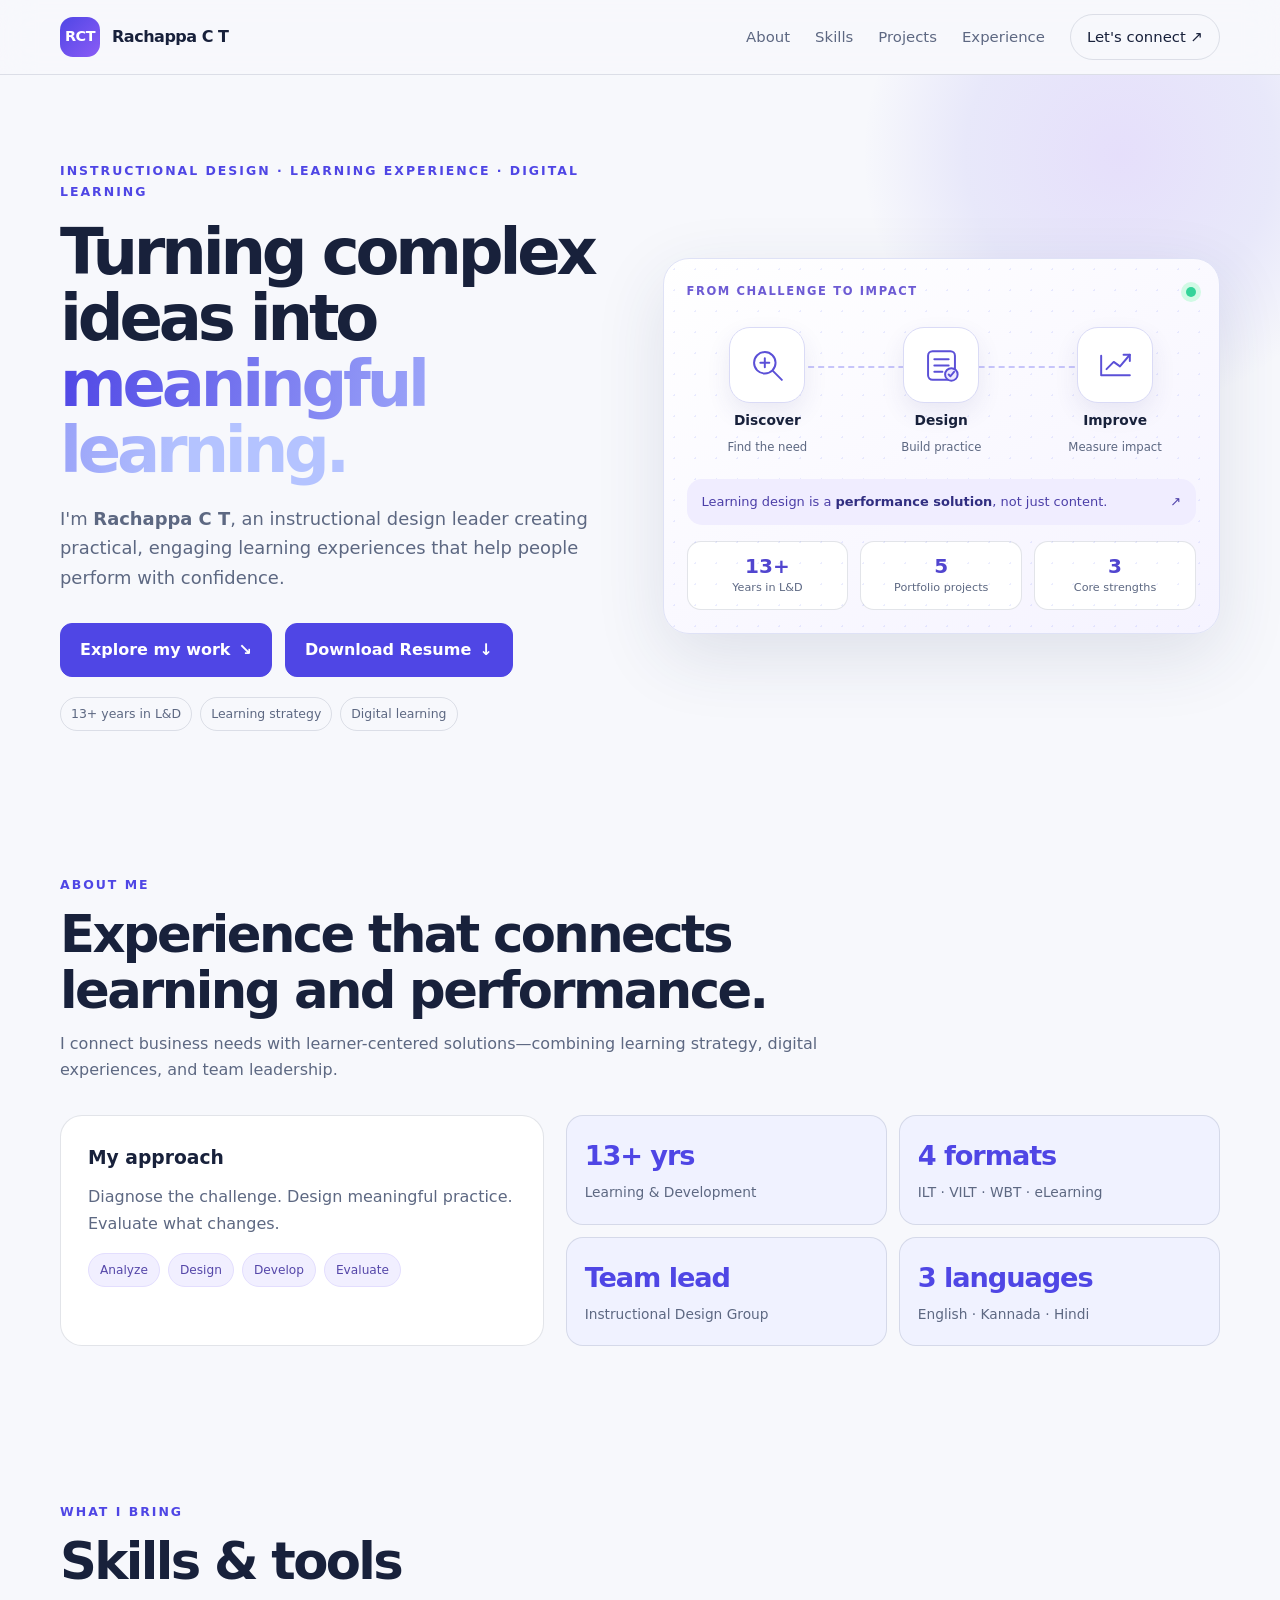
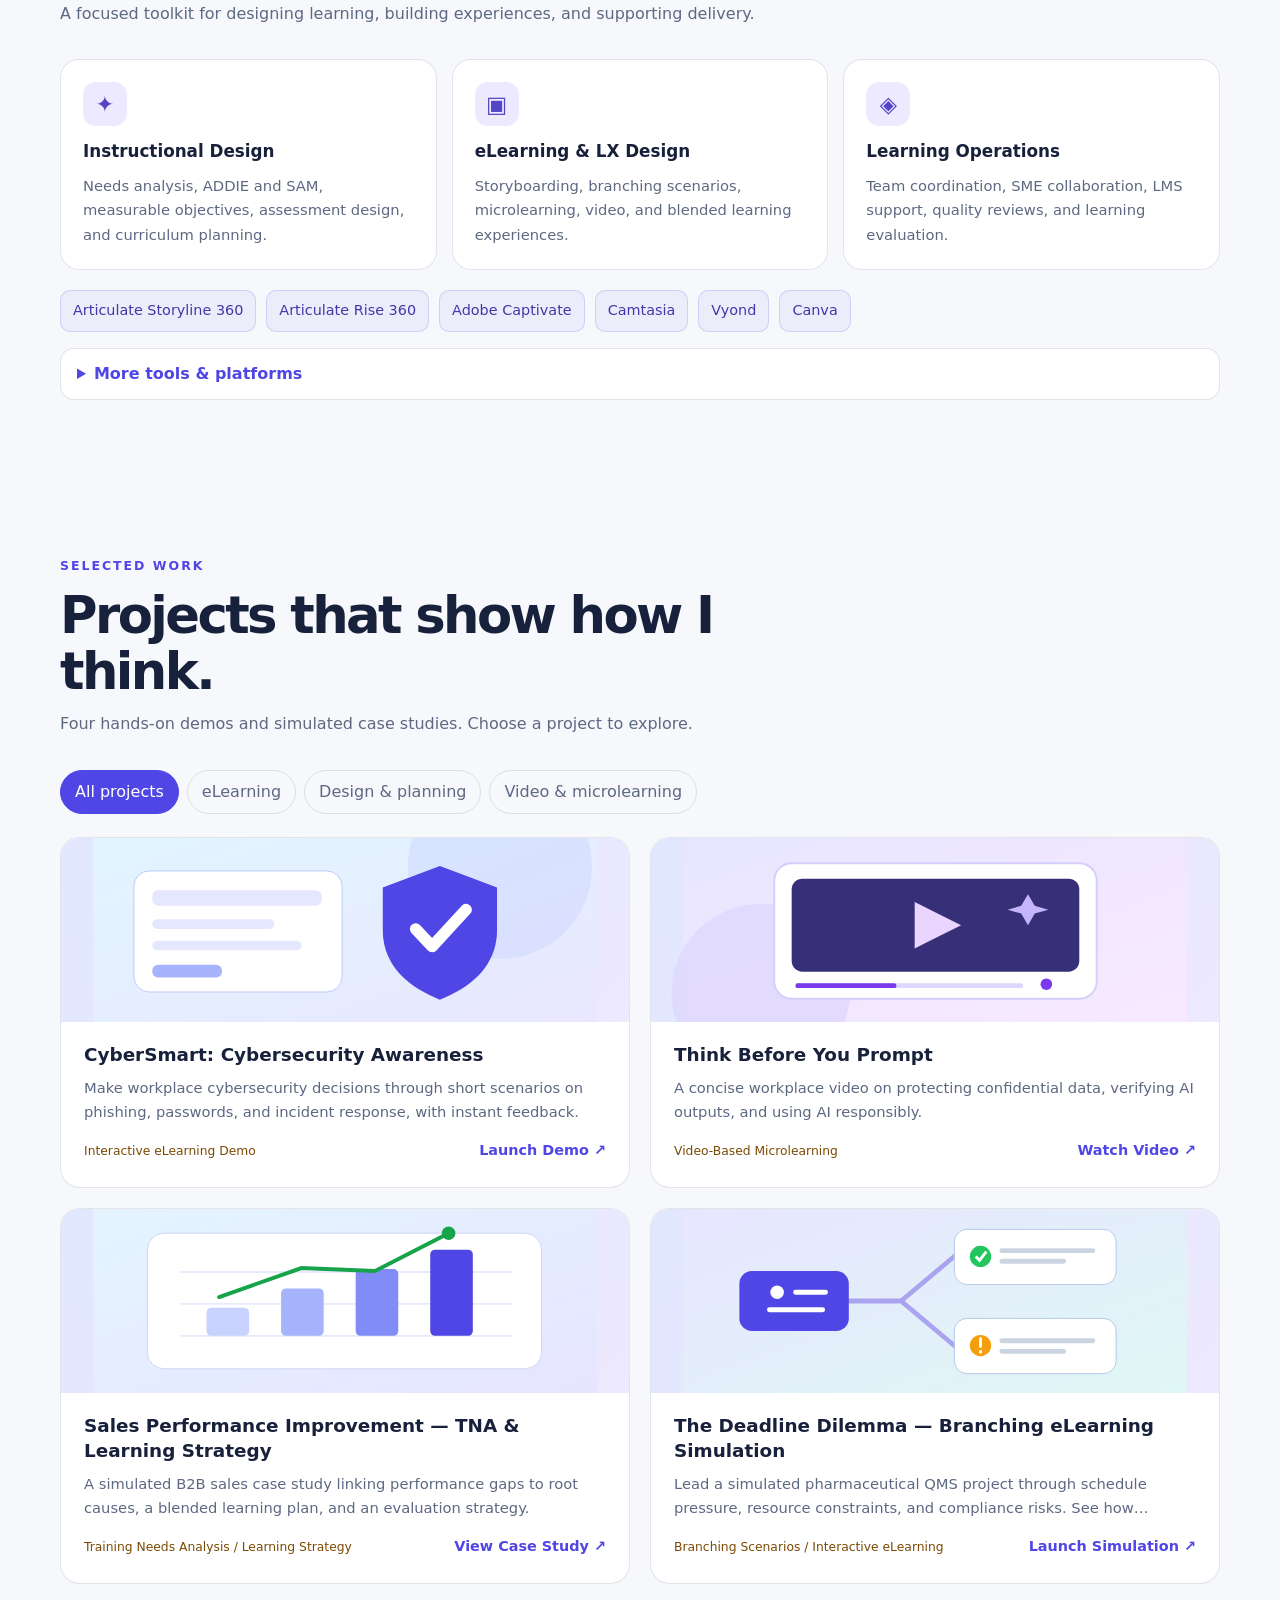
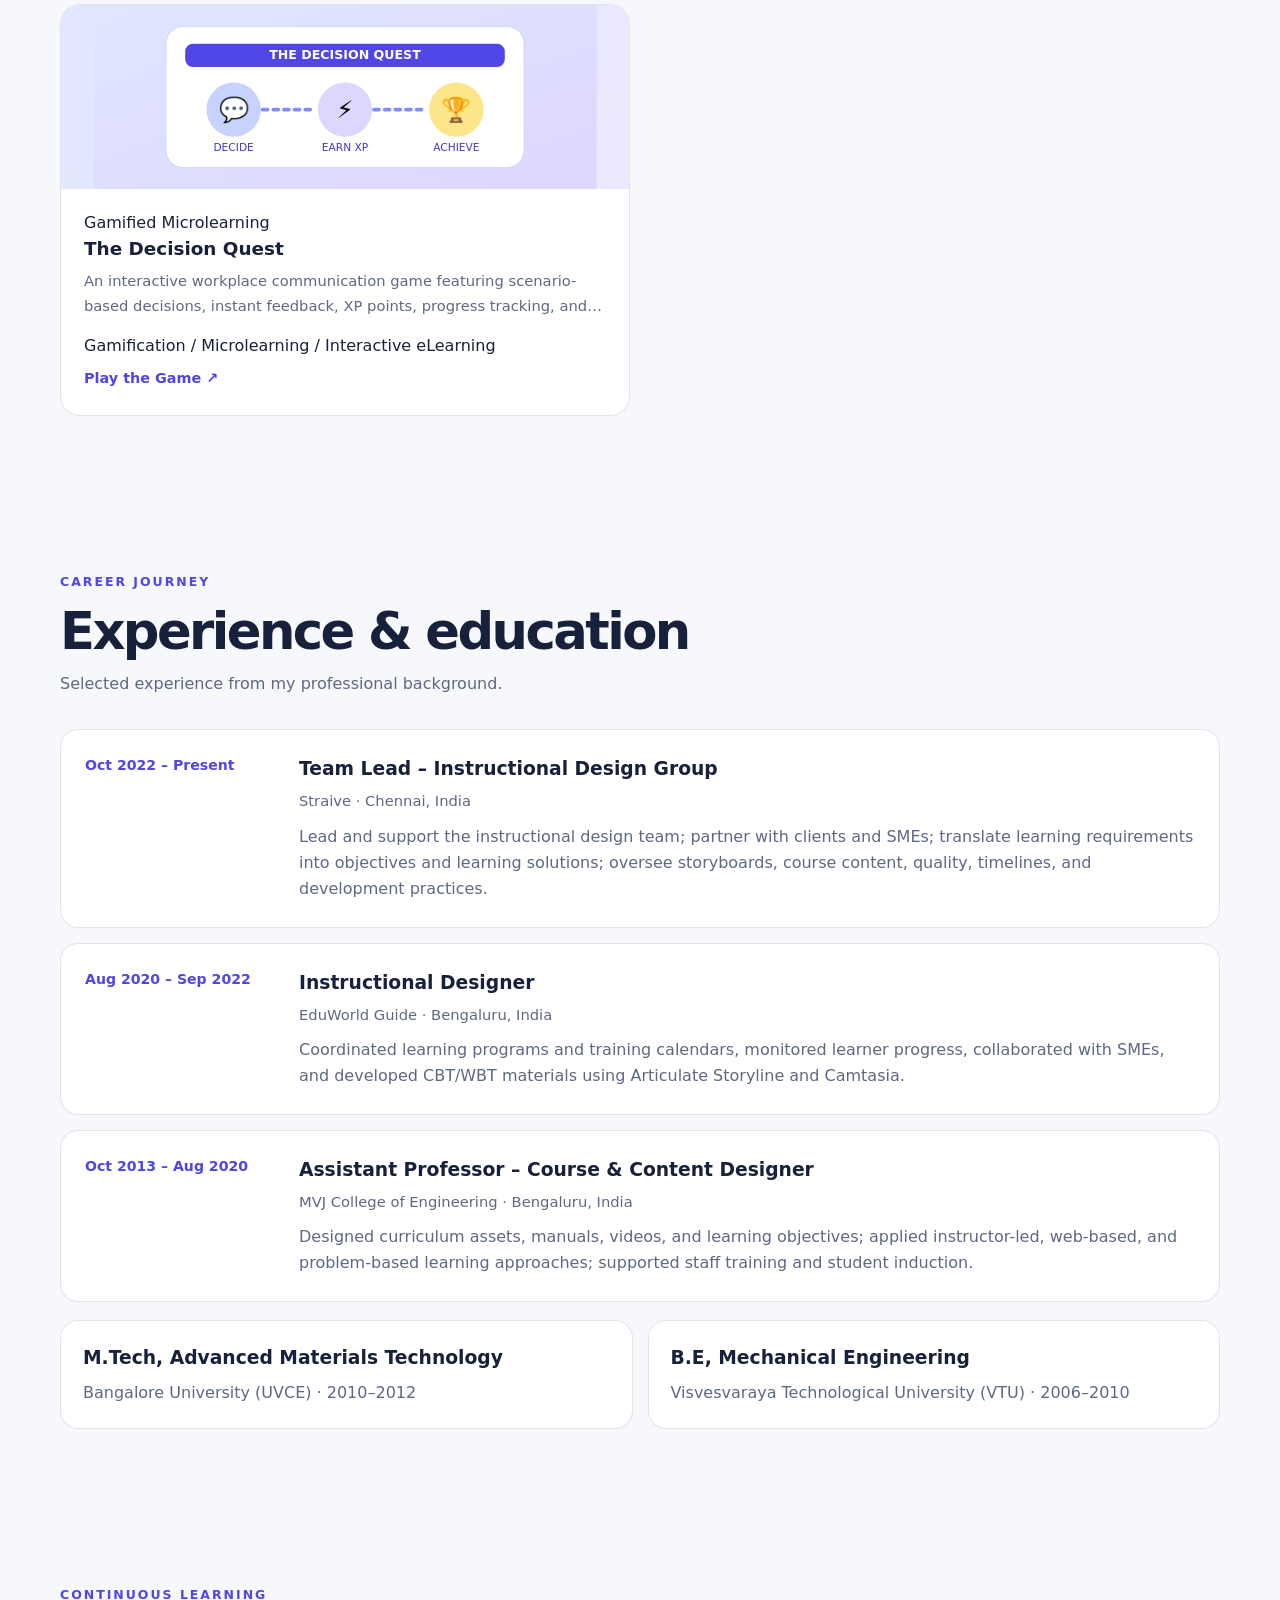
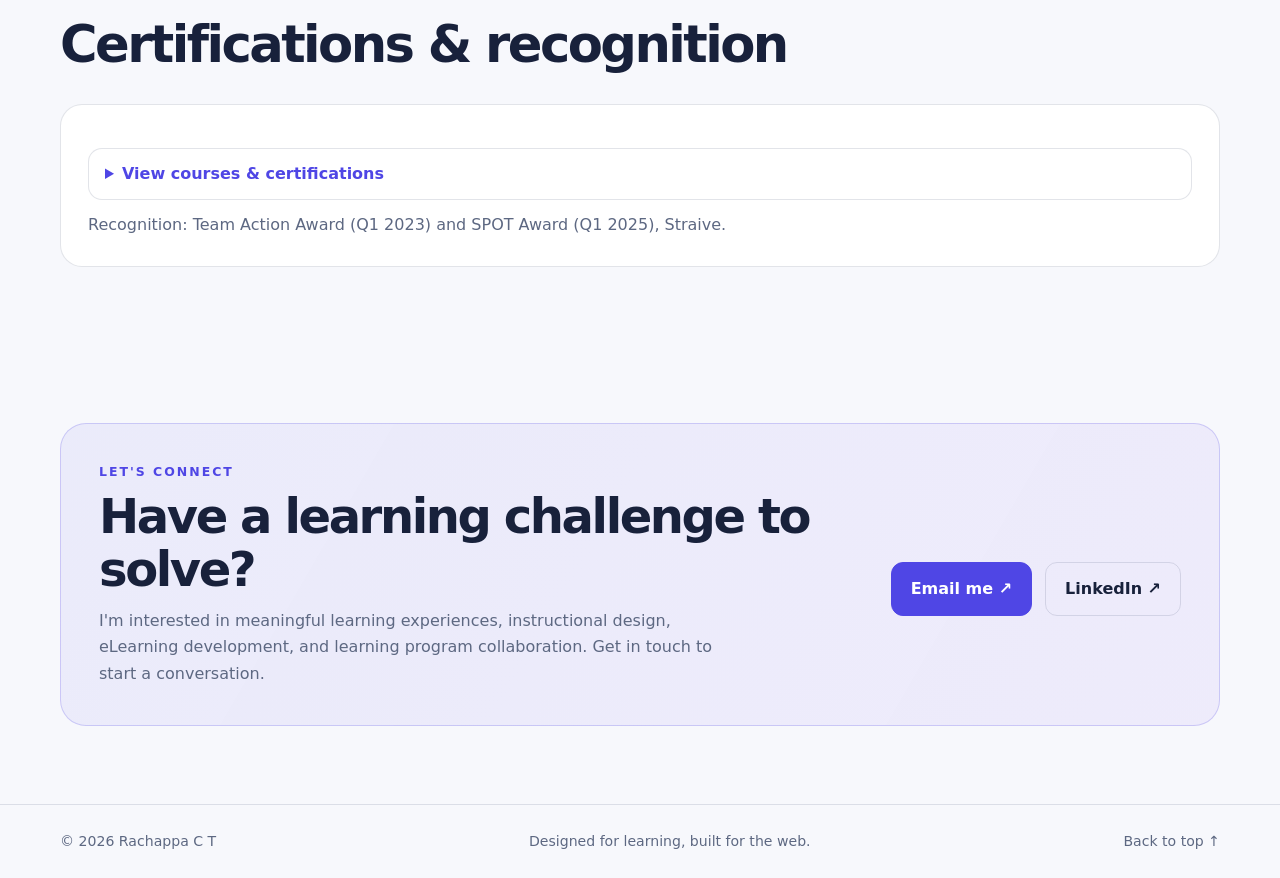
==== index.html @ dc05113c "Update index.html Fix homepage hero layout" ====
<!DOCTYPE html>
<html lang="en">
<head>
  <meta charset="UTF-8">
  <meta name="viewport" content="width=device-width, initial-scale=1.0">
  <meta name="description" content="Rachappa C T — Instructional Design, Learning Experience Design, eLearning and Learning & Development.">
  <title>Rachappa C T | Instructional Design & Digital Learning</title>
  <style>
    :root {
      --bg: #f7f8fc; --panel: #ffffff; --panel-2: #f0f2ff; --text: #18213b;
      --muted: #5d6882; --accent: #4f46e5; --accent-2: #8b5cf6; --line: rgba(35,48,85,.13);
      --shadow: 0 22px 70px rgba(43,54,100,.12); --max: 1160px;
    }
    * { box-sizing: border-box; }
    html { scroll-behavior: smooth; scroll-padding-top: 90px; }
    body { margin: 0; font-family: Inter, ui-sans-serif, system-ui, -apple-system, BlinkMacSystemFont, "Segoe UI", sans-serif; background: var(--bg); color: var(--text); line-height: 1.65; }
    a { color: inherit; text-decoration: none; }
    button { font: inherit; }
    .wrap { width: min(var(--max), calc(100% - 40px)); margin-inline: auto; }
    .topbar { position: sticky; top: 0; z-index: 20; backdrop-filter: blur(16px); background: rgba(247,248,252,.88); border-bottom: 1px solid var(--line); }
    nav { min-height: 74px; display: flex; align-items: center; justify-content: space-between; gap: 20px; }
    .brand { display: flex; align-items: center; gap: 12px; font-weight: 800; letter-spacing: -.03em; }
    .brand-mark { width: 40px; height: 40px; border-radius: 13px; display: grid; place-items: center; color: #ffffff; background: linear-gradient(135deg,var(--accent),var(--accent-2)); font-size: .9rem; }
    .navlinks { display: flex; align-items: center; gap: 25px; color: var(--muted); font-size: .93rem; }
    .navlinks a:hover, .navlinks a:focus-visible { color: var(--accent); }
    .nav-cta { padding: 10px 16px; border: 1px solid var(--line); border-radius: 999px; color: var(--text) !important; }
    .menu-btn { display: none; border: 1px solid var(--line); background: var(--panel); color: var(--text); padding: 8px 12px; border-radius: 10px; }
    .hero { position: relative; overflow: hidden; padding: 100px 0 78px; }
    .hero:before { content:""; position:absolute; width:520px; height:520px; border-radius:50%; right:-100px; top:-180px; background: radial-gradient(circle,rgba(139,92,246,.16),rgba(79,70,229,.09) 42%,transparent 70%); pointer-events:none; }
    .hero-grid { position: relative; display: grid; grid-template-columns: 1.35fr .65fr; gap: 55px; align-items: center; }
    .eyebrow { color: var(--accent); text-transform: uppercase; letter-spacing: .16em; font-size: .78rem; font-weight: 800; }
    h1 { font-size: clamp(2.8rem, 6vw, 5.5rem); line-height: 1.03; letter-spacing: -.065em; margin: 18px 0 20px; max-width: 780px; }
    .gradient-text { background: linear-gradient(100deg,var(--accent),#b4c3ff 75%); -webkit-background-clip: text; background-clip: text; color: transparent; }
    .hero p { color: var(--muted); max-width: 680px; font-size: 1.12rem; }
    .actions { display: flex; gap: 13px; flex-wrap: wrap; margin-top: 30px; }
    .btn { display: inline-flex; align-items: center; justify-content: center; gap: 8px; padding: 13px 19px; border-radius: 12px; border: 1px solid var(--line); font-weight: 750; transition: transform .2s, border-color .2s; cursor: pointer; }
    .btn:hover { transform: translateY(-2px); border-color: var(--accent); }
    .btn-primary { background: var(--accent); color: #ffffff; border-color: var(--accent); }
    .hero-card { background: linear-gradient(150deg,#ffffff,#f3f4ff); border: 1px solid var(--line); padding: 27px; border-radius: 26px; box-shadow: var(--shadow); transform: rotate(1.5deg); }
    .hero-card .orb { height: 160px; border-radius: 18px; background: radial-gradient(circle at 30% 25%,rgba(79,70,229,.45),transparent 30%), radial-gradient(circle at 75% 65%,rgba(139,92,246,.48),transparent 30%), linear-gradient(135deg,#1a2b48,#10172a); display: grid; place-items: center; font-size: 3.2rem; }
    .hero-card h3 { margin: 20px 0 5px; font-size: 1.25rem; }
    .hero-card p { font-size: .93rem; margin: 0; }
    .quick-tags { display:flex; flex-wrap:wrap; gap:8px; margin-top:20px; }
    .tag { display:inline-block; border:1px solid var(--line); border-radius:999px; padding:6px 10px; color:var(--muted); font-size:.78rem; }
    section { padding: 78px 0; }
    .section-head { max-width: 730px; margin-bottom: 32px; }
    .section-head h2 { font-size: clamp(2rem,4vw,3.2rem); line-height:1.1; letter-spacing:-.05em; margin: 10px 0 12px; }
    .section-head p { color:var(--muted); margin:0; }
    .about-grid { display:grid; grid-template-columns: .85fr 1.15fr; gap: 22px; }
    .panel { background:var(--panel); border:1px solid var(--line); border-radius:22px; padding:27px; }
    .panel h3 { margin:0 0 10px; }
    .panel p { color:var(--muted); margin:0; }
    .stat-grid { display:grid; grid-template-columns:repeat(2,1fr); gap:12px; }
    .stat { background:var(--panel-2); border:1px solid var(--line); border-radius:17px; padding:18px; }
    .stat strong { display:block; font-size:1.7rem; letter-spacing:-.04em; color:var(--accent); }
    .stat span { color:var(--muted); font-size:.86rem; }
    .skill-grid { display:grid; grid-template-columns:repeat(3,1fr); gap:15px; }
    .skill-card { background:var(--panel); border:1px solid var(--line); border-radius:19px; padding:22px; }
    .skill-icon { font-size:1.4rem; margin-bottom:12px; }
    .skill-card h3 { margin:0 0 8px; font-size:1.05rem; }
    .skill-card p { color:var(--muted); font-size:.92rem; margin:0; }
    .tool-cloud { display:flex; flex-wrap:wrap; gap:10px; margin-top:20px; }
    .tool { background:rgba(79,70,229,.06); border:1px solid rgba(79,70,229,.18); border-radius:10px; padding:8px 12px; color:#4338a8; font-size:.9rem; }
    .filters { display:flex; flex-wrap:wrap; gap:8px; margin:0 0 23px; }
    .filter { background:transparent; border:1px solid var(--line); color:var(--muted); border-radius:999px; padding:8px 14px; cursor:pointer; }
    .filter.active, .filter:hover { color:#ffffff; background:var(--accent); border-color:var(--accent); }
    .project-grid { display:grid; grid-template-columns:repeat(2,minmax(0,1fr)); gap:20px; }
    .project { overflow:hidden; border:1px solid var(--line); border-radius:20px; background:var(--panel); transition:transform .25s,border-color .25s; }
    .project:hover { transform:translateY(-6px); border-color:rgba(79,70,229,.45); box-shadow:0 18px 40px rgba(43,54,100,.10); }
    .skill-card { transition:transform .25s,box-shadow .25s,border-color .25s; }
    .skill-card:hover { transform:translateY(-3px); border-color:rgba(79,70,229,.3); box-shadow:0 12px 30px rgba(43,54,100,.07); }
    .project[hidden] { display:none !important; }
    .project-art { transition:background .3s; }
    .project:hover .project-art { background:linear-gradient(135deg,#dbeafe,#ddd6fe); }
    .project-art { min-height:160px; padding:20px; display:flex; align-items:flex-end; background:linear-gradient(135deg,#e0e7ff,#ede9fe); position:relative; overflow:hidden; }
    .project-art:after { content:""; position:absolute; width:170px;height:170px; border-radius:50%; right:-25px; top:-55px; background:rgba(139,92,246,.12); border:1px solid rgba(139,92,246,.22); }
    .project-art span { position:relative; z-index:1; font-size:2.2rem; }
    .project-body { padding:21px; }
    .project-body h3 { margin:0 0 8px; }
    .project-body p { color:var(--muted); font-size:.92rem; margin:0 0 15px; }
    .project-meta { display:flex; justify-content:space-between; align-items:center; gap:8px; flex-wrap:wrap; }
    .note { color:#7c4a03; font-size:.77rem; }
    .text-link { color:var(--accent); font-weight:750; font-size:.9rem; }
    .timeline { display:grid; gap:15px; }
    .role { display:grid; grid-template-columns: 190px 1fr; gap:24px; padding:24px; border:1px solid var(--line); border-radius:18px; background:var(--panel); }
    .role time { color:var(--accent); font-size:.88rem; font-weight:750; }
    .role h3 { margin:0 0 4px; }
    .role .company { color:var(--muted); font-size:.92rem; margin-bottom:10px; }
    .role p { color:var(--muted); margin:0; }
    .education-grid { display:grid; grid-template-columns:repeat(2,1fr); gap:15px; }
    .education-card { background:var(--panel); border:1px solid var(--line); border-radius:18px; padding:22px; }
    .education-card h3 { margin:0 0 6px; }
    .education-card p { margin:0; color:var(--muted); }
    .cert-list { columns:2; padding-left:20px; color:var(--muted); }
    .cert-list li { break-inside:avoid; margin-bottom:8px; }
    .contact-box { display:grid; grid-template-columns:1fr auto; gap:30px; align-items:center; padding:38px; border-radius:26px; border:1px solid rgba(79,70,229,.22); background:linear-gradient(120deg,rgba(79,70,229,.07),rgba(139,92,246,.08)); }
    .contact-box h2 { margin:8px 0 12px; font-size:clamp(2rem,4vw,3rem); letter-spacing:-.05em; line-height:1.1; }
    .contact-box p { margin:0; color:var(--muted); max-width:640px; }
    footer { border-top:1px solid var(--line); padding:25px 0; color:var(--muted); font-size:.88rem; }
    .footer-row { display:flex; justify-content:space-between; gap:15px; flex-wrap:wrap; }
    .reveal { opacity:0; transform:translateY(18px); transition:opacity .6s ease,transform .6s ease; }
    .reveal.visible { opacity:1; transform:translateY(0); }
    :focus-visible { outline:2px solid var(--accent); outline-offset:4px; }
    @media (prefers-reduced-motion: reduce) { *,*::before,*::after { scroll-behavior:auto !important; transition:none !important; animation:none !important; } .reveal { opacity:1; transform:none; } }
    @media (max-width:850px) {
      .hero-grid,.about-grid { grid-template-columns:1fr; }
      .hero-card { max-width:480px; transform:none; }
      .skill-grid { grid-template-columns:repeat(2,1fr); }
      .role { grid-template-columns:1fr; gap:8px; }
      .contact-box { grid-template-columns:1fr; }
    }
    @media (max-width:620px) {
      .wrap { width:min(100% - 28px,var(--max)); }
      .menu-btn { display:block; }
      .navlinks { display:none; position:absolute; top:74px; left:0; right:0; padding:20px; background:#ffffff; border-bottom:1px solid var(--line); flex-direction:column; align-items:stretch; gap:15px; }
      .navlinks.open { display:flex; }
      .navlinks a { padding:5px 0; }
      .hero { padding:70px 0 55px; }
      section { padding:58px 0; }
      .skill-grid,.project-grid,.education-grid { grid-template-columns:1fr; }
      .stat-grid { grid-template-columns:repeat(2,1fr); }
      .cert-list { columns:1; }
      .contact-box { padding:25px; }
    }

    /* Visual-first enhancements */
    .hero {padding:86px 0 66px}
    .hero-grid {grid-template-columns:1fr 1fr;gap:45px}
    .hero h1 {font-size:clamp(2.7rem,5vw,4.9rem)}
    .visual-board {position:relative; background:linear-gradient(150deg,#fff,#f5f3ff);border:1px solid #dfe2f6;border-radius:26px;padding:23px;box-shadow:var(--shadow);overflow:hidden}
    .visual-board:before {content:'';position:absolute;inset:0;background-image:radial-gradient(#818cf8 1px,transparent 1px);background-size:21px 21px;opacity:.16;pointer-events:none}
    .board-top,.board-bottom {position:relative;display:flex;align-items:center;justify-content:space-between;gap:12px}
    .board-kicker {font-size:.72rem;letter-spacing:.14em;text-transform:uppercase;color:#6d5bd4;font-weight:800}
    .board-dot {width:10px;height:10px;border-radius:50%;background:#34d399;box-shadow:0 0 0 5px #d1fae5}
    .journey {position:relative;display:grid;grid-template-columns:repeat(3,1fr);gap:12px;margin:26px 0 22px}
    .journey:before {content:'';position:absolute;left:12%;right:12%;top:39px;border-top:2px dashed #c7c5fa}
    .journey-step {position:relative;z-index:1;display:flex;align-items:center;flex-direction:column;text-align:center;gap:9px}
    .journey-icon {width:76px;height:76px;display:grid;place-items:center;background:white;border:1px solid #dadbf6;border-radius:21px;box-shadow:0 10px 25px rgba(60,56,135,.09)}
    .journey-icon svg {width:43px;height:43px;stroke:#5b50d7;fill:none;stroke-width:2.2;stroke-linecap:round;stroke-linejoin:round}
    .journey-step strong {font-size:.86rem;line-height:1.2}
    .journey-step small {font-size:.73rem;color:var(--muted)}
    .board-bottom {background:#f0edff;border-radius:15px;padding:12px 15px;font-size:.81rem;color:#4c3fa8}
    .board-bottom strong {color:#312e81}
    .visual-stats {display:grid;grid-template-columns:repeat(3,1fr);gap:12px;margin-top:16px}
    .visual-stat {padding:12px;background:white;border:1px solid var(--line);border-radius:14px;text-align:center}
    .visual-stat strong {display:block;font-size:1.25rem;color:#5145cf;line-height:1.25}
    .visual-stat span {display:block;font-size:.7rem;color:var(--muted)}
    .project-art {height:184px;min-height:184px;padding:0;align-items:center;justify-content:center}
    .project-art:after {display:none}
    .project-art svg {width:100%;height:100%;display:block;position:relative;z-index:1;transition:transform .35s ease}
    .project:hover .project-art svg {transform:scale(1.035)}
    .project-body p {display:-webkit-box;-webkit-line-clamp:2;-webkit-box-orient:vertical;overflow:hidden}
    .project-body {padding:21px 23px 24px}
    .project-body h3 {font-size:1.15rem;line-height:1.35}
    .skill-icon {width:44px;height:44px;display:grid;place-items:center;border-radius:13px;background:#ede9fe;color:#5445c5}
    .stat {transition:transform .2s}.stat:hover {transform:translateY(-3px)}
    .mini-process {display:flex;gap:8px;flex-wrap:wrap;margin-top:16px}
    .mini-process span {background:#f1efff;border:1px solid #e3defe;border-radius:999px;padding:6px 11px;font-size:.76rem;color:#5547a9}
    .compact-details {margin-top:16px;background:white;border:1px solid var(--line);border-radius:14px;padding:12px 16px}
    .compact-details summary {cursor:pointer;font-weight:700;color:#4f46e5}
    .compact-details .tool-cloud {margin:14px 0 0}
    .section-head {max-width:760px}
    @media(max-width:850px){.hero-grid{grid-template-columns:1fr}.visual-board{max-width:630px}}
    @media(max-width:620px){.journey{gap:6px}.journey-icon{width:64px;height:64px}.journey-icon svg{width:35px;height:35px}.journey-step small{font-size:.67rem}.visual-board{padding:16px}.visual-stats{gap:7px}.visual-stat{padding:9px 4px}}
  </style>
</head>
<body>
  <header class="topbar">
    <nav class="wrap" aria-label="Main navigation">
      <a class="brand" href="#home" aria-label="Rachappa C T home"><span class="brand-mark">RCT</span><span>Rachappa C T</span></a>
      <button class="menu-btn" id="menuBtn" aria-expanded="false" aria-controls="navlinks">Menu ☰</button>
      <div class="navlinks" id="navlinks">
        <a href="#about">About</a><a href="#skills">Skills</a><a href="#projects">Projects</a><a href="#experience">Experience</a><a href="#contact" class="nav-cta">Let's connect ↗</a>
      </div>
    </nav>
  </header>

  <main>
    <section class="hero" id="home">
      <div class="wrap hero-grid">
        <div>
          <div class="eyebrow">Instructional Design · Learning Experience · Digital Learning</div>
          <h1>Turning complex ideas into <span class="gradient-text">meaningful learning.</span></h1>
          <p>I'm <strong>Rachappa C T</strong>, an instructional design leader creating practical, engaging learning experiences that help people perform with confidence.</p>
          <div class="actions">
  <a class="btn btn-primary" href="#projects">Explore my work <span aria-hidden="true">↘</span></a>
  <a class="btn btn-primary" href="rojects/Rachappa_CT_Resume.pdf" download>Download Resume <span aria-hidden="true">↓</span></a>
</div>
 <div class="quick-tags">
   <span class="tag">13+ years in L&amp;D</span>
   <span class="tag">Learning strategy</span>
   <span class="tag">Digital learning</span>
 </div>
 </div>
 <aside class="visual-board" aria-label="Visual overview of the learning design process">
          <div class="board-top"><span class="board-kicker">From challenge to impact</span><span class="board-dot" aria-hidden="true"></span></div>
          <div class="journey">
            <div class="journey-step"><div class="journey-icon"><svg viewBox="0 0 48 48" aria-hidden="true"><circle cx="21" cy="21" r="12"/><path d="m30 30 10 10M16 21h10m-5-5v10"/></svg></div><strong>Discover</strong><small>Find the need</small></div>
            <div class="journey-step"><div class="journey-icon"><svg viewBox="0 0 48 48" aria-hidden="true"><rect x="9" y="8" width="30" height="32" rx="5"/><path d="M16 17h16M16 24h16M16 31h9"/><circle cx="35" cy="34" r="7" fill="#ede9fe"/><path d="m32 34 2 2 4-5"/></svg></div><strong>Design</strong><small>Build practice</small></div>
            <div class="journey-step"><div class="journey-icon"><svg viewBox="0 0 48 48" aria-hidden="true"><path d="M8 35V13m0 22h32"/><path d="m14 28 8-8 7 5 11-13"/><path d="M33 12h7v7"/></svg></div><strong>Improve</strong><small>Measure impact</small></div>
          </div>
          <div class="board-bottom"><span>Learning design is a <strong>performance solution</strong>, not just content.</span><span aria-hidden="true">↗</span></div>
          <div class="visual-stats"><div class="visual-stat"><strong>13+</strong><span>Years in L&amp;D</span></div><div class="visual-stat"><strong>5</strong><span>Portfolio projects</span></div><div class="visual-stat"><strong>3</strong><span>Core strengths</span></div></div>
        </aside>
      </div>
    </section>

    <section id="about">
      <div class="wrap">
        <div class="section-head reveal"><div class="eyebrow">About me</div><h2>Experience that connects learning and performance.</h2><p>I connect business needs with learner-centered solutions—combining learning strategy, digital experiences, and team leadership.</p></div>
        <div class="about-grid">
          <div class="panel reveal"><h3>My approach</h3><p>Diagnose the challenge. Design meaningful practice. Evaluate what changes.</p><div class="mini-process"><span>Analyze</span><span>Design</span><span>Develop</span><span>Evaluate</span></div></div>
          <div class="stat-grid reveal">
            <div class="stat"><strong>13+ yrs</strong><span>Learning &amp; Development</span></div>
            <div class="stat"><strong>4 formats</strong><span>ILT · VILT · WBT · eLearning</span></div>
            <div class="stat"><strong>Team lead</strong><span>Instructional Design Group</span></div>
            <div class="stat"><strong>3 languages</strong><span>English · Kannada · Hindi</span></div>
          </div>
        </div>
      </div>
    </section>

    <section id="skills">
      <div class="wrap">
        <div class="section-head reveal"><div class="eyebrow">What I bring</div><h2>Skills & tools</h2><p>A focused toolkit for designing learning, building experiences, and supporting delivery.</p></div>
        <div class="skill-grid">
          <article class="skill-card reveal"><div class="skill-icon">✦</div><h3>Instructional Design</h3><p>Needs analysis, ADDIE and SAM, measurable objectives, assessment design, and curriculum planning.</p></article>
          <article class="skill-card reveal"><div class="skill-icon">▣</div><h3>eLearning & LX Design</h3><p>Storyboarding, branching scenarios, microlearning, video, and blended learning experiences.</p></article>
          <article class="skill-card reveal"><div class="skill-icon">◈</div><h3>Learning Operations</h3><p>Team coordination, SME collaboration, LMS support, quality reviews, and learning evaluation.</p></article>
        </div>
        <div class="tool-cloud reveal" aria-label="Software and platforms">
          <span class="tool">Articulate Storyline 360</span><span class="tool">Articulate Rise 360</span><span class="tool">Adobe Captivate</span><span class="tool">Camtasia</span><span class="tool">Vyond</span><span class="tool">Canva</span></div><details class="compact-details"><summary>More tools &amp; platforms</summary><div class="tool-cloud"><span class="tool">PowerPoint</span><span class="tool">Moodle</span><span class="tool">Reach 360</span><span class="tool">Workday LMS</span><span class="tool">Power BI</span><span class="tool">Technical Writing</span></div></details>
      </div>
    </section>

    <section id="projects">
      <div class="wrap">
        <div class="section-head reveal"><div class="eyebrow">Selected work</div><h2>Projects that show how I think.</h2><p>Four hands-on demos and simulated case studies. Choose a project to explore.</p></div>
        <div class="filters" role="group" aria-label="Filter projects">
          <button class="filter active" data-filter="all" aria-pressed="true">All projects</button><button class="filter" data-filter="elearning" aria-pressed="false">eLearning</button><button class="filter" data-filter="planning" aria-pressed="false">Design & planning</button><button class="filter" data-filter="video" aria-pressed="false">Video & microlearning</button>
        </div>
        <div class="project-grid"><article class="project reveal" data-category="elearning">
  <div class="project-art"><svg viewBox="0 0 520 190" role="img" aria-label="Cybersecurity shield and protected messages"><defs><linearGradient id="gcy" x2="1" y2="1"><stop stop-color="#e1f5ff"/><stop offset="1" stop-color="#e9e7ff"/></linearGradient></defs><rect width="520" height="190" fill="url(#gcy)"/><circle cx="420" cy="30" r="95" fill="#c7d2fe" opacity=".45"/><rect x="42" y="34" width="215" height="125" rx="16" fill="white" stroke="#bdc8f8"/><rect x="61" y="54" width="175" height="16" rx="6" fill="#e5e7ff"/><rect x="61" y="84" width="126" height="10" rx="5" fill="#e5e7ff"/><rect x="61" y="106" width="154" height="10" rx="5" fill="#e5e7ff"/><rect x="61" y="131" width="72" height="13" rx="6" fill="#a5b4fc"/><path d="M358 29 417 51v44c0 35-24 58-59 72-35-14-59-37-59-72V51z" fill="#4f46e5"/><path d="m333 94 17 18 35-38" fill="none" stroke="white" stroke-width="12" stroke-linecap="round" stroke-linejoin="round"/></svg></div>
  <div class="project-body">
    <h3>CyberSmart: Cybersecurity Awareness</h3>
    <p>
      Make workplace cybersecurity decisions through short scenarios
      on phishing, passwords, and incident response, with instant feedback.
    </p>
    <div class="project-meta">
      <span class="note">Interactive eLearning Demo</span>
      <a class="text-link"
         href="/rojects/cybersmart/"
         target="_blank"
         rel="noopener noreferrer">
        Launch Demo ↗
      </a>
    </div>
  </div>
</article>

<article class="project reveal" data-category="video">
  <div class="project-art"><svg viewBox="0 0 520 190" role="img" aria-label="Video learning player and AI prompt illustration"><defs><linearGradient id="gvi" x2="1" y2="1"><stop stop-color="#e7e6ff"/><stop offset="1" stop-color="#f8e9ff"/></linearGradient></defs><rect width="520" height="190" fill="url(#gvi)"/><circle cx="80" cy="160" r="92" fill="#ddd6fe" opacity=".7"/><rect x="94" y="26" width="333" height="140" rx="18" fill="white" stroke="#d4cffa" stroke-width="2"/><rect x="112" y="42" width="297" height="96" rx="11" fill="#373079"/><path d="m239 66 48 24-48 24z" fill="#e9d5ff"/><rect x="116" y="150" width="235" height="5" rx="2" fill="#ddd6fe"/><rect x="116" y="150" width="104" height="5" rx="2" fill="#7c3aed"/><circle cx="375" cy="151" r="6" fill="#7c3aed"/><path d="M356 58l7 12 14 4-14 4-7 12-7-12-14-4 14-4z" fill="#c4b5fd"/></svg></div>
  <div class="project-body">
    <h3>Think Before You Prompt</h3>
    <p>
      A concise workplace video on protecting confidential data,
      verifying AI outputs, and using AI responsibly.
    </p>
    <div class="project-meta">
      <span class="note">Video-Based Microlearning</span>
      <a class="text-link"
         href="rojects/think-before-you-prompt/"
         target="_blank"
         rel="noopener noreferrer">
        Watch Video ↗
      </a>
    </div>
  </div>
</article>


<article class="project reveal" data-category="planning">
  <div class="project-art"><svg viewBox="0 0 520 190" role="img" aria-label="Training needs analysis performance chart"><defs><linearGradient id="gta" x2="1" y2="1"><stop stop-color="#e4f4ff"/><stop offset="1" stop-color="#e6e5ff"/></linearGradient></defs><rect width="520" height="190" fill="url(#gta)"/><rect x="56" y="25" width="407" height="140" rx="17" fill="white" stroke="#cdd5f7"/><path d="M90 131H432M90 98H432M90 65H432" stroke="#e6eafb" stroke-width="2"/><rect x="117" y="102" width="44" height="29" rx="5" fill="#c7d2fe"/><rect x="194" y="82" width="44" height="49" rx="5" fill="#a5b4fc"/><rect x="271" y="62" width="44" height="69" rx="5" fill="#818cf8"/><rect x="348" y="42" width="44" height="89" rx="5" fill="#4f46e5"/><path d="m130 91 85-30 76 3 76-39" stroke="#16a34a" stroke-width="4" stroke-linecap="round" fill="none"/><circle cx="367" cy="25" r="7" fill="#16a34a"/></svg></div>
  <div class="project-body">
    <h3>Sales Performance Improvement — TNA &amp; Learning Strategy</h3>
    <p>
      A simulated B2B sales case study linking performance gaps
      to root causes, a blended learning plan, and an evaluation strategy.
    </p>
    <div class="project-meta">
      <span class="note">Training Needs Analysis / Learning Strategy</span>
      <a class="text-link"
         href="rojects/sales-performance-tna/"
         target="_blank"
         rel="noopener noreferrer">
        View Case Study ↗
      </a>
    </div>
  </div>
</article>


<article class="project reveal" data-category="elearning">
  <div class="project-art"><svg viewBox="0 0 520 190" role="img" aria-label="Branching decisions and project trade-offs"><defs><linearGradient id="gdd" x2="1" y2="1"><stop stop-color="#e7e6ff"/><stop offset="1" stop-color="#dff7f5"/></linearGradient></defs><rect width="520" height="190" fill="url(#gdd)"/><path d="M150 95h75m0 0 56-47m-56 47 56 47" fill="none" stroke="#aaa3ef" stroke-width="5" stroke-linecap="round"/><rect x="58" y="64" width="113" height="62" rx="13" fill="#4f46e5"/><circle cx="97" cy="86" r="7" fill="white"/><path d="M116 86h31M89 104h55" stroke="white" stroke-width="5" stroke-linecap="round"/><rect x="280" y="21" width="167" height="57" rx="13" fill="white" stroke="#b3c7e9"/><circle cx="307" cy="49" r="11" fill="#22c55e"/><path d="m302 49 4 4 7-9" fill="none" stroke="white" stroke-width="3"/><path d="M329 43h94m-94 11h64" stroke="#cbd5e1" stroke-width="5" stroke-linecap="round"/><rect x="280" y="113" width="167" height="57" rx="13" fill="white" stroke="#b3c7e9"/><circle cx="307" cy="141" r="11" fill="#f59e0b"/><path d="M307 134v8m0 5v1" stroke="white" stroke-width="3" stroke-linecap="round"/><path d="M329 136h94m-94 11h64" stroke="#cbd5e1" stroke-width="5" stroke-linecap="round"/></svg></div>

  <div class="project-body">
    <h3>The Deadline Dilemma — Branching eLearning Simulation</h3>

    <p>
      Lead a simulated pharmaceutical QMS project through schedule pressure,
      resource constraints, and compliance risks. See how decisions
      affect project indicators and the final outcome.
    </p>

    <div class="project-meta">
      <span class="note">Branching Scenarios / Interactive eLearning</span>

      <a class="text-link"
         href="rojects/deadline-dilemma/"
         target="_blank"
         rel="noopener noreferrer">
        Launch Simulation ↗
      </a>
    </div>
  </div>
</article>



<article class="project reveal" data-category="elearning">
  <div class="project-art">
    <svg viewBox="0 0 520 190" role="img"
         aria-label="Gamified learning with decisions, points and rewards"
         xmlns="http://www.w3.org/2000/svg">
      <defs>
        <linearGradient id="quest-bg" x1="0" y1="0" x2="1" y2="1">
          <stop offset="0%" stop-color="#E0E7FF"/>
          <stop offset="100%" stop-color="#DDD6FE"/>
        </linearGradient>
      </defs>
      <rect width="520" height="190" fill="url(#quest-bg)"/>
      <rect x="75" y="22" width="370" height="146" rx="18"
            fill="#FFFFFF" stroke="#C7D2FE"/>
      <rect x="95" y="40" width="330" height="24" rx="8"
            fill="#4F46E5"/>
      <text x="260" y="56" text-anchor="middle"
            font-size="13" font-weight="bold" fill="white">
        THE DECISION QUEST
      </text>
      <circle cx="145" cy="108" r="28" fill="#C7D2FE"/>
      <text x="145" y="117" text-anchor="middle" font-size="25">💬</text>
      <circle cx="260" cy="108" r="28" fill="#DDD6FE"/>
      <text x="260" y="117" text-anchor="middle" font-size="25">⚡</text>
      <circle cx="375" cy="108" r="28" fill="#FDE68A"/>
      <text x="375" y="117" text-anchor="middle" font-size="25">🏆</text>
      <path d="M175 108 H230 M290 108 H345"
            stroke="#818CF8" stroke-width="4"
            stroke-linecap="round" stroke-dasharray="5 6"/>
      <text x="145" y="151" text-anchor="middle"
            font-size="11" fill="#4338CA">DECIDE</text>
      <text x="260" y="151" text-anchor="middle"
            font-size="11" fill="#4338CA">EARN XP</text>
      <text x="375" y="151" text-anchor="middle"
            font-size="11" fill="#4338CA">ACHIEVE</text>
    </svg>
  </div>


  <div class="project-body">
    <div class="project-type">Gamified Microlearning</div>

    <h3>The Decision Quest</h3>

    <p>
      An interactive workplace communication game featuring
      scenario-based decisions, instant feedback, XP points,
      progress tracking, and achievement badges.
    </p>

    <div class="project-meta">
      <span>Gamification / Microlearning / Interactive eLearning</span>

      <a class="text-link"
         href="rojects/decision-quest/"
         target="_blank"
         rel="noopener noreferrer">
        Play the Game ↗
      </a>
    </div>
  </div>
</article>
          
        </div>
      </div>
    </section>

    <section id="experience">
      <div class="wrap">
        <div class="section-head reveal"><div class="eyebrow">Career journey</div><h2>Experience & education</h2><p>Selected experience from my professional background.</p></div>
        <div class="timeline">
          <article class="role reveal"><time>Oct 2022 – Present</time><div><h3>Team Lead – Instructional Design Group</h3><div class="company">Straive · Chennai, India</div><p>Lead and support the instructional design team; partner with clients and SMEs; translate learning requirements into objectives and learning solutions; oversee storyboards, course content, quality, timelines, and development practices.</p></div></article>
          <article class="role reveal"><time>Aug 2020 – Sep 2022</time><div><h3>Instructional Designer</h3><div class="company">EduWorld Guide · Bengaluru, India</div><p>Coordinated learning programs and training calendars, monitored learner progress, collaborated with SMEs, and developed CBT/WBT materials using Articulate Storyline and Camtasia.</p></div></article>
          <article class="role reveal"><time>Oct 2013 – Aug 2020</time><div><h3>Assistant Professor – Course & Content Designer</h3><div class="company">MVJ College of Engineering · Bengaluru, India</div><p>Designed curriculum assets, manuals, videos, and learning objectives; applied instructor-led, web-based, and problem-based learning approaches; supported staff training and student induction.</p></div></article>
        </div>
        <div class="education-grid" style="margin-top:18px">
          <article class="education-card reveal"><h3>M.Tech, Advanced Materials Technology</h3><p>Bangalore University (UVCE) · 2010–2012</p></article>
          <article class="education-card reveal"><h3>B.E, Mechanical Engineering</h3><p>Visvesvaraya Technological University (VTU) · 2006–2010</p></article>
        </div>
      </div>
    </section>

    <section id="learning">
      <div class="wrap">
        <div class="section-head reveal"><div class="eyebrow">Continuous learning</div><h2>Certifications & recognition</h2></div>
        <div class="panel reveal">
          <details class="compact-details"><summary>View courses &amp; certifications</summary><ul class="cert-list">
            <li>Instructional Design: Needs Analysis</li><li>Working with SMEs</li><li>Measuring Learning Effectiveness</li><li>Instructional Design: Adult Learners</li><li>Creating Video Learning</li><li>e-Learning Essentials: Storyboarding</li><li>Agile Instructional Design</li><li>Leadership Excellence in Academic Development</li><li>AI for Everyone: Prompt Engineering</li>
          </ul></details>
          <p style="margin-top:12px">Recognition: Team Action Award (Q1 2023) and SPOT Award (Q1 2025), Straive.</p>
        </div>
      </div>
    </section>

    <section id="contact">
      <div class="wrap">
        <div class="contact-box reveal">
          <div><div class="eyebrow">Let's connect</div><h2>Have a learning challenge to solve?</h2><p>I'm interested in meaningful learning experiences, instructional design, eLearning development, and learning program collaboration. Get in touch to start a conversation.</p></div>
          <div class="actions"><a class="btn btn-primary" href="mailto:rachappact@gmail.com">Email me ↗</a><a class="btn" href="https://www.linkedin.com/in/rachappa-c-523898248/" target="_blank" rel="noreferrer">LinkedIn ↗</a></div>
        </div>
      </div>
    </section>
  </main>
  <footer><div class="wrap footer-row"><span>© <span id="year"></span> Rachappa C T</span><span>Designed for learning, built for the web.</span><a href="#home">Back to top ↑</a></div></footer>
  <script>
    const menuBtn = document.getElementById('menuBtn');
    const navlinks = document.getElementById('navlinks');
    menuBtn.addEventListener('click', () => {
      const isOpen = navlinks.classList.toggle('open');
      menuBtn.setAttribute('aria-expanded', String(isOpen));
    });
    navlinks.querySelectorAll('a').forEach(link => link.addEventListener('click', () => {
      navlinks.classList.remove('open');
      menuBtn.setAttribute('aria-expanded', 'false');
    }));
    document.querySelectorAll('.filter').forEach(button => button.addEventListener('click', () => {
      document.querySelectorAll('.filter').forEach(b => b.classList.remove('active'));
      button.classList.add('active');
      const filter = button.dataset.filter;
      button.setAttribute('aria-pressed', 'true');
      document.querySelectorAll('.filter').forEach(b => { if (b !== button) b.setAttribute('aria-pressed', 'false'); });
      document.querySelectorAll('.project').forEach(card => {
        card.hidden = !(filter === 'all' || card.dataset.category === filter);
      });
    }));
    document.getElementById('year').textContent = new Date().getFullYear();
    const observer = new IntersectionObserver(entries => {
      entries.forEach(entry => {
        if (entry.isIntersecting) {
          entry.target.classList.add('visible');
          observer.unobserve(entry.target);
        }
      });
    }, { threshold: 0.12 });
    document.querySelectorAll('.reveal').forEach(el => observer.observe(el));
  </script>
  
</body>
</html>
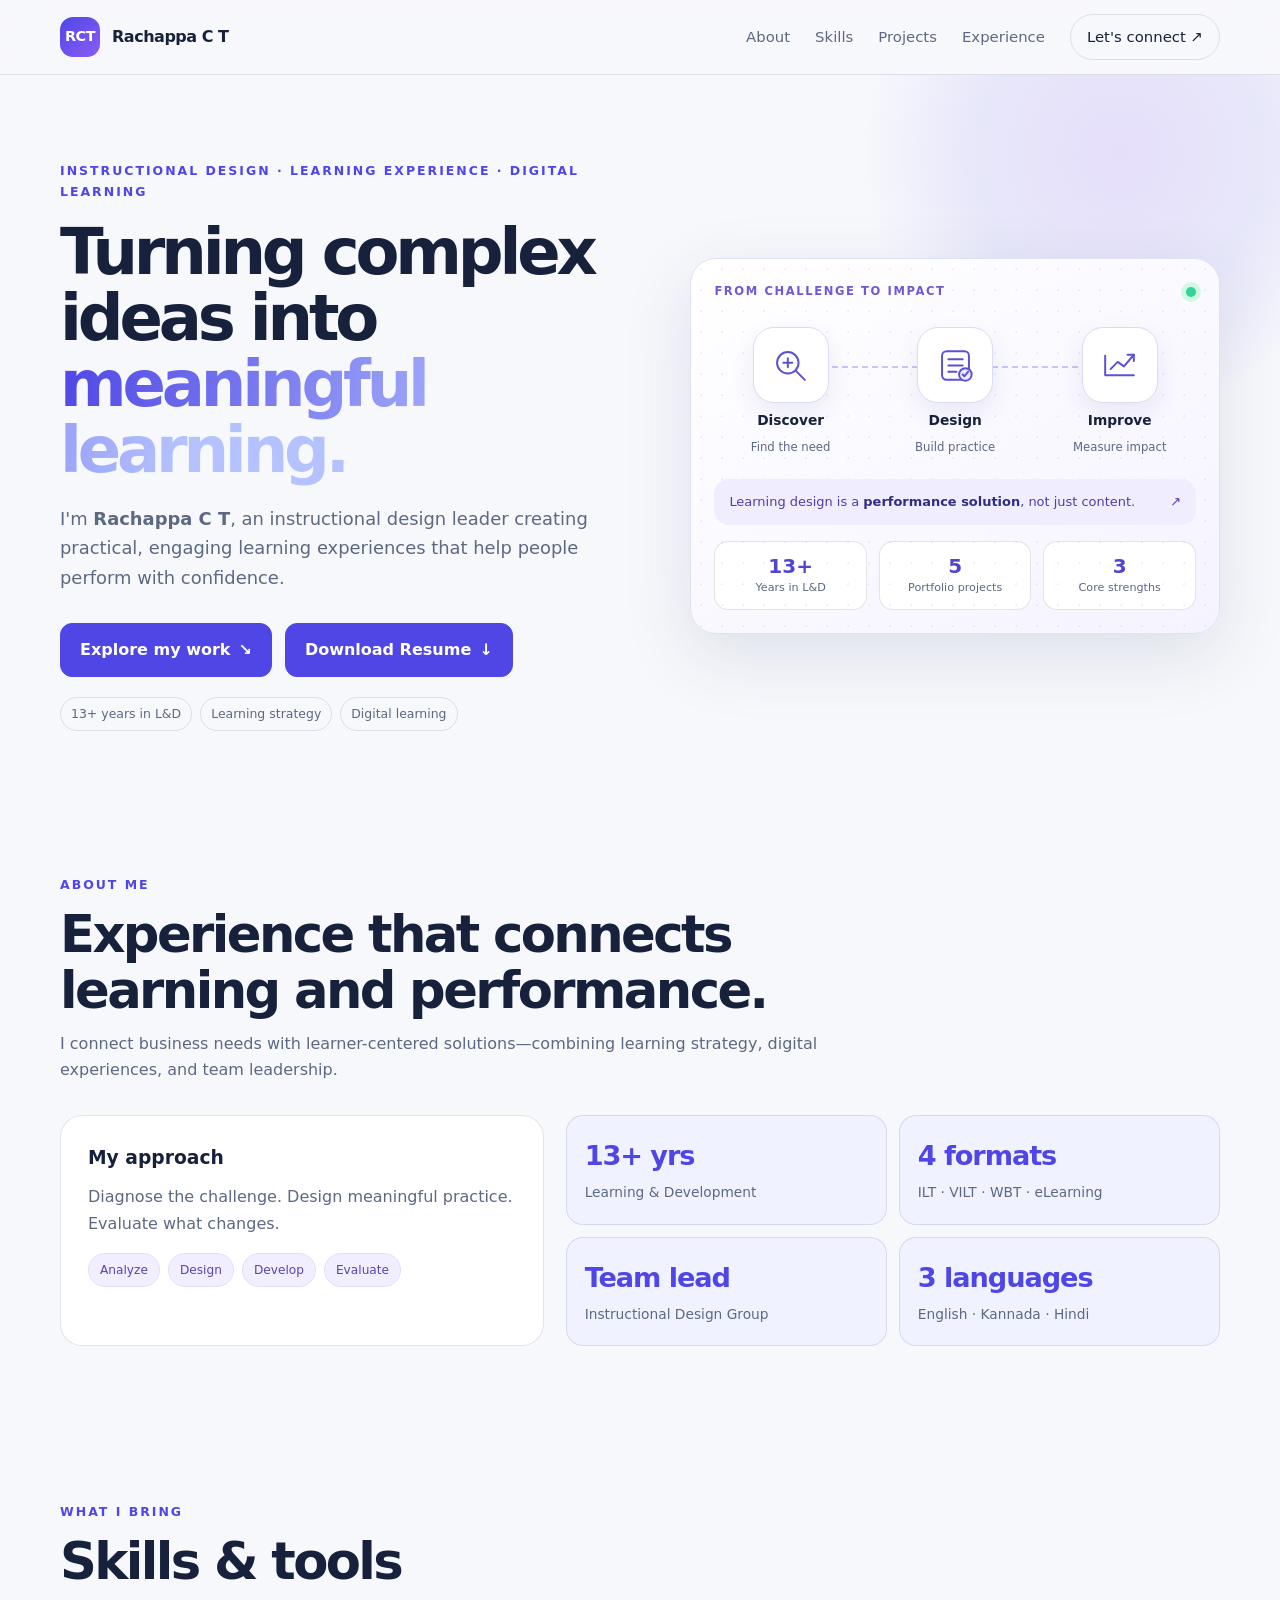
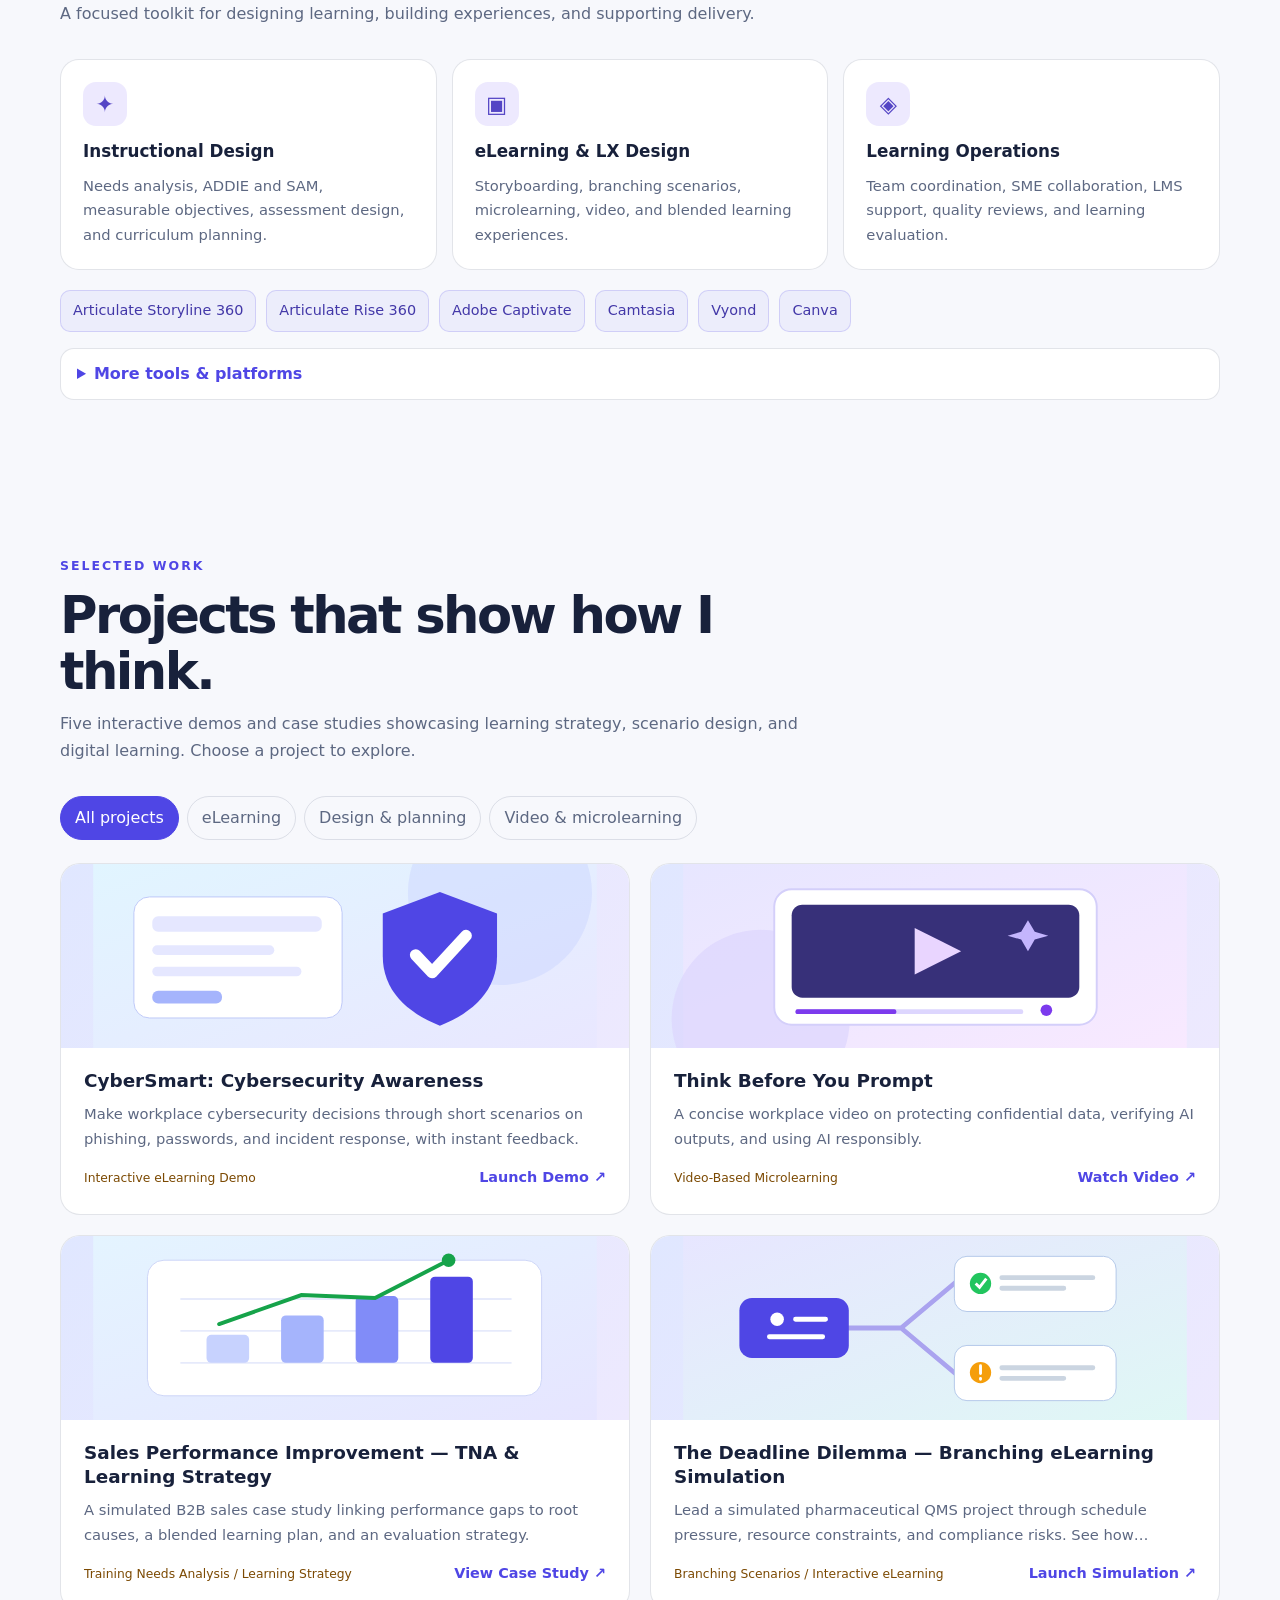
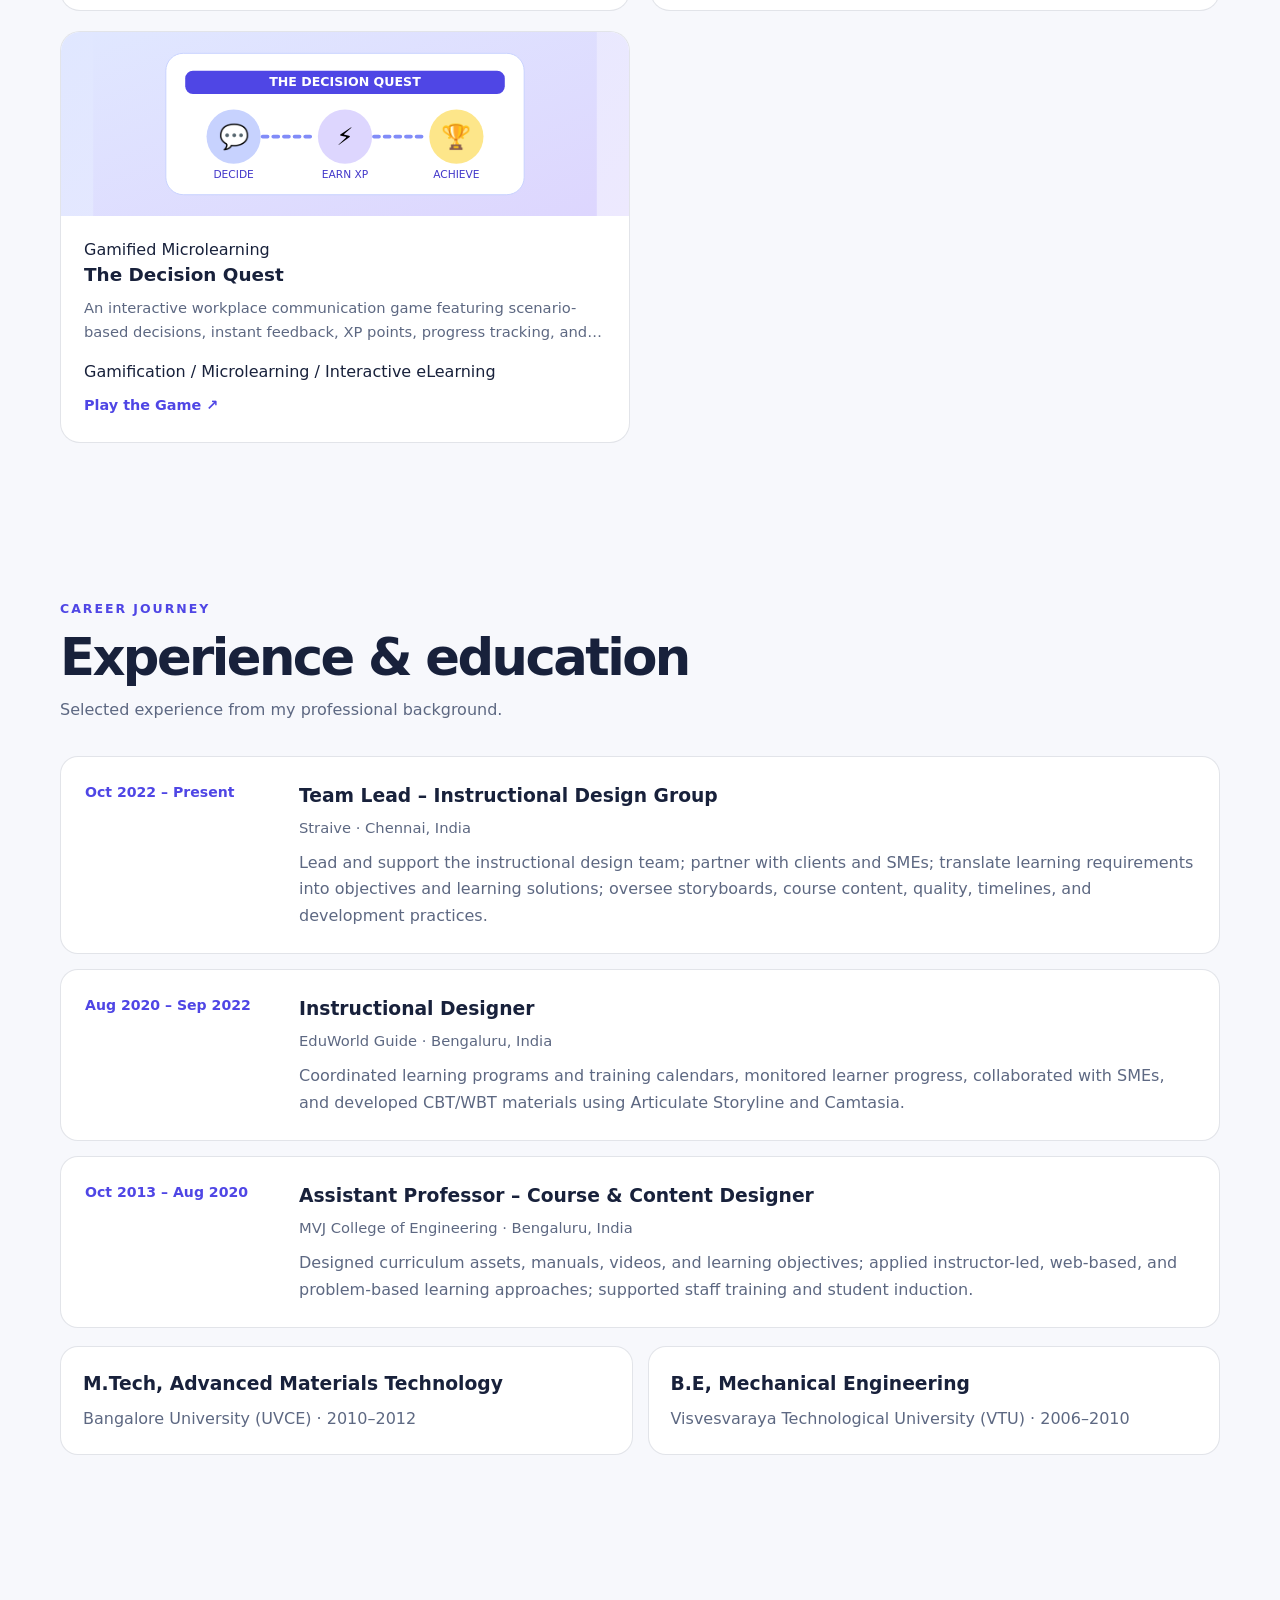
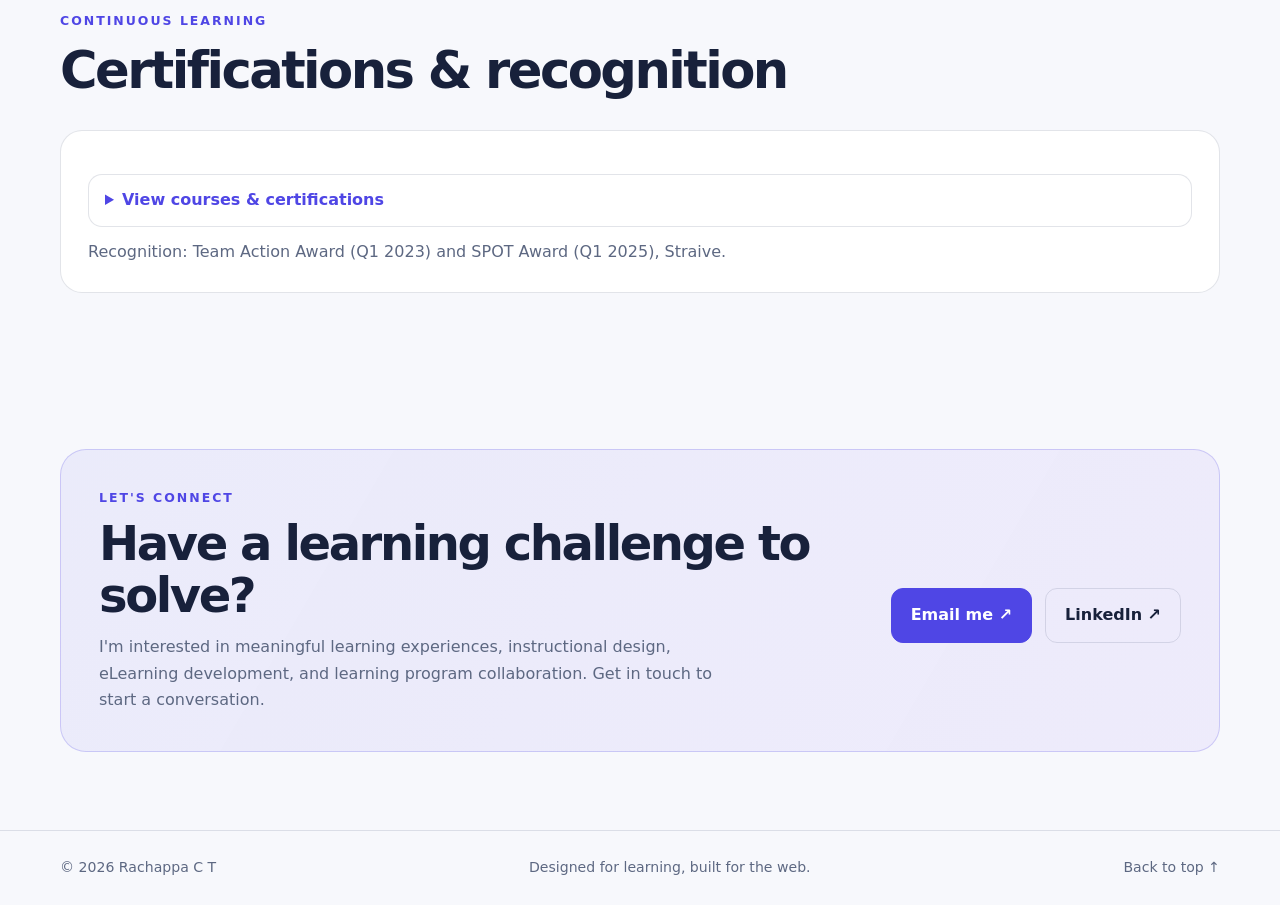
==== commit 4076c25c: "Update index.html" ====
--- a/index.html
+++ b/index.html
@@ -125,7 +125,8 @@
 
     /* Visual-first enhancements */
     .hero {padding:86px 0 66px}
-    .hero-grid {grid-template-columns:1fr 1fr;gap:45px}
+    .hero-grid {display:grid;grid-template-columns:minmax(0,1.05fr) minmax(0,.95fr);gap:45px;align-items:center}
+    .hero-content,.hero-grid > .visual-board {min-width:0}
     .hero h1 {font-size:clamp(2.7rem,5vw,4.9rem)}
     .visual-board {position:relative; background:linear-gradient(150deg,#fff,#f5f3ff);border:1px solid #dfe2f6;border-radius:26px;padding:23px;box-shadow:var(--shadow);overflow:hidden}
     .visual-board:before {content:'';position:absolute;inset:0;background-image:radial-gradient(#818cf8 1px,transparent 1px);background-size:21px 21px;opacity:.16;pointer-events:none}
@@ -160,8 +161,8 @@
     .compact-details summary {cursor:pointer;font-weight:700;color:#4f46e5}
     .compact-details .tool-cloud {margin:14px 0 0}
     .section-head {max-width:760px}
-    @media(max-width:850px){.hero-grid{grid-template-columns:1fr}.visual-board{max-width:630px}}
-    @media(max-width:620px){.journey{gap:6px}.journey-icon{width:64px;height:64px}.journey-icon svg{width:35px;height:35px}.journey-step small{font-size:.67rem}.visual-board{padding:16px}.visual-stats{gap:7px}.visual-stat{padding:9px 4px}}
+    @media(max-width:850px){.hero-grid{grid-template-columns:minmax(0,1fr);gap:32px}.visual-board{max-width:630px;width:100%}}
+    @media(max-width:620px){.hero h1{font-size:clamp(2.5rem,11vw,4rem)}.journey{gap:6px}.journey-icon{width:64px;height:64px}.journey-icon svg{width:35px;height:35px}.journey-step small{font-size:.67rem}.visual-board{padding:16px}.visual-stats{gap:7px}.visual-stat{padding:9px 4px}}
   </style>
 </head>
 <body>
@@ -178,21 +179,21 @@
   <main>
     <section class="hero" id="home">
       <div class="wrap hero-grid">
-        <div>
+        <div class="hero-content">
           <div class="eyebrow">Instructional Design · Learning Experience · Digital Learning</div>
           <h1>Turning complex ideas into <span class="gradient-text">meaningful learning.</span></h1>
           <p>I'm <strong>Rachappa C T</strong>, an instructional design leader creating practical, engaging learning experiences that help people perform with confidence.</p>
           <div class="actions">
-  <a class="btn btn-primary" href="#projects">Explore my work <span aria-hidden="true">↘</span></a>
-  <a class="btn btn-primary" href="rojects/Rachappa_CT_Resume.pdf" download>Download Resume <span aria-hidden="true">↓</span></a>
-</div>
- <div class="quick-tags">
-   <span class="tag">13+ years in L&amp;D</span>
-   <span class="tag">Learning strategy</span>
-   <span class="tag">Digital learning</span>
- </div>
- </div>
- <aside class="visual-board" aria-label="Visual overview of the learning design process">
+            <a class="btn btn-primary" href="#projects">Explore my work <span aria-hidden="true">↘</span></a>
+            <a class="btn btn-primary" href="rojects/Rachappa_CT_Resume.pdf" download="Rachappa_CT_Resume.pdf">Download Resume <span aria-hidden="true">↓</span></a>
+          </div>
+          <div class="quick-tags">
+            <span class="tag">13+ years in L&amp;D</span>
+            <span class="tag">Learning strategy</span>
+            <span class="tag">Digital learning</span>
+          </div>
+        </div>
+        <aside class="visual-board" aria-label="Visual overview of the learning design process">
           <div class="board-top"><span class="board-kicker">From challenge to impact</span><span class="board-dot" aria-hidden="true"></span></div>
           <div class="journey">
             <div class="journey-step"><div class="journey-icon"><svg viewBox="0 0 48 48" aria-hidden="true"><circle cx="21" cy="21" r="12"/><path d="m30 30 10 10M16 21h10m-5-5v10"/></svg></div><strong>Discover</strong><small>Find the need</small></div>
@@ -235,7 +236,7 @@
 
     <section id="projects">
       <div class="wrap">
-        <div class="section-head reveal"><div class="eyebrow">Selected work</div><h2>Projects that show how I think.</h2><p>Four hands-on demos and simulated case studies. Choose a project to explore.</p></div>
+        <div class="section-head reveal"><div class="eyebrow">Selected work</div><h2>Projects that show how I think.</h2><p>Five interactive demos and case studies showcasing learning strategy, scenario design, and digital learning. Choose a project to explore.</p></div>
         <div class="filters" role="group" aria-label="Filter projects">
           <button class="filter active" data-filter="all" aria-pressed="true">All projects</button><button class="filter" data-filter="elearning" aria-pressed="false">eLearning</button><button class="filter" data-filter="planning" aria-pressed="false">Design & planning</button><button class="filter" data-filter="video" aria-pressed="false">Video & microlearning</button>
         </div>
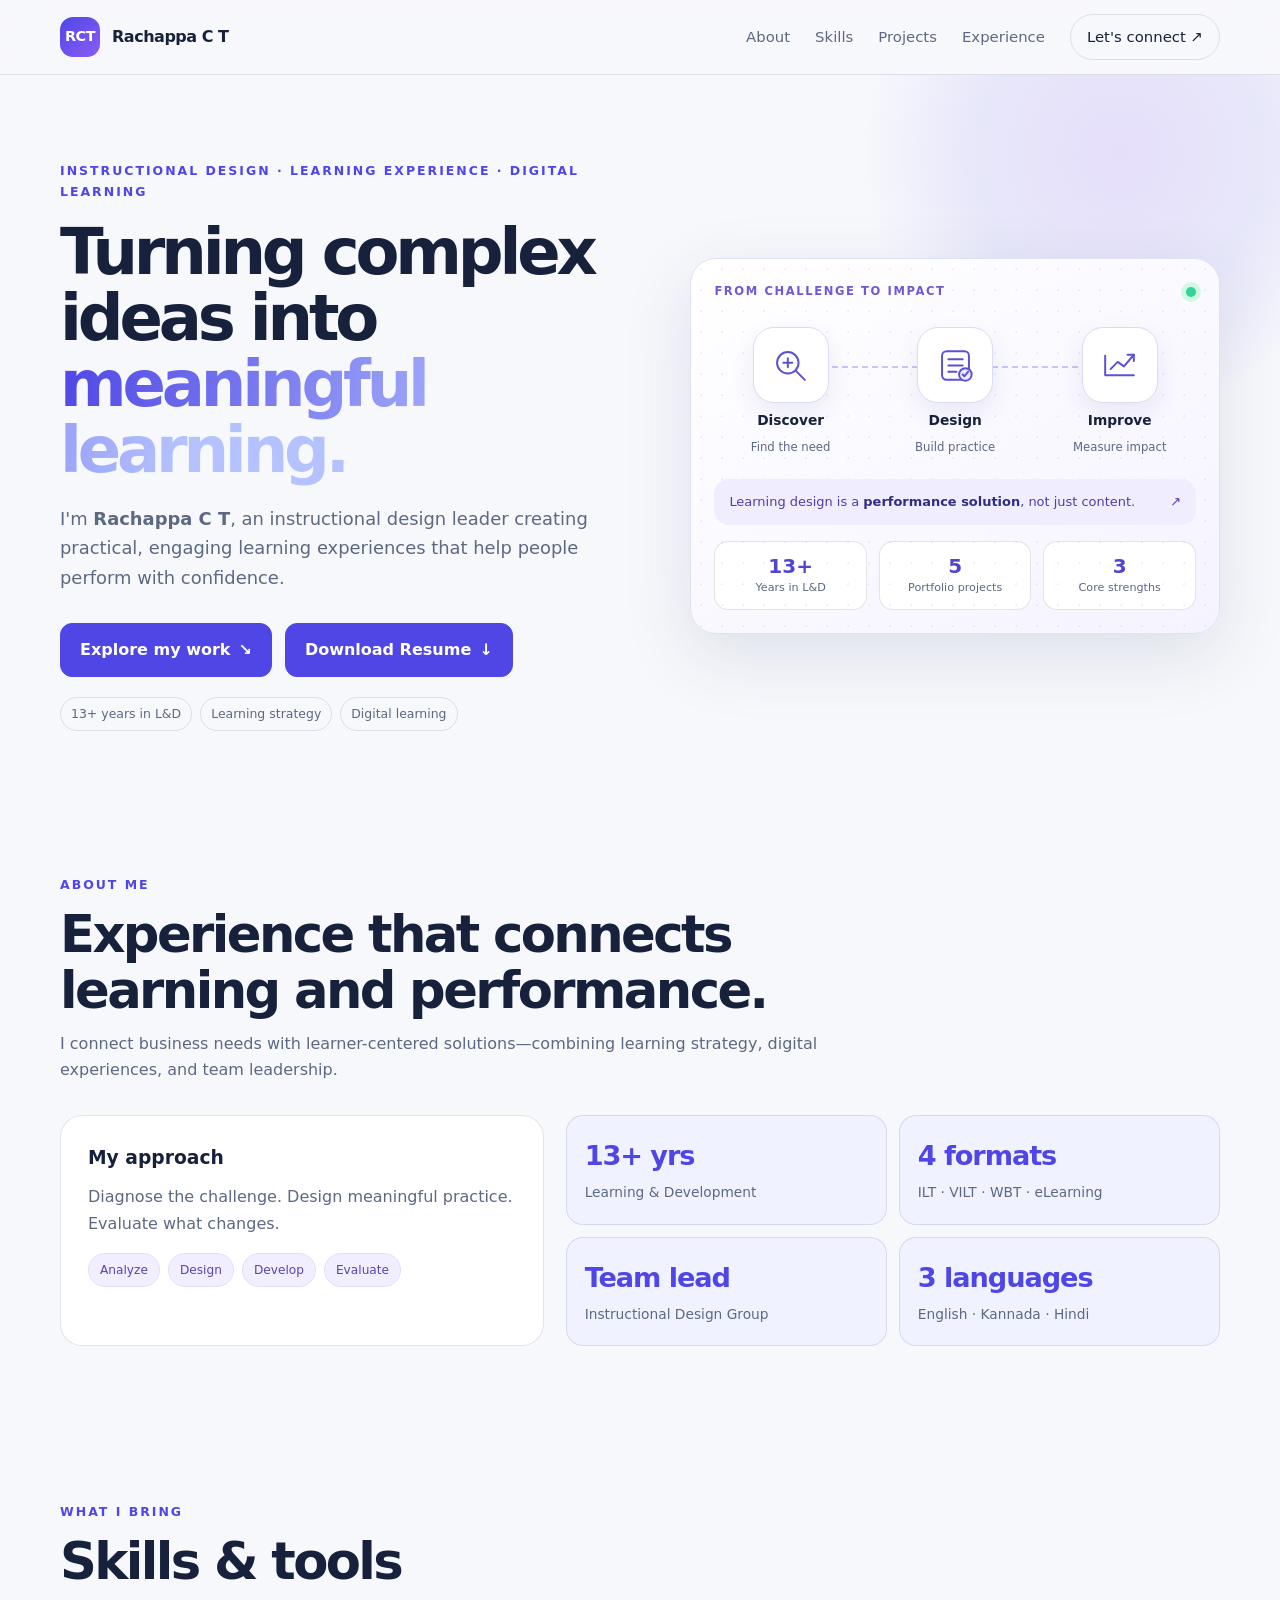
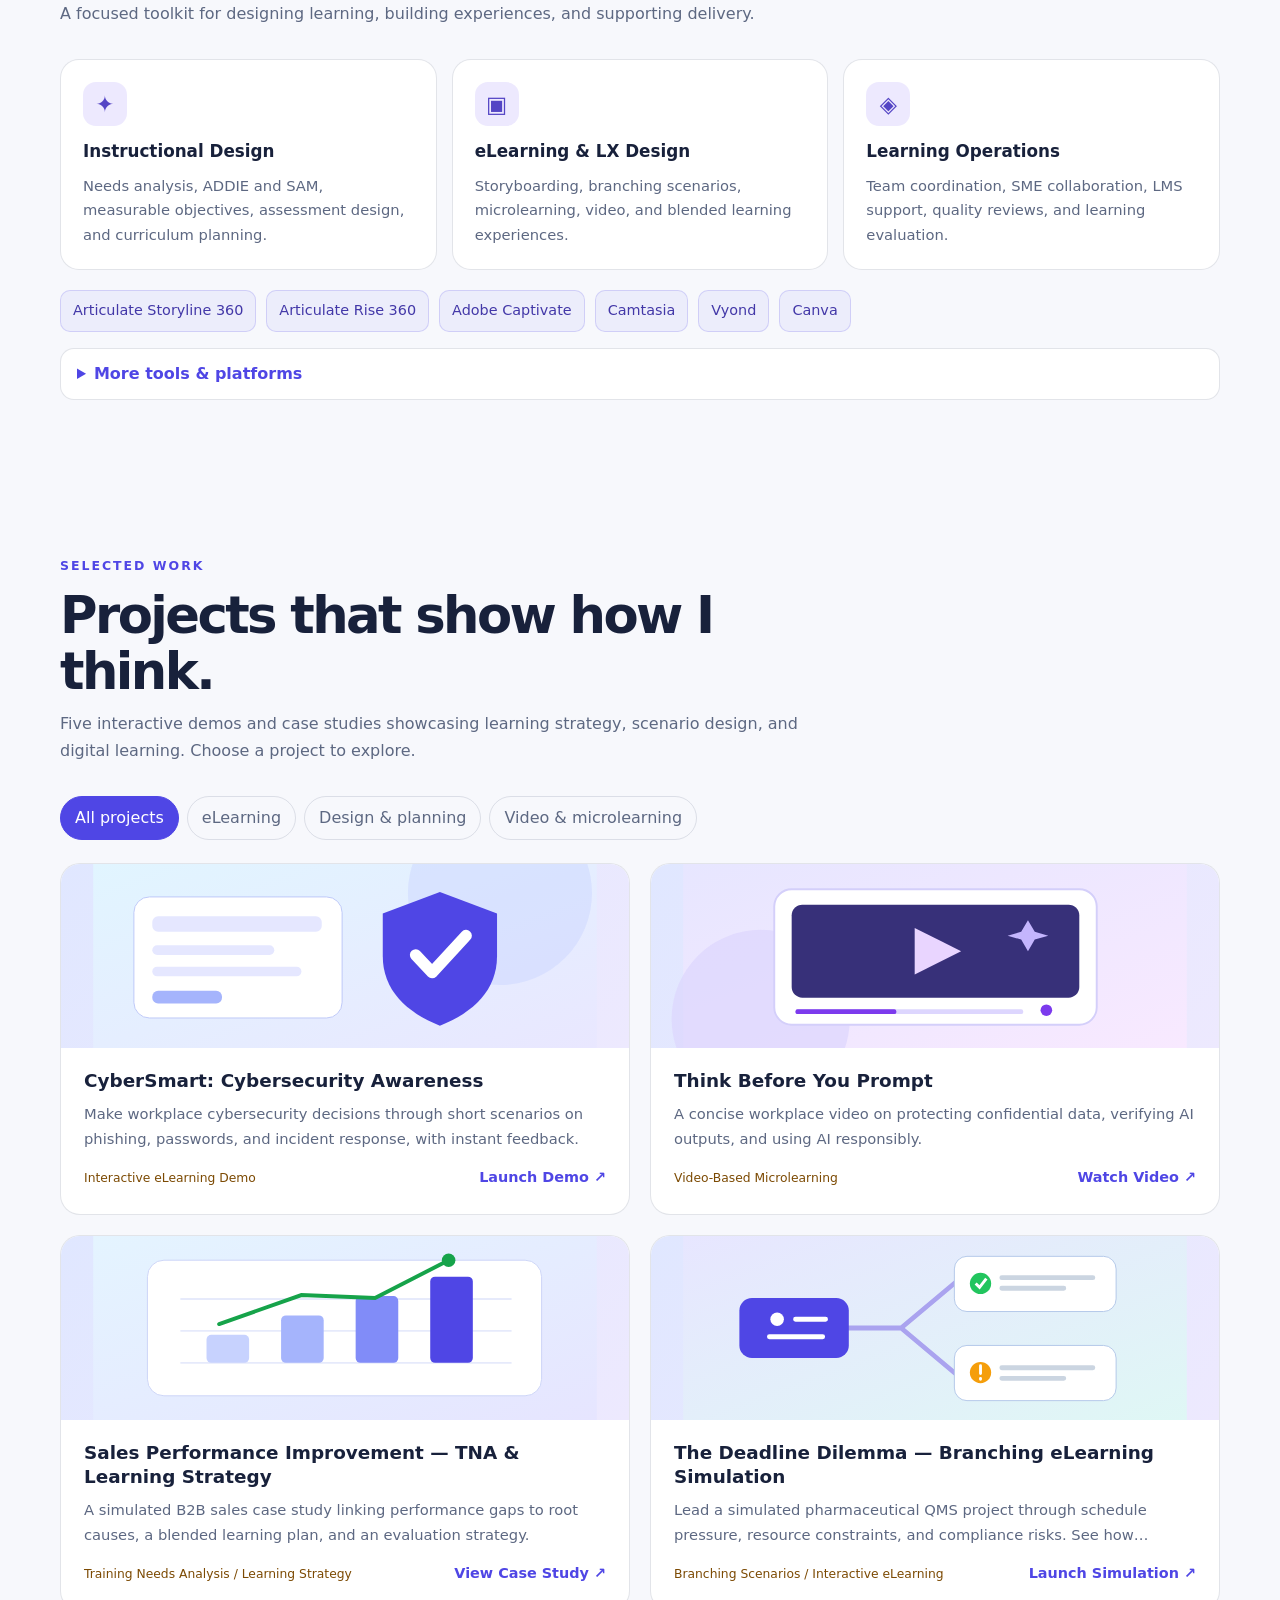
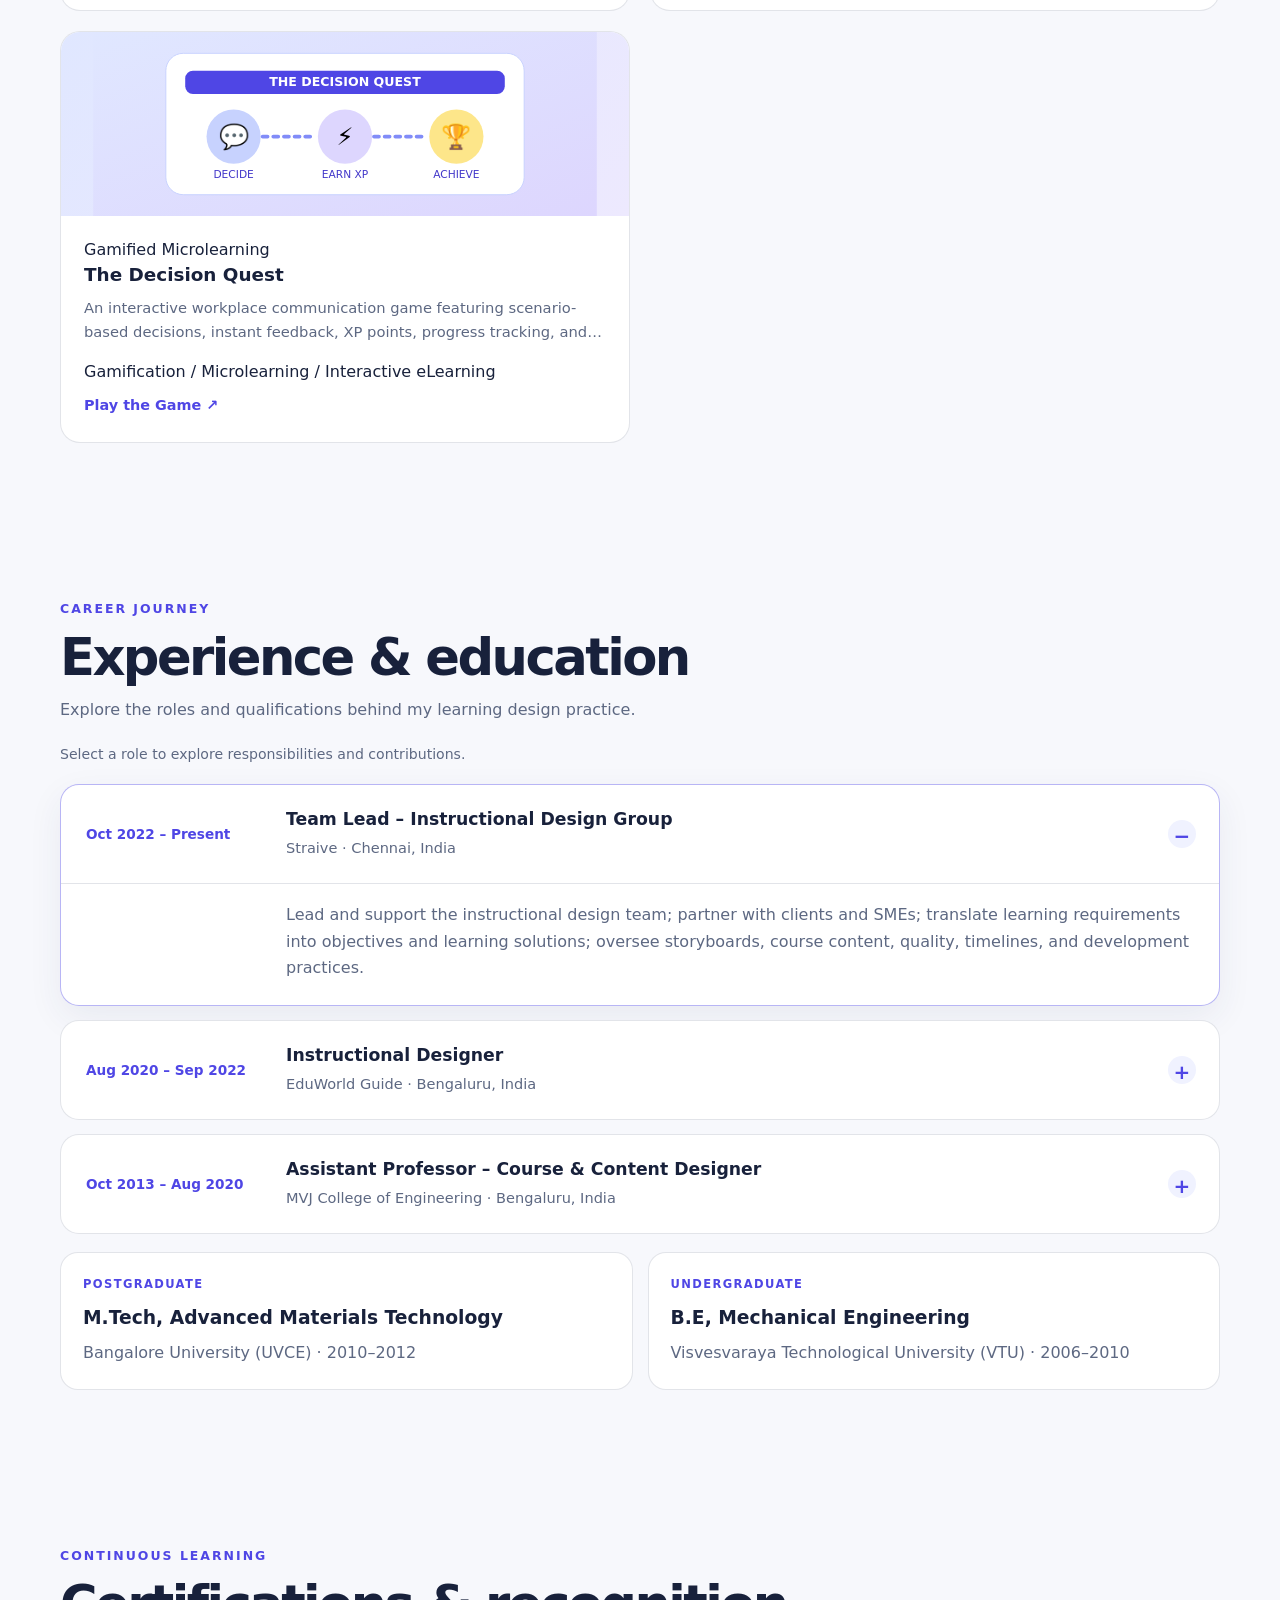
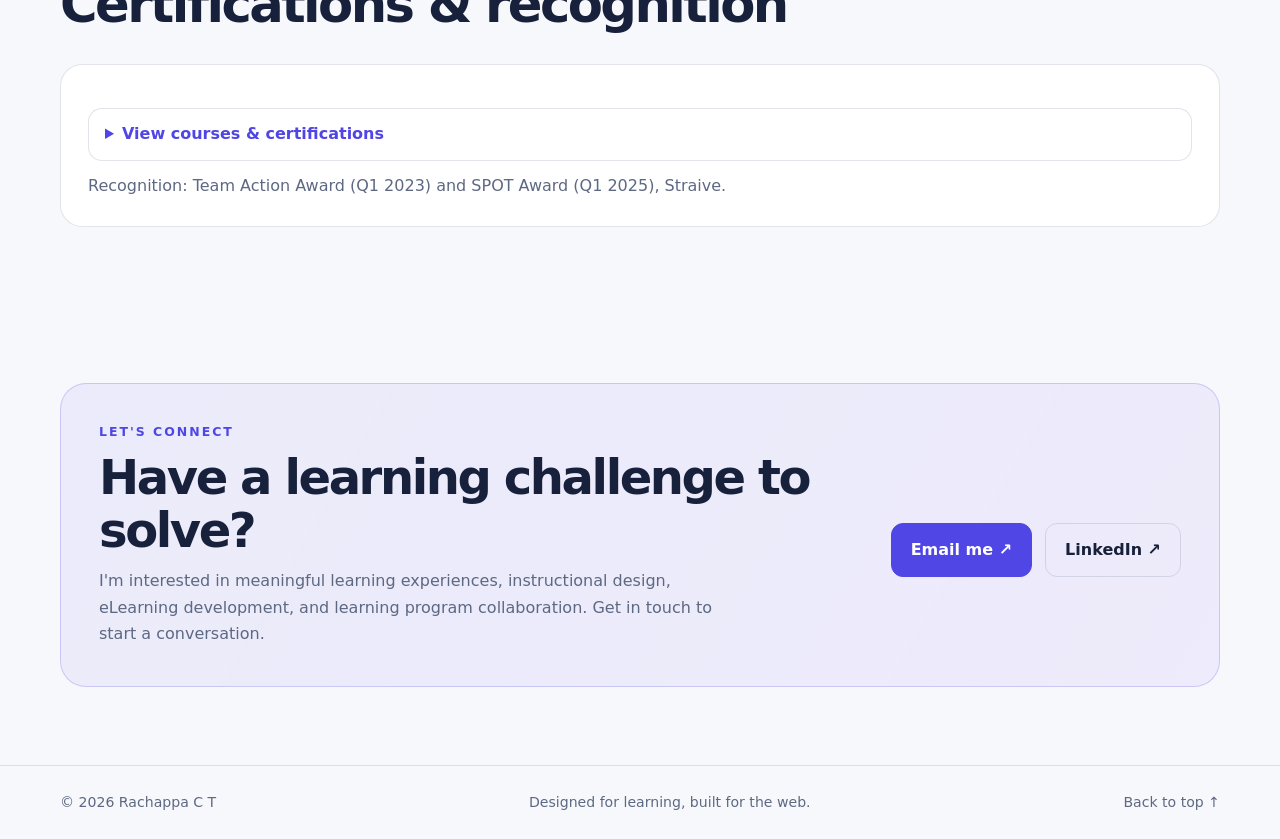
==== commit 2327984c: "Update index.html" ====
--- a/index.html
+++ b/index.html
@@ -163,6 +163,29 @@
     .section-head {max-width:760px}
     @media(max-width:850px){.hero-grid{grid-template-columns:minmax(0,1fr);gap:32px}.visual-board{max-width:630px;width:100%}}
     @media(max-width:620px){.hero h1{font-size:clamp(2.5rem,11vw,4rem)}.journey{gap:6px}.journey-icon{width:64px;height:64px}.journey-icon svg{width:35px;height:35px}.journey-step small{font-size:.67rem}.visual-board{padding:16px}.visual-stats{gap:7px}.visual-stat{padding:9px 4px}}
+
+    /* Interactive career journey */
+    .career-intro { max-width:720px; }
+    .timeline { gap:14px; }
+    .career-card { background:var(--panel); border:1px solid var(--line); border-radius:19px; overflow:hidden; transition:border-color .2s,box-shadow .2s; }
+    .career-card[open] { border-color:rgba(79,70,229,.4); box-shadow:0 12px 35px rgba(43,54,100,.07); }
+    .career-card summary { display:grid; grid-template-columns:180px minmax(0,1fr) 26px; align-items:center; gap:20px; padding:23px 25px; cursor:pointer; list-style:none; }
+    .career-card summary::-webkit-details-marker { display:none; }
+    .career-card summary:focus-visible { outline:2px solid var(--accent); outline-offset:-4px; }
+    .career-date { color:var(--accent); font-weight:750; font-size:.85rem; }
+    .career-title { display:block; font-size:1.08rem; font-weight:750; line-height:1.35; }
+    .career-company { display:block; color:var(--muted); font-size:.91rem; margin-top:5px; }
+    .career-toggle { display:grid; place-items:center; width:28px; height:28px; border-radius:50%; background:var(--panel-2); color:var(--accent); font-weight:700; }
+    .career-toggle::before { content:'+'; font-size:1.25rem; }
+    .career-card[open] .career-toggle::before { content:'−'; }
+    .career-details { border-top:1px solid var(--line); padding:18px 25px 23px 225px; color:var(--muted); }
+    .career-details p { margin:0; }
+    .career-hint { font-size:.88rem; color:var(--muted); margin:-13px 0 18px; }
+    .education-card { transition:transform .2s,border-color .2s; }
+    .education-card:hover { transform:translateY(-2px); border-color:rgba(79,70,229,.3); }
+    .education-label { color:var(--accent); text-transform:uppercase; letter-spacing:.12em; font-size:.72rem; font-weight:800; margin-bottom:9px; }
+    @media(max-width:850px) { .career-card summary { grid-template-columns:1fr 26px; gap:8px; } .career-date { grid-column:1; } .career-heading { grid-column:1; } .career-toggle { grid-column:2; grid-row:1 / span 2; } .career-details { padding:17px 22px 22px; } }
+    @media(max-width:620px) { .career-card summary { padding:18px; } .education-grid { grid-template-columns:1fr; } }
   </style>
 </head>
 <body>
@@ -398,15 +421,25 @@
 
     <section id="experience">
       <div class="wrap">
-        <div class="section-head reveal"><div class="eyebrow">Career journey</div><h2>Experience & education</h2><p>Selected experience from my professional background.</p></div>
+        <div class="section-head reveal"><div class="eyebrow">Career journey</div><h2>Experience &amp; education</h2><p class="career-intro">Explore the roles and qualifications behind my learning design practice.</p></div>
+        <p class="career-hint">Select a role to explore responsibilities and contributions.</p>
         <div class="timeline">
-          <article class="role reveal"><time>Oct 2022 – Present</time><div><h3>Team Lead – Instructional Design Group</h3><div class="company">Straive · Chennai, India</div><p>Lead and support the instructional design team; partner with clients and SMEs; translate learning requirements into objectives and learning solutions; oversee storyboards, course content, quality, timelines, and development practices.</p></div></article>
-          <article class="role reveal"><time>Aug 2020 – Sep 2022</time><div><h3>Instructional Designer</h3><div class="company">EduWorld Guide · Bengaluru, India</div><p>Coordinated learning programs and training calendars, monitored learner progress, collaborated with SMEs, and developed CBT/WBT materials using Articulate Storyline and Camtasia.</p></div></article>
-          <article class="role reveal"><time>Oct 2013 – Aug 2020</time><div><h3>Assistant Professor – Course & Content Designer</h3><div class="company">MVJ College of Engineering · Bengaluru, India</div><p>Designed curriculum assets, manuals, videos, and learning objectives; applied instructor-led, web-based, and problem-based learning approaches; supported staff training and student induction.</p></div></article>
+          <details class="career-card reveal" open>
+            <summary><span class="career-date">Oct 2022 – Present</span><span class="career-heading"><span class="career-title">Team Lead – Instructional Design Group</span><span class="career-company">Straive · Chennai, India</span></span><span class="career-toggle" aria-hidden="true"></span></summary>
+            <div class="career-details"><p>Lead and support the instructional design team; partner with clients and SMEs; translate learning requirements into objectives and learning solutions; oversee storyboards, course content, quality, timelines, and development practices.</p></div>
+          </details>
+          <details class="career-card reveal">
+            <summary><span class="career-date">Aug 2020 – Sep 2022</span><span class="career-heading"><span class="career-title">Instructional Designer</span><span class="career-company">EduWorld Guide · Bengaluru, India</span></span><span class="career-toggle" aria-hidden="true"></span></summary>
+            <div class="career-details"><p>Coordinated learning programs and training calendars, monitored learner progress, collaborated with SMEs, and developed CBT/WBT materials using Articulate Storyline and Camtasia.</p></div>
+          </details>
+          <details class="career-card reveal">
+            <summary><span class="career-date">Oct 2013 – Aug 2020</span><span class="career-heading"><span class="career-title">Assistant Professor – Course &amp; Content Designer</span><span class="career-company">MVJ College of Engineering · Bengaluru, India</span></span><span class="career-toggle" aria-hidden="true"></span></summary>
+            <div class="career-details"><p>Designed curriculum assets, manuals, videos, and learning objectives; applied instructor-led, web-based, and problem-based learning approaches; supported staff training and student induction.</p></div>
+          </details>
         </div>
         <div class="education-grid" style="margin-top:18px">
-          <article class="education-card reveal"><h3>M.Tech, Advanced Materials Technology</h3><p>Bangalore University (UVCE) · 2010–2012</p></article>
-          <article class="education-card reveal"><h3>B.E, Mechanical Engineering</h3><p>Visvesvaraya Technological University (VTU) · 2006–2010</p></article>
+          <article class="education-card reveal"><div class="education-label">Postgraduate</div><h3>M.Tech, Advanced Materials Technology</h3><p>Bangalore University (UVCE) · 2010–2012</p></article>
+          <article class="education-card reveal"><div class="education-label">Undergraduate</div><h3>B.E, Mechanical Engineering</h3><p>Visvesvaraya Technological University (VTU) · 2006–2010</p></article>
         </div>
       </div>
     </section>
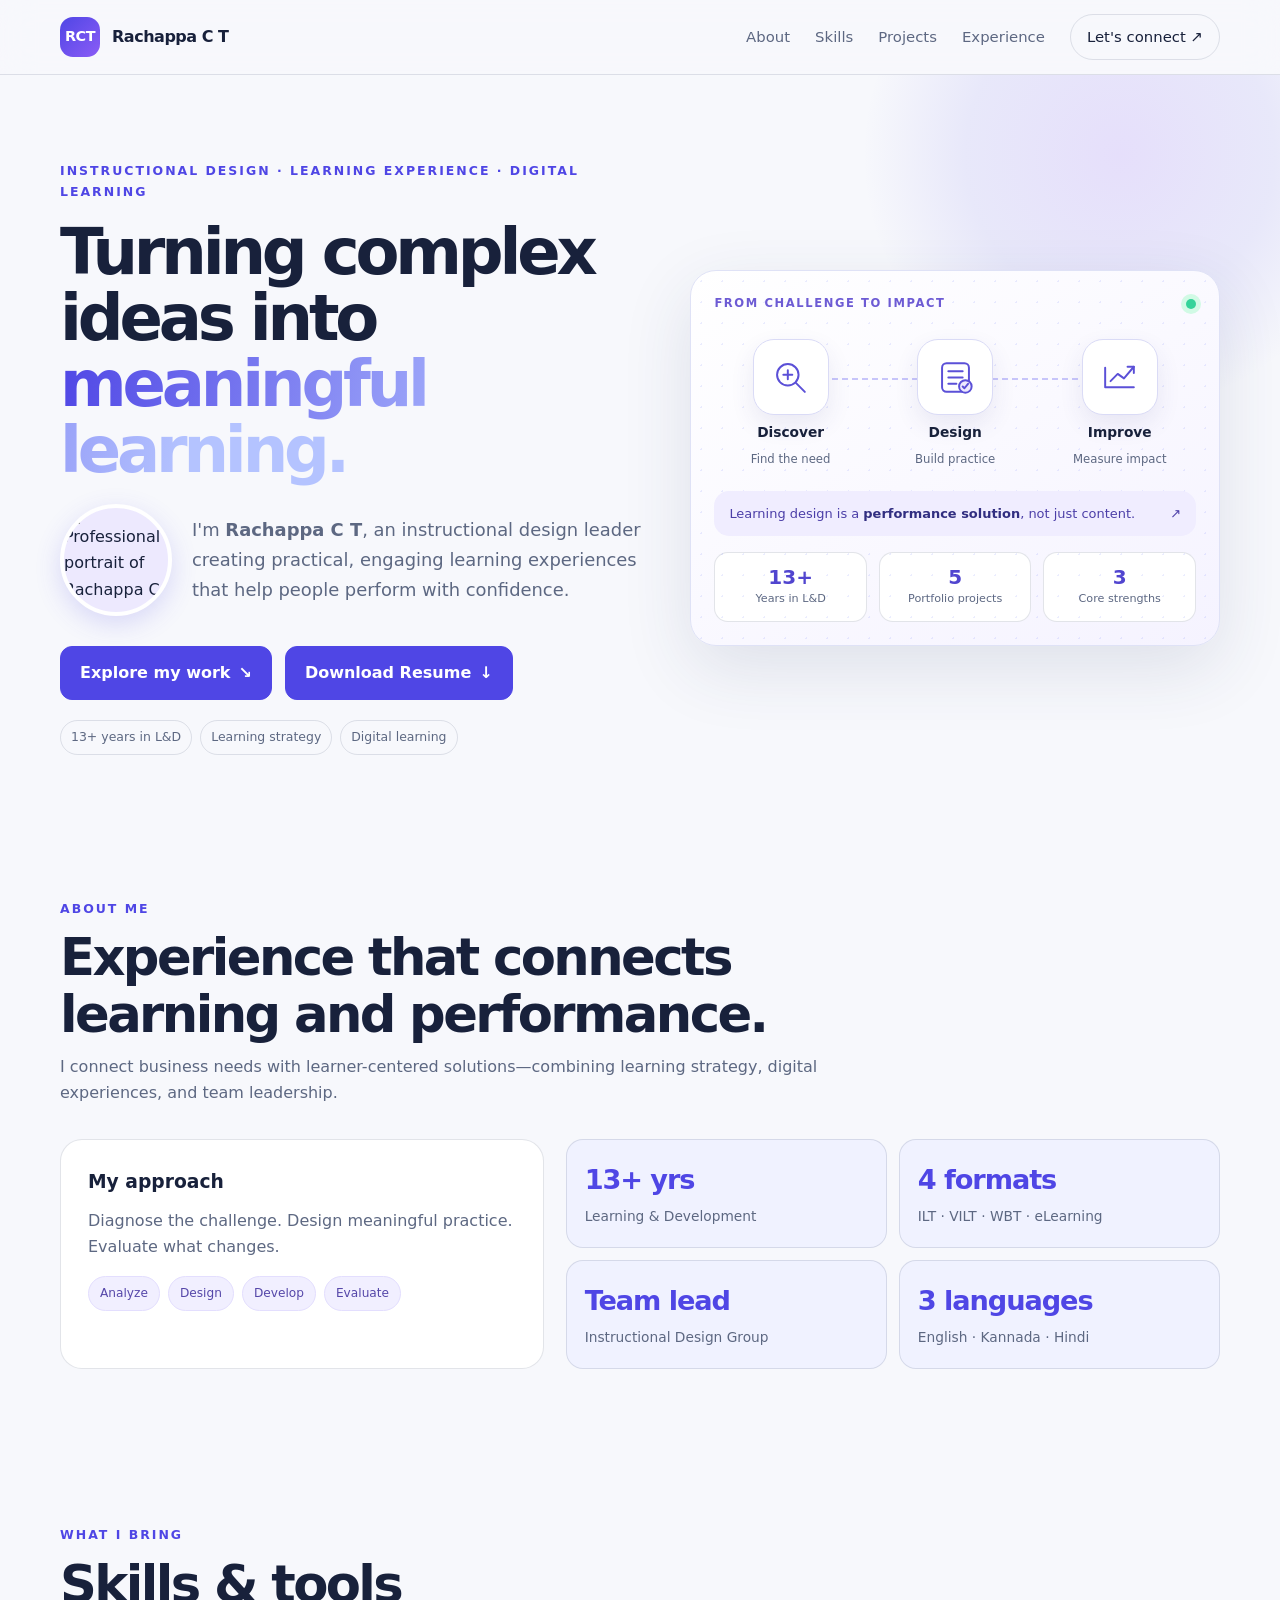
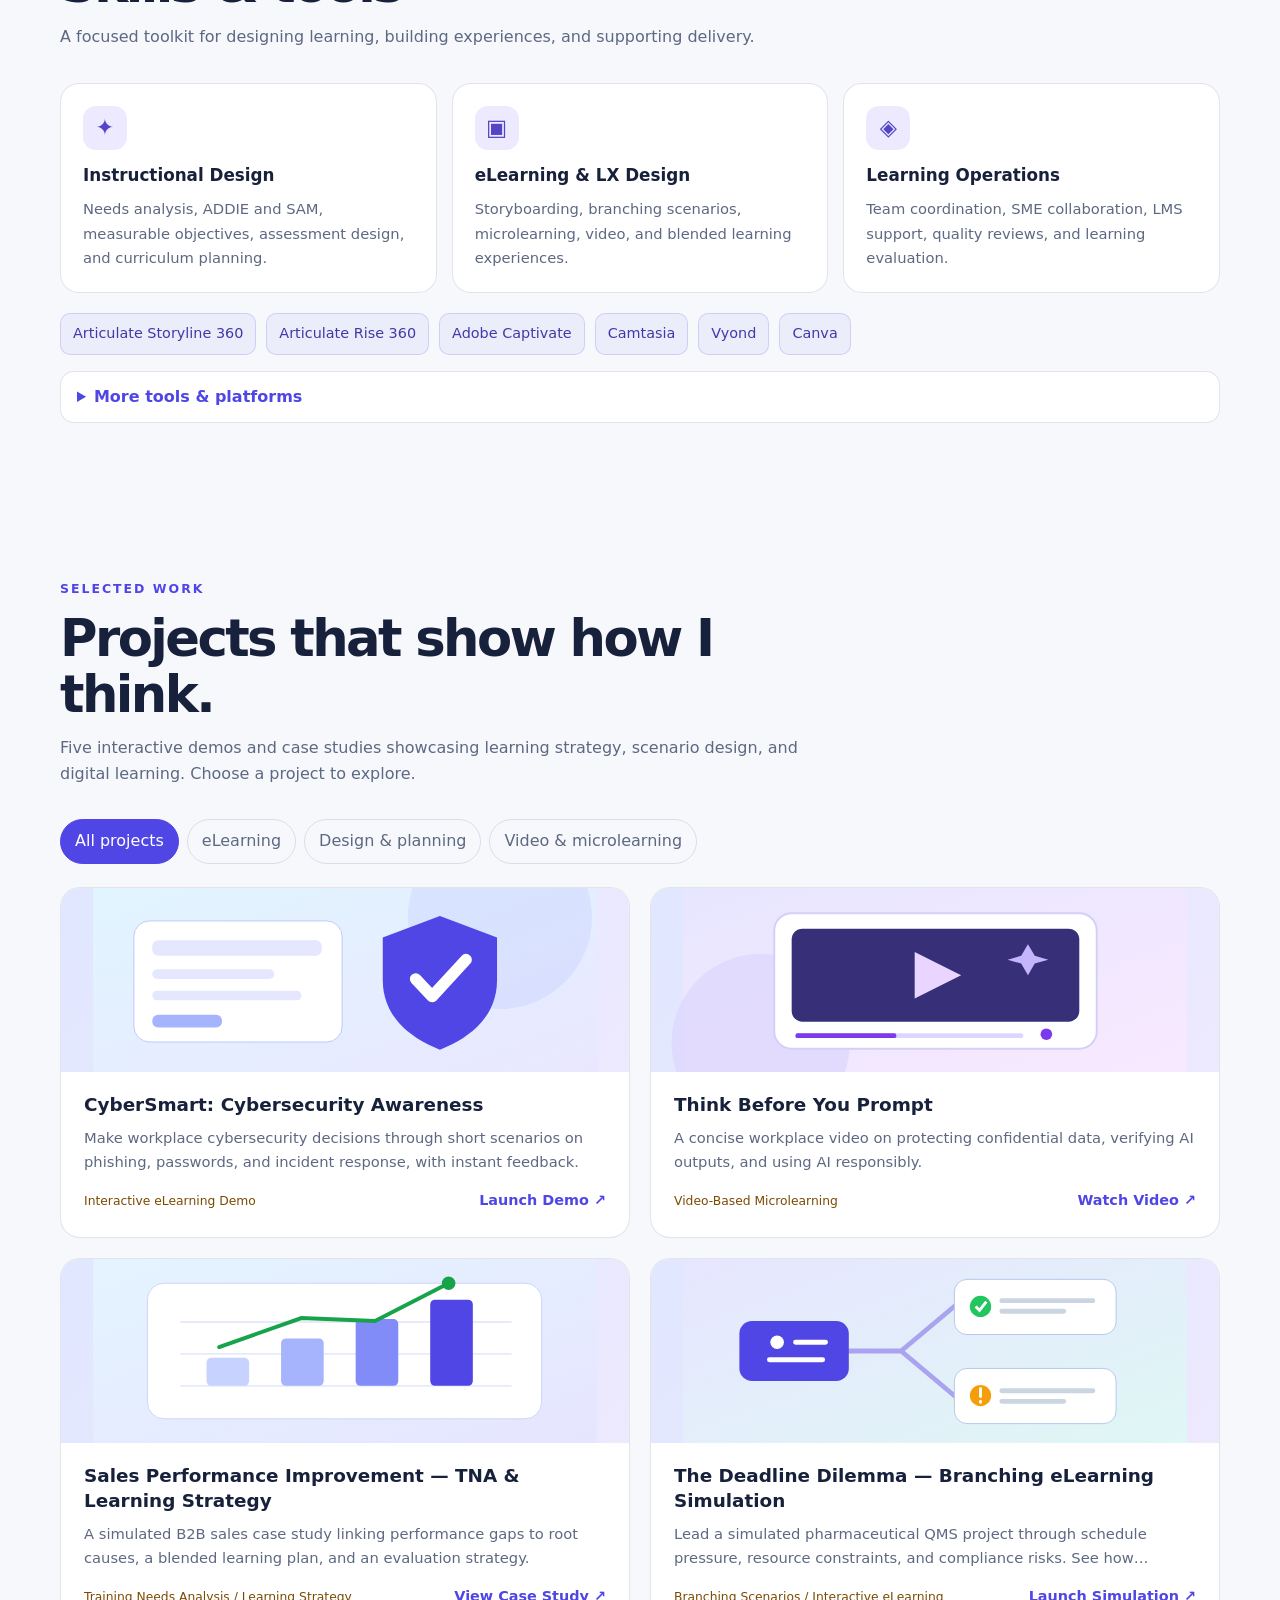
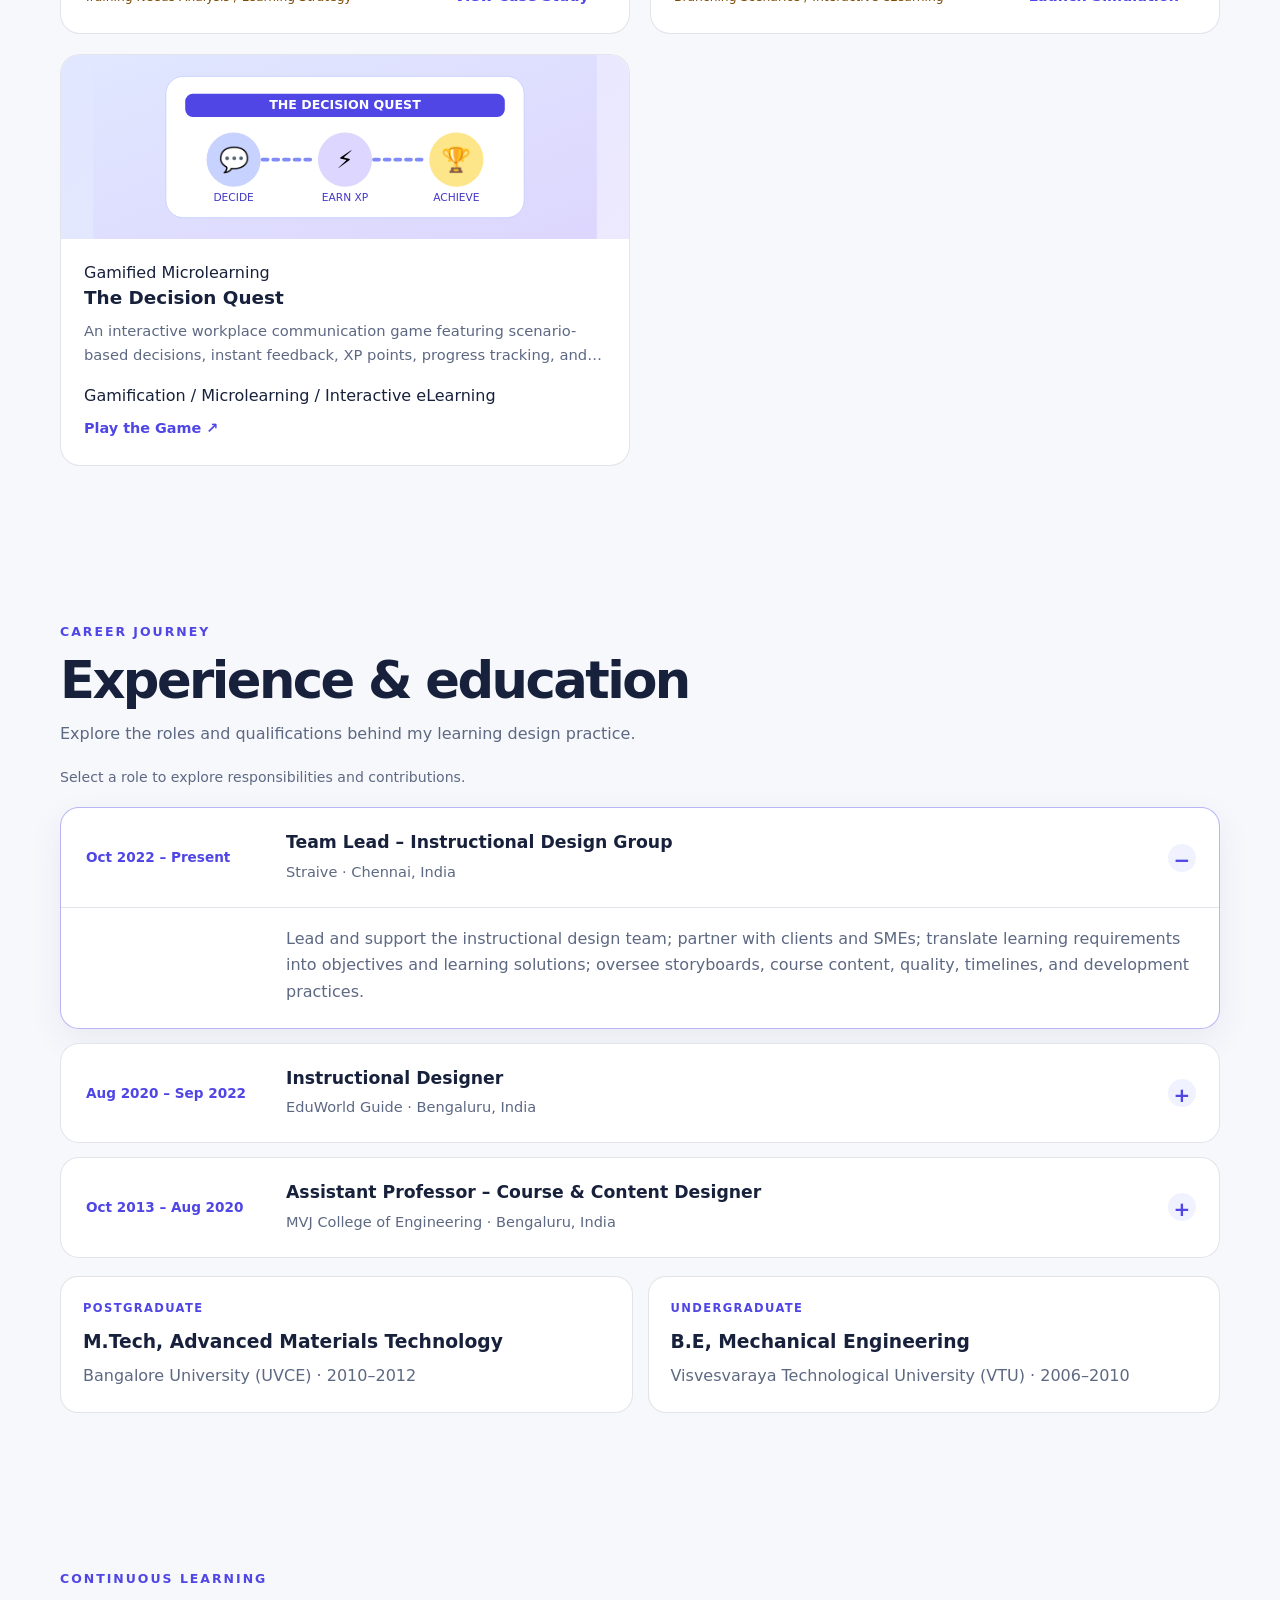
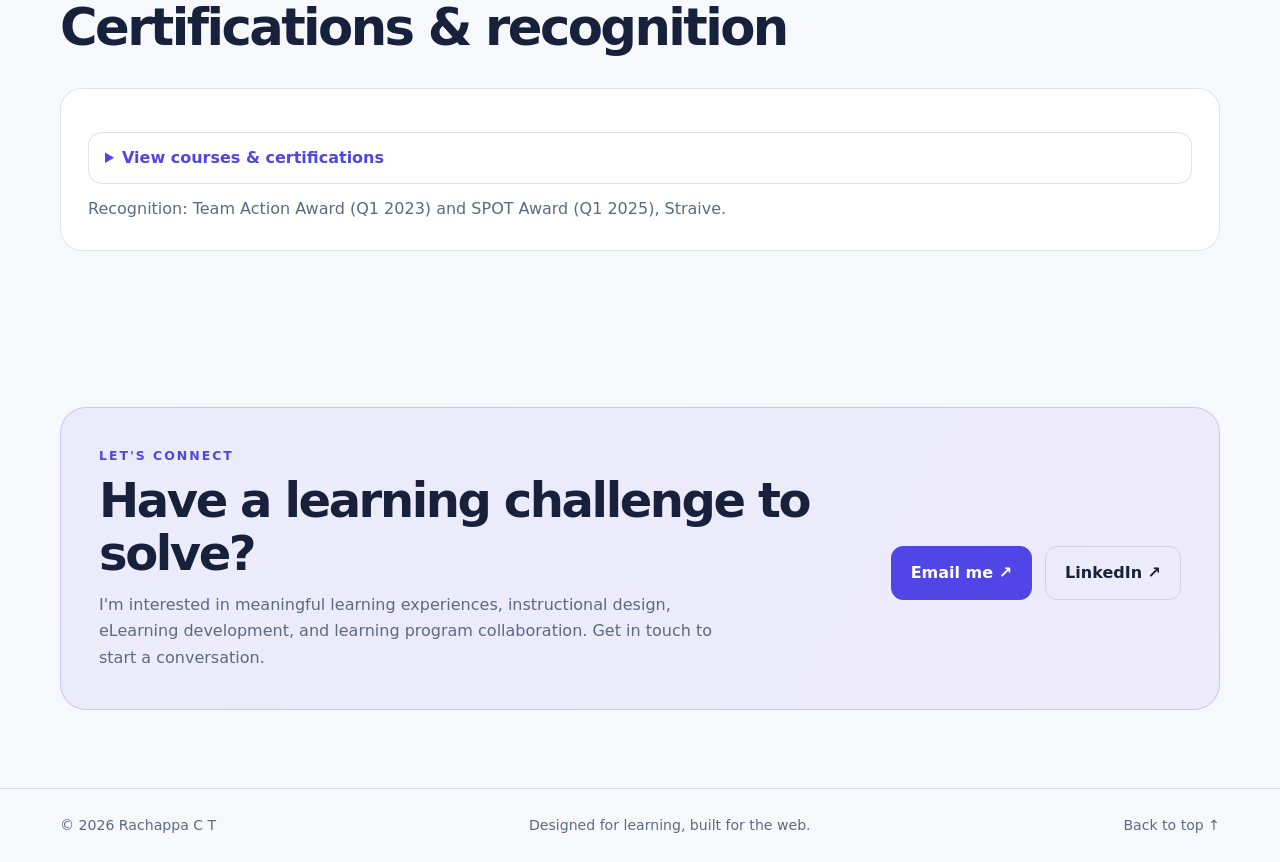
==== commit 76f662fd: "Update index.html" ====
--- a/index.html
+++ b/index.html
@@ -186,6 +186,12 @@
     .education-label { color:var(--accent); text-transform:uppercase; letter-spacing:.12em; font-size:.72rem; font-weight:800; margin-bottom:9px; }
     @media(max-width:850px) { .career-card summary { grid-template-columns:1fr 26px; gap:8px; } .career-date { grid-column:1; } .career-heading { grid-column:1; } .career-toggle { grid-column:2; grid-row:1 / span 2; } .career-details { padding:17px 22px 22px; } }
     @media(max-width:620px) { .career-card summary { padding:18px; } .education-grid { grid-template-columns:1fr; } }
+
+    /* Professional profile photo */
+    .hero-intro { display:flex; align-items:center; gap:20px; margin:20px 0 0; }
+    .profile-photo { width:112px; height:112px; flex:0 0 112px; border-radius:50%; object-fit:cover; object-position:center 30%; border:4px solid #fff; box-shadow:0 8px 26px rgba(79,70,229,.18); background:#ede9fe; }
+    .hero-intro p { margin:0; }
+    @media(max-width:620px) { .hero-intro { align-items:flex-start; gap:14px; } .profile-photo { width:84px; height:84px; flex-basis:84px; } }
   </style>
 </head>
 <body>
@@ -205,7 +211,10 @@
         <div class="hero-content">
           <div class="eyebrow">Instructional Design · Learning Experience · Digital Learning</div>
           <h1>Turning complex ideas into <span class="gradient-text">meaningful learning.</span></h1>
-          <p>I'm <strong>Rachappa C T</strong>, an instructional design leader creating practical, engaging learning experiences that help people perform with confidence.</p>
+          <div class="hero-intro">
+            <img class="profile-photo" src="profile.jpg" alt="Professional portrait of Rachappa C T" width="112" height="112" loading="eager" decoding="async">
+            <p>I'm <strong>Rachappa C T</strong>, an instructional design leader creating practical, engaging learning experiences that help people perform with confidence.</p>
+          </div>
           <div class="actions">
             <a class="btn btn-primary" href="#projects">Explore my work <span aria-hidden="true">↘</span></a>
             <a class="btn btn-primary" href="rojects/Rachappa_CT_Resume.pdf" download="Rachappa_CT_Resume.pdf">Download Resume <span aria-hidden="true">↓</span></a>
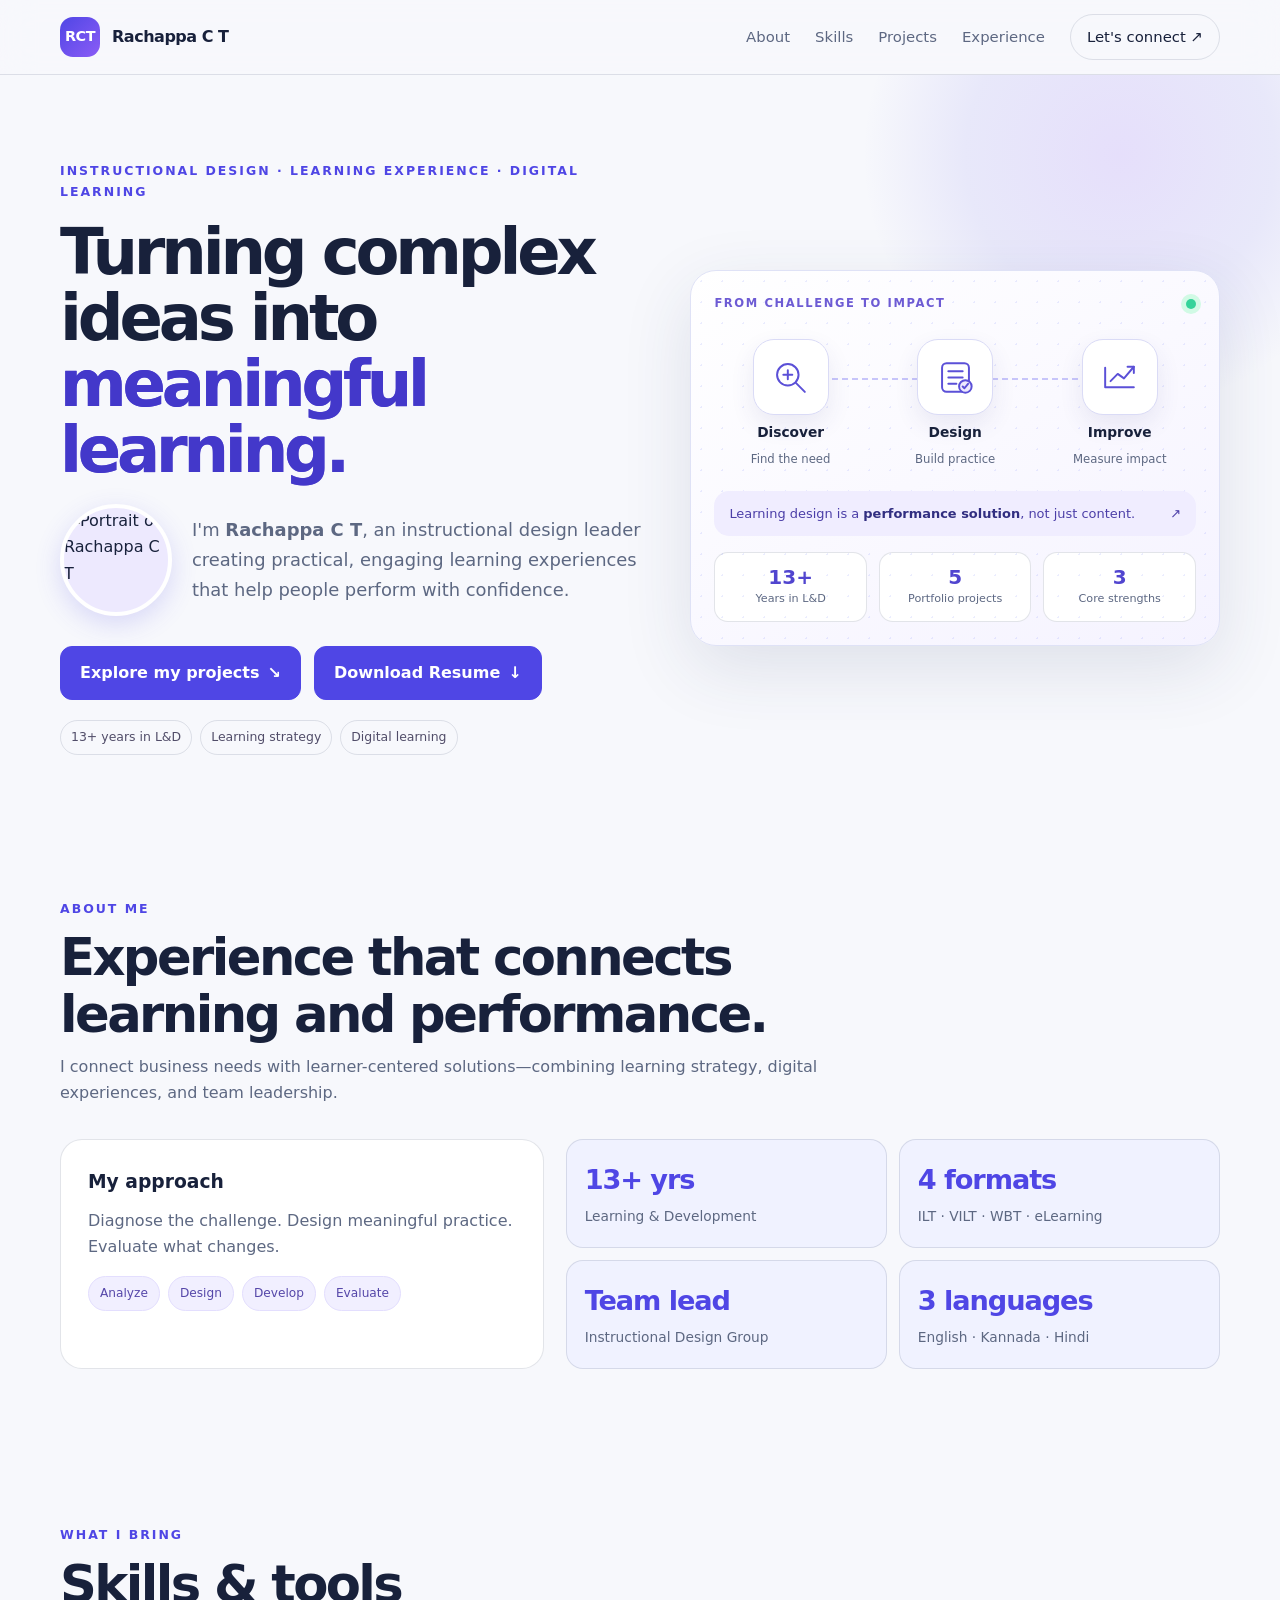
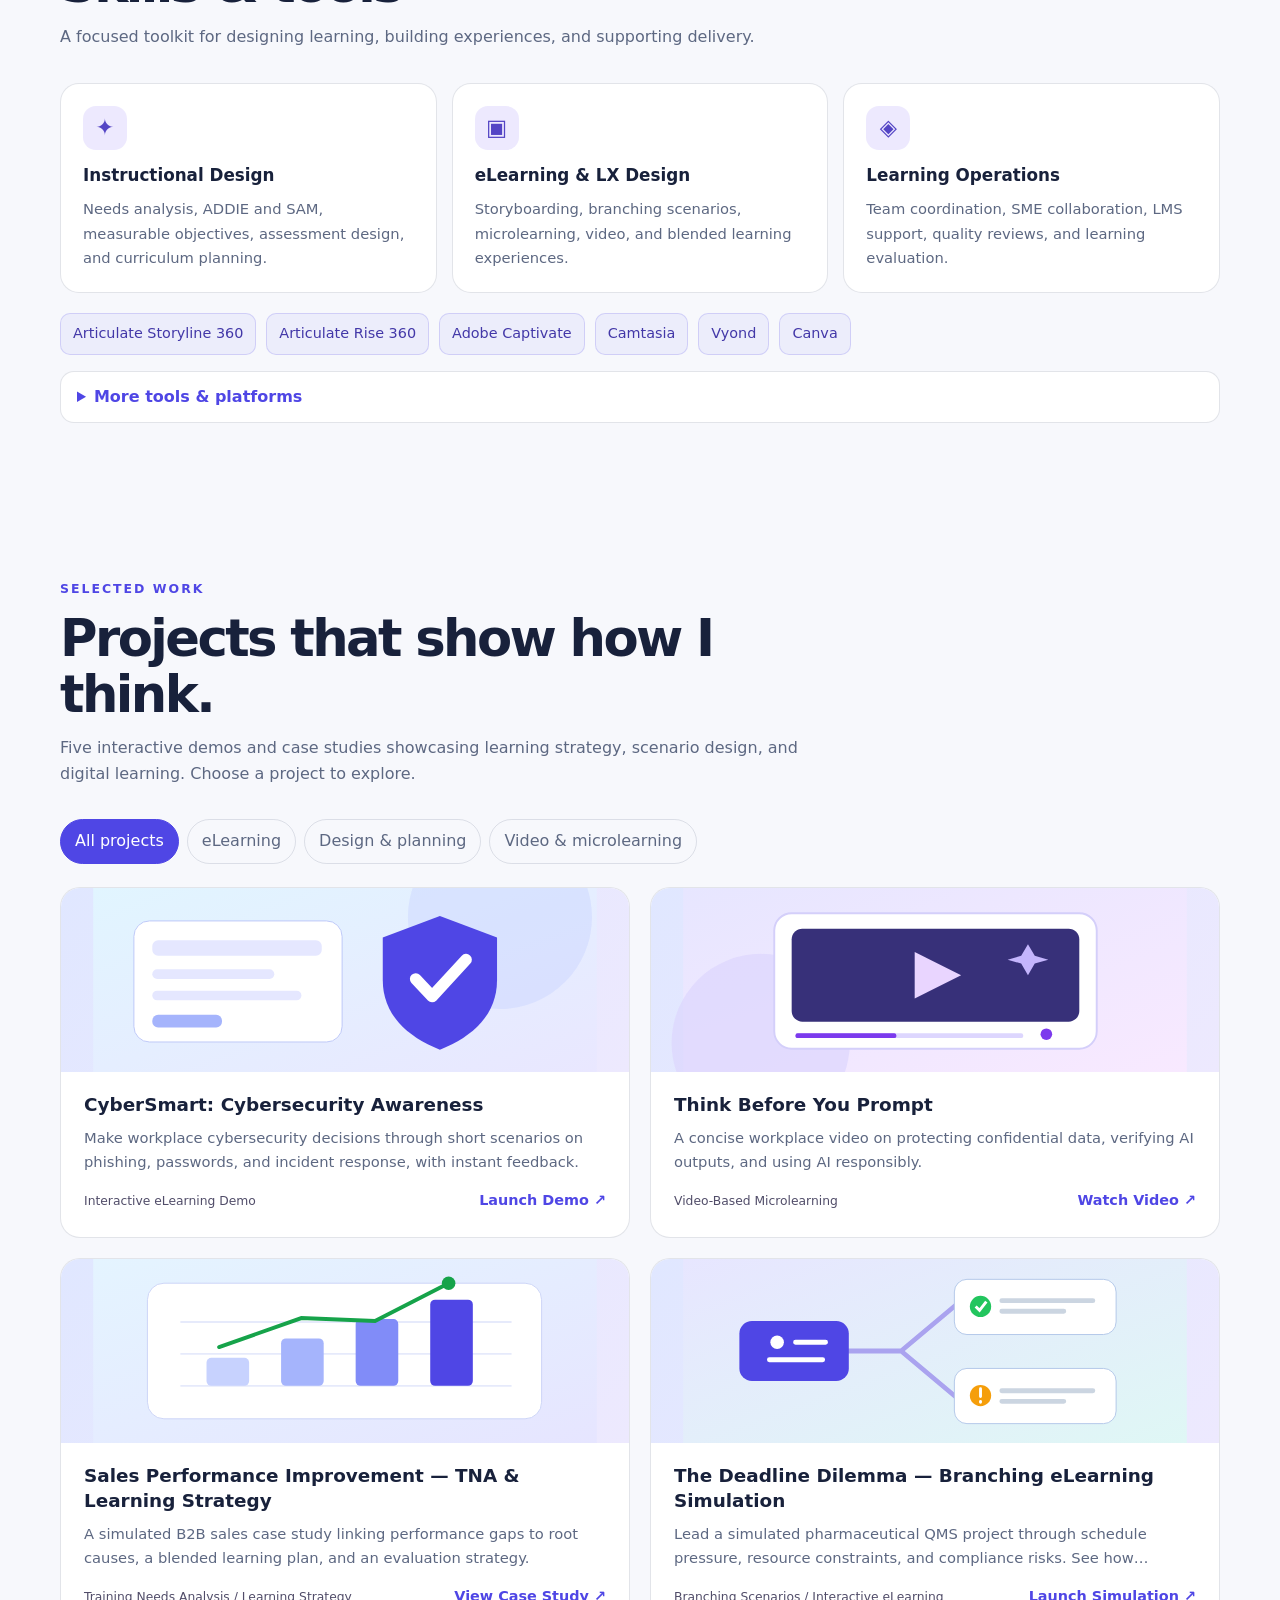
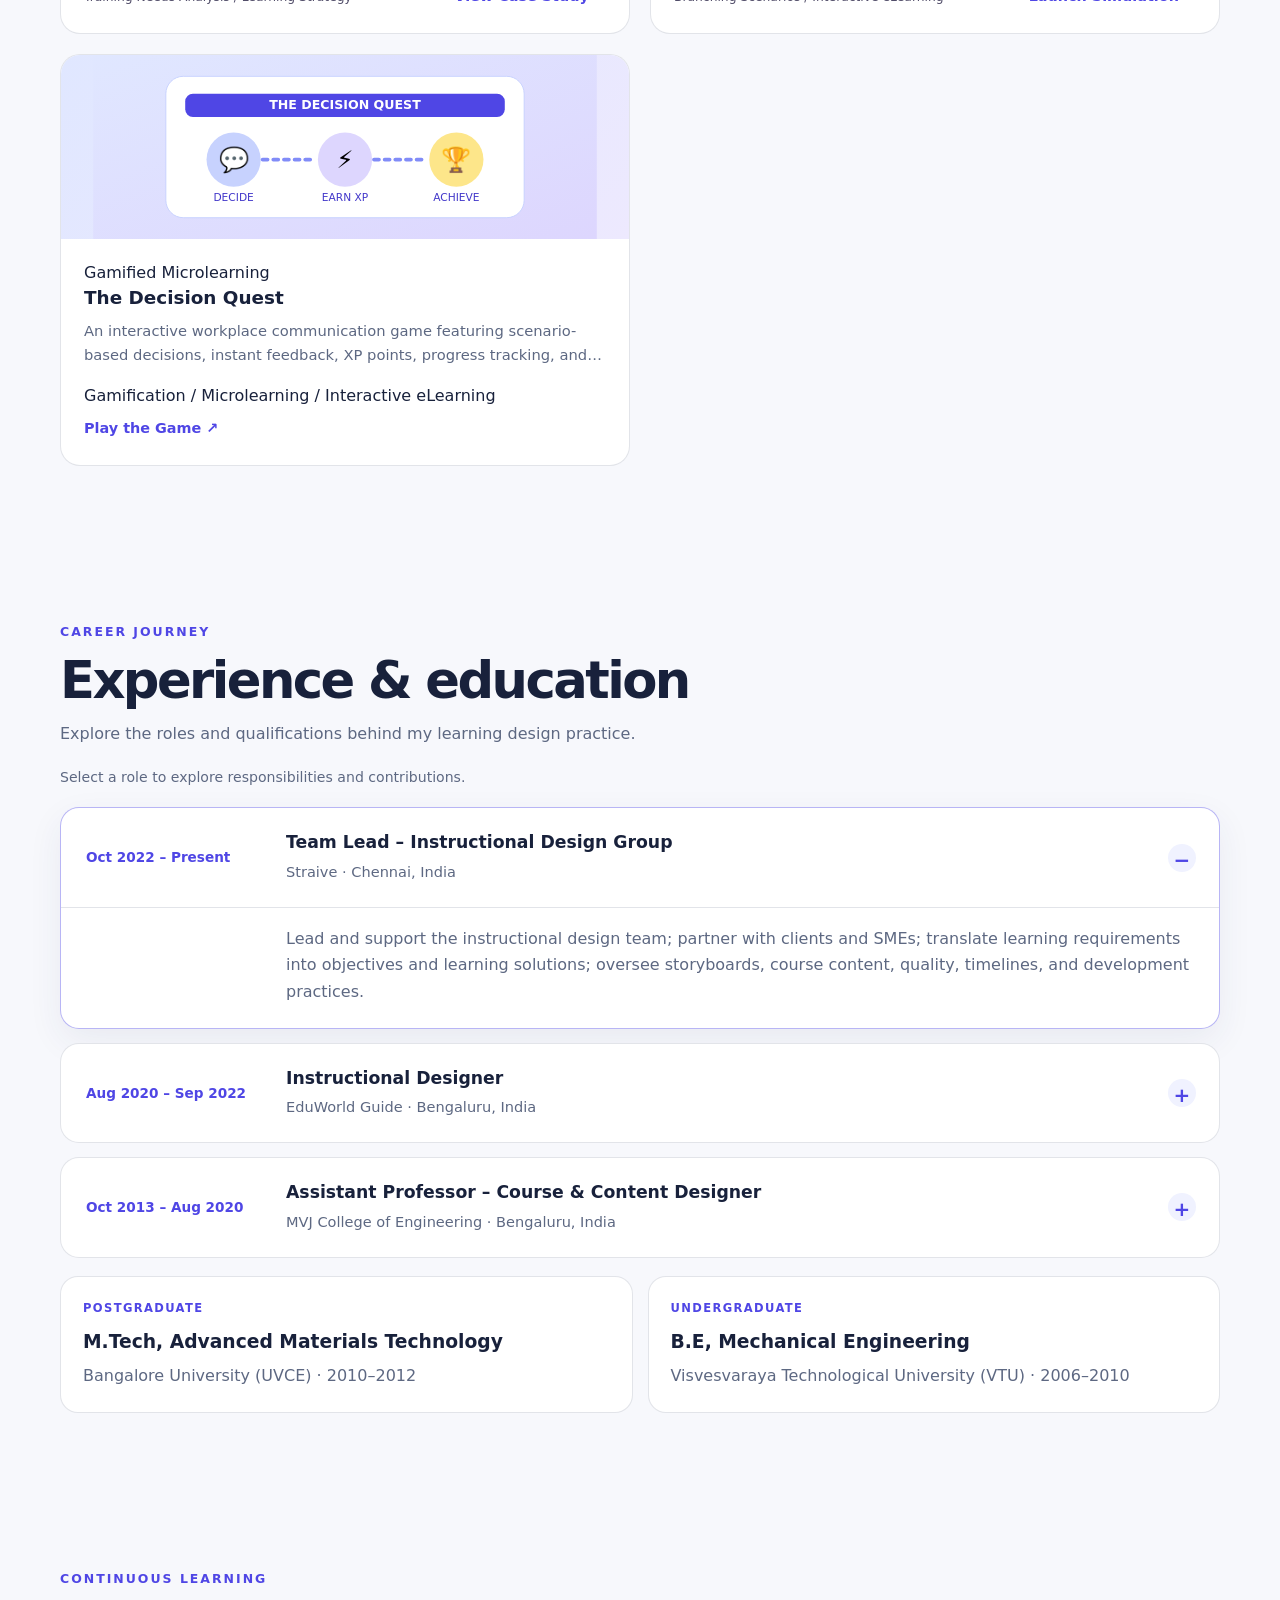
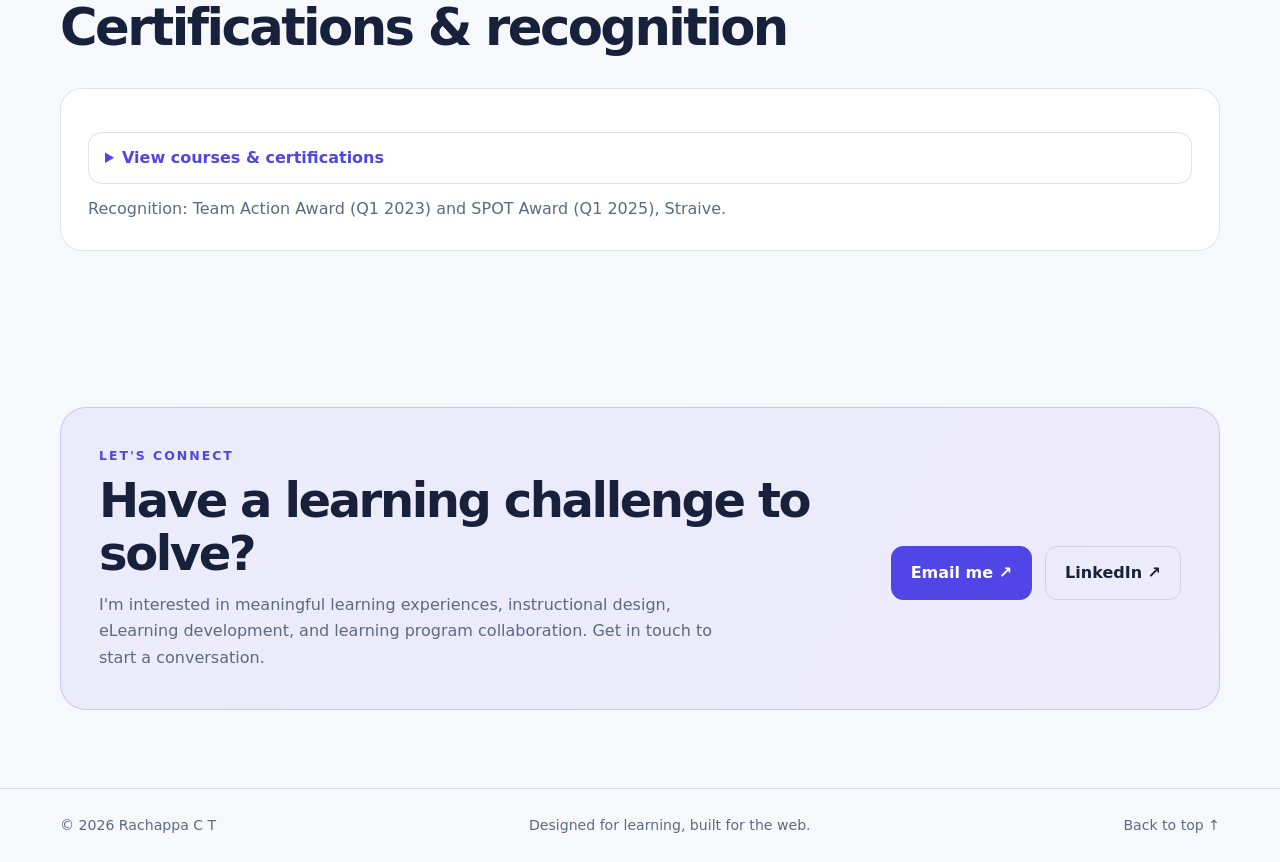
==== commit dc3dcae0: "Update index.html" ====
--- a/index.html
+++ b/index.html
@@ -30,7 +30,7 @@
     .hero-grid { position: relative; display: grid; grid-template-columns: 1.35fr .65fr; gap: 55px; align-items: center; }
     .eyebrow { color: var(--accent); text-transform: uppercase; letter-spacing: .16em; font-size: .78rem; font-weight: 800; }
     h1 { font-size: clamp(2.8rem, 6vw, 5.5rem); line-height: 1.03; letter-spacing: -.065em; margin: 18px 0 20px; max-width: 780px; }
-    .gradient-text { background: linear-gradient(100deg,var(--accent),#b4c3ff 75%); -webkit-background-clip: text; background-clip: text; color: transparent; }
+    .gradient-text { background: linear-gradient(100deg,#4338ca,#6155cf 75%); -webkit-background-clip: text; background-clip: text; color: transparent; }
     .hero p { color: var(--muted); max-width: 680px; font-size: 1.12rem; }
     .actions { display: flex; gap: 13px; flex-wrap: wrap; margin-top: 30px; }
     .btn { display: inline-flex; align-items: center; justify-content: center; gap: 8px; padding: 13px 19px; border-radius: 12px; border: 1px solid var(--line); font-weight: 750; transition: transform .2s, border-color .2s; cursor: pointer; }
@@ -192,6 +192,16 @@
     .profile-photo { width:112px; height:112px; flex:0 0 112px; border-radius:50%; object-fit:cover; object-position:center 30%; border:4px solid #fff; box-shadow:0 8px 26px rgba(79,70,229,.18); background:#ede9fe; }
     .hero-intro p { margin:0; }
     @media(max-width:620px) { .hero-intro { align-items:flex-start; gap:14px; } .profile-photo { width:84px; height:84px; flex-basis:84px; } }
+
+    /* Accessibility: WCAG AA-oriented text contrast and visible keyboard focus */
+    .gradient-text { background:linear-gradient(100deg,#4338ca,#6155cf 75%); -webkit-background-clip:text; background-clip:text; color:#4338ca; }
+    .btn-primary:hover, .btn-primary:focus-visible { background:#3730a3; border-color:#3730a3; color:#fff; }
+    .text-link:hover, .text-link:focus-visible { text-decoration:underline; text-underline-offset:3px; }
+    .filter:focus-visible, .menu-btn:focus-visible, .career-card summary:focus-visible { outline:3px solid #312e81; outline-offset:3px; }
+    .navlinks a:focus-visible, a:focus-visible, button:focus-visible, summary:focus-visible { outline:3px solid #312e81; outline-offset:3px; }
+    .tag, .note { color:#514d69; }
+    @media (forced-colors: active) { .gradient-text { background:none; color:CanvasText; } .btn-primary, .filter.active { border:2px solid ButtonText; } }
+    @media (prefers-reduced-motion: reduce) { .project:hover, .skill-card:hover, .btn:hover { transform:none; } }
   </style>
 </head>
 <body>
@@ -212,11 +222,11 @@
           <div class="eyebrow">Instructional Design · Learning Experience · Digital Learning</div>
           <h1>Turning complex ideas into <span class="gradient-text">meaningful learning.</span></h1>
           <div class="hero-intro">
-            <img class="profile-photo" src="profile.jpg" alt="Professional portrait of Rachappa C T" width="112" height="112" loading="eager" decoding="async">
+            <img class="profile-photo" src="https://github.com/Rachappa26.png?size=256" alt="Portrait of Rachappa C T" width="112" height="112" loading="eager" decoding="async">
             <p>I'm <strong>Rachappa C T</strong>, an instructional design leader creating practical, engaging learning experiences that help people perform with confidence.</p>
           </div>
           <div class="actions">
-            <a class="btn btn-primary" href="#projects">Explore my work <span aria-hidden="true">↘</span></a>
+            <a class="btn btn-primary" href="#projects">Explore my projects <span aria-hidden="true">↘</span></a>
             <a class="btn btn-primary" href="rojects/Rachappa_CT_Resume.pdf" download="Rachappa_CT_Resume.pdf">Download Resume <span aria-hidden="true">↓</span></a>
           </div>
           <div class="quick-tags">
@@ -497,6 +507,7 @@
       });
     }));
     document.getElementById('year').textContent = new Date().getFullYear();
+    if ('IntersectionObserver' in window) {
     const observer = new IntersectionObserver(entries => {
       entries.forEach(entry => {
         if (entry.isIntersecting) {
@@ -506,6 +517,7 @@
       });
     }, { threshold: 0.12 });
     document.querySelectorAll('.reveal').forEach(el => observer.observe(el));
+    } else { document.querySelectorAll('.reveal').forEach(el => el.classList.add('visible')); }
   </script>
   
 </body>
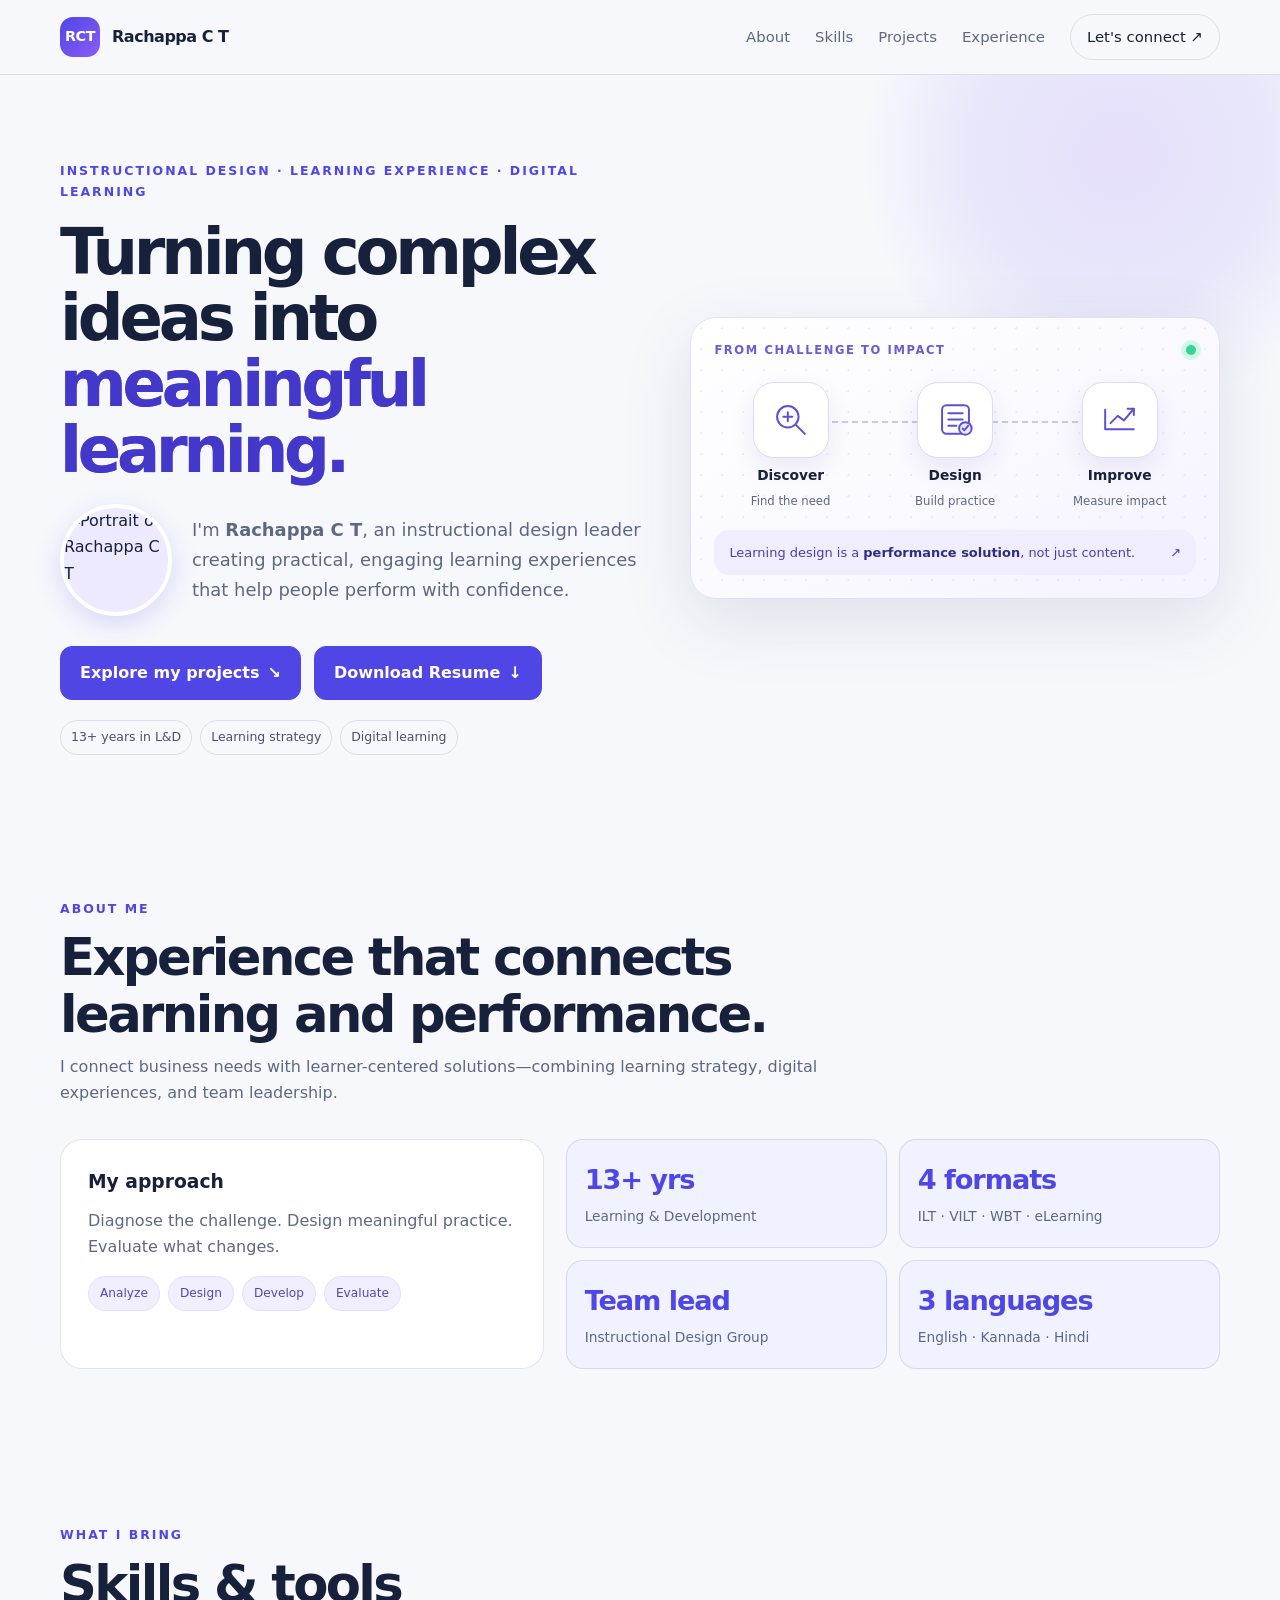
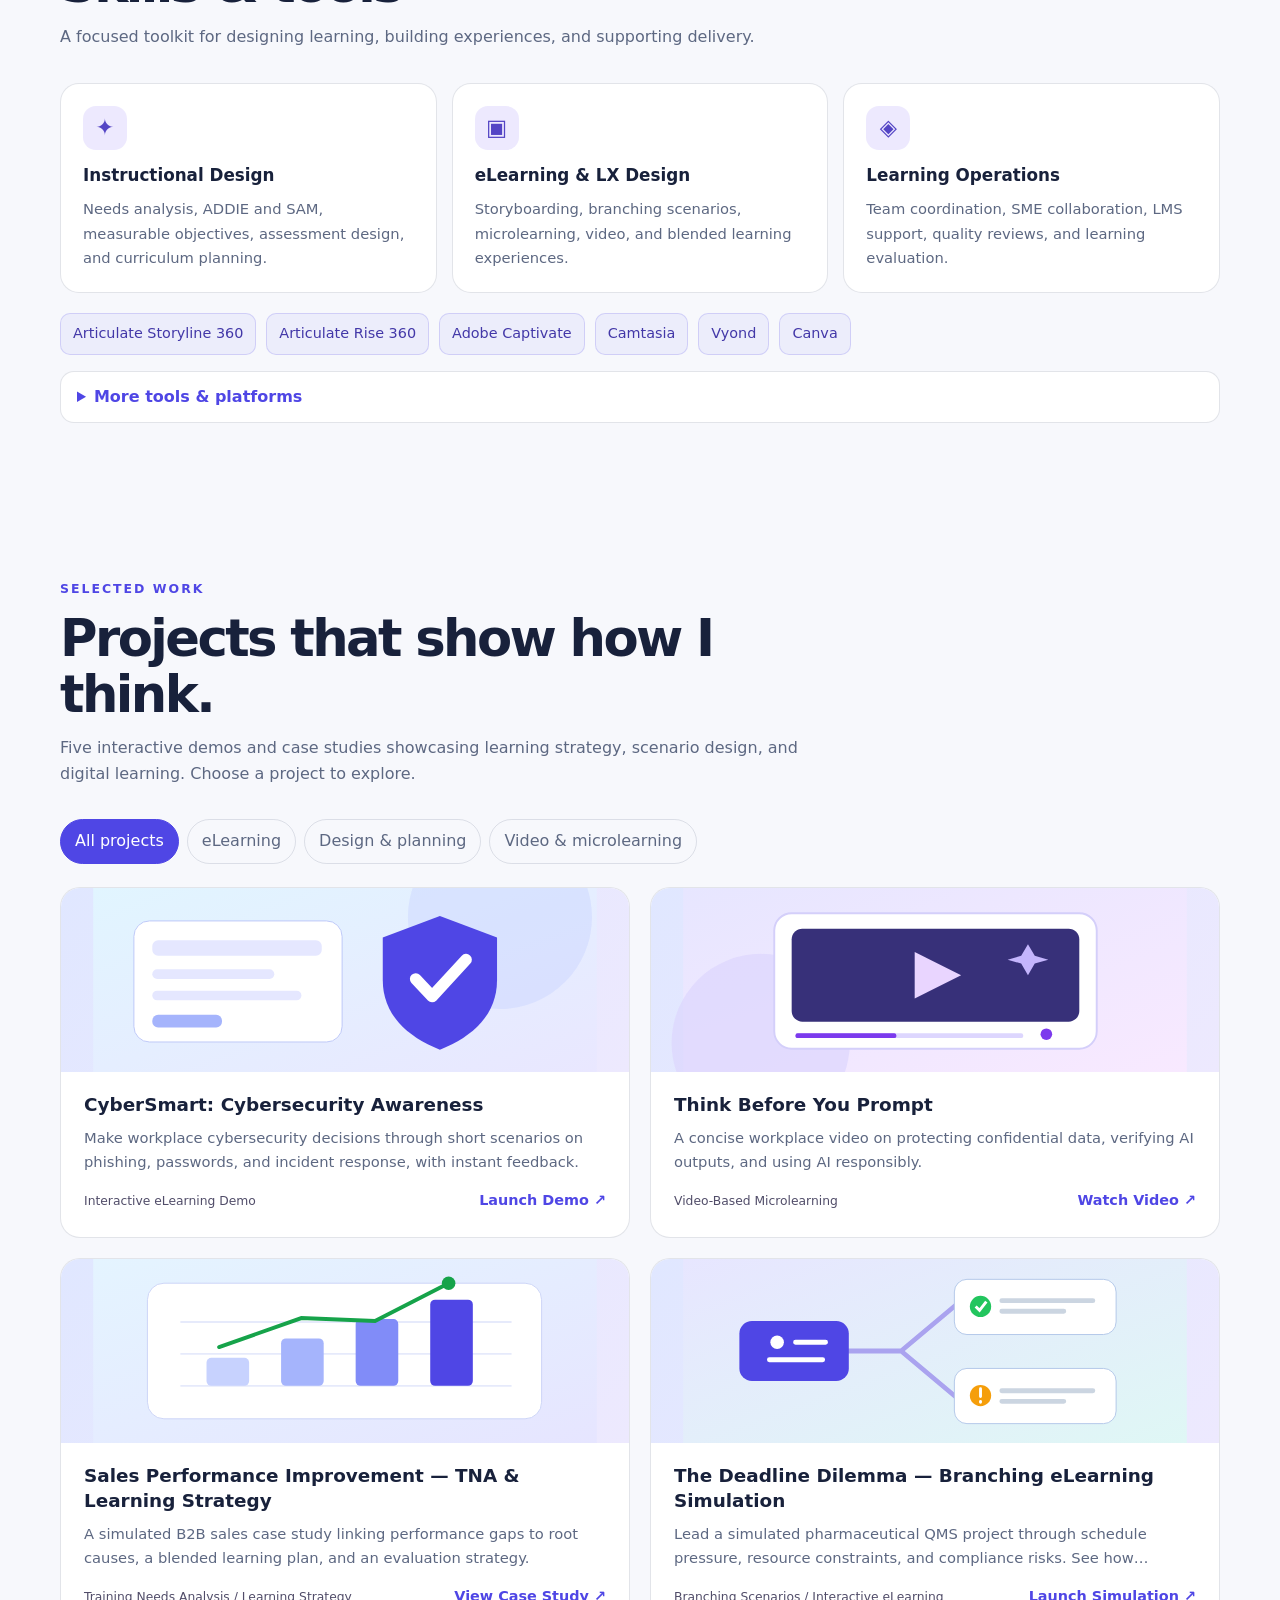
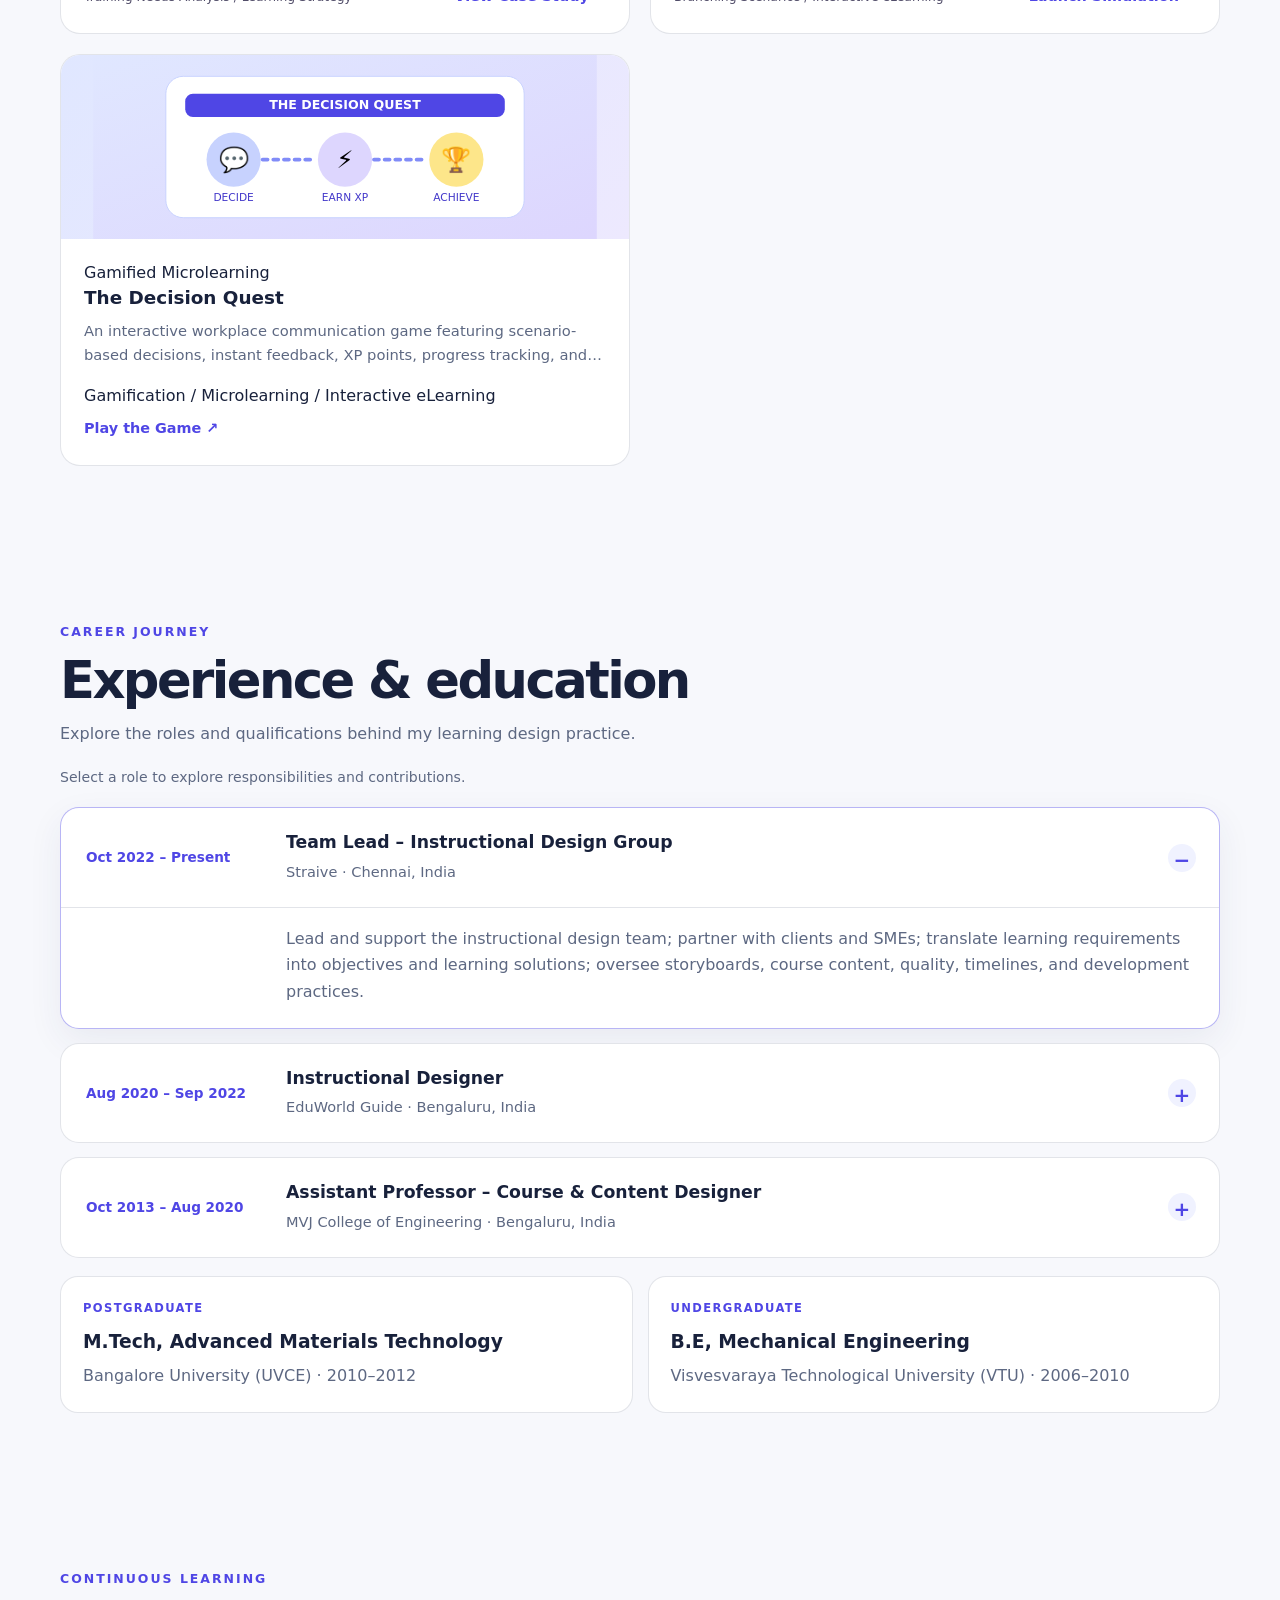
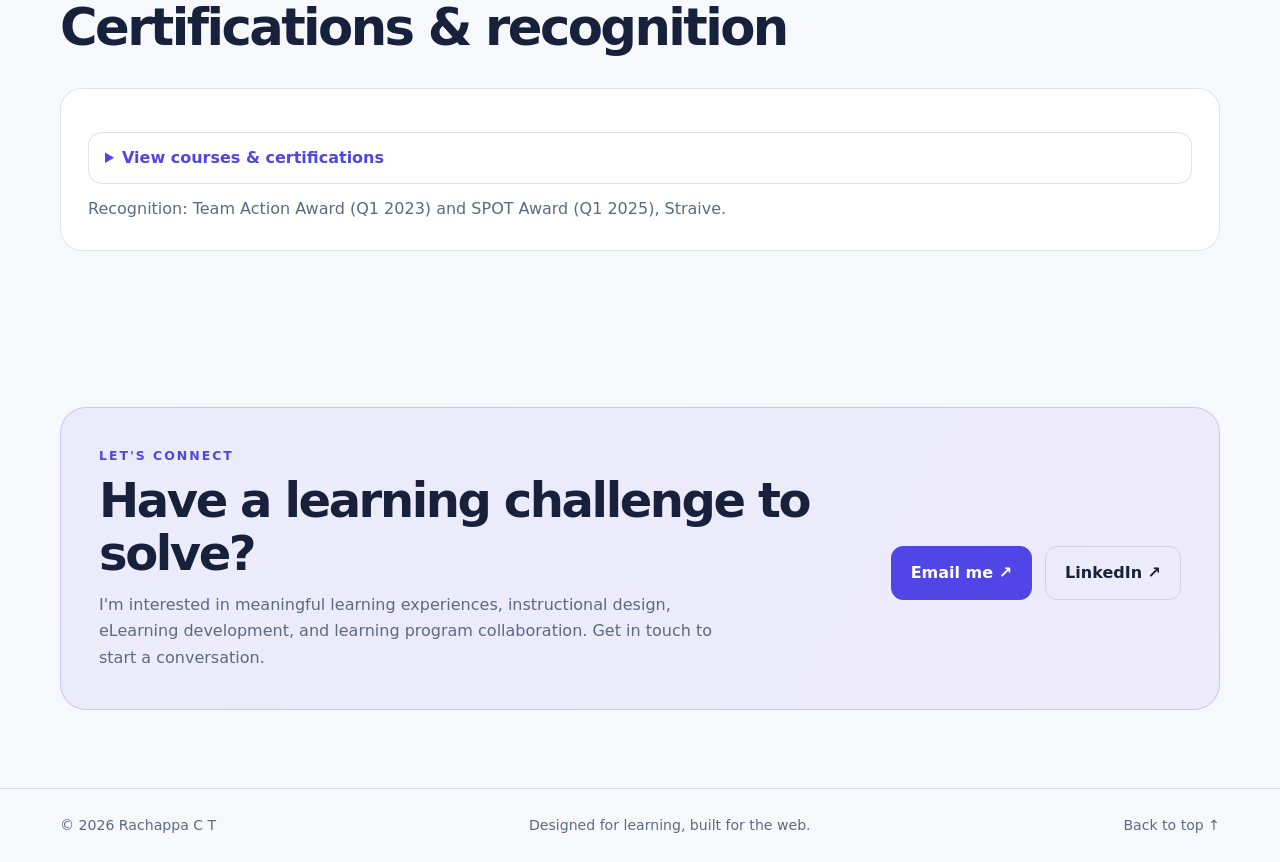
==== commit 27b1666c: "Update index.html" ====
--- a/index.html
+++ b/index.html
@@ -133,7 +133,7 @@
     .board-top,.board-bottom {position:relative;display:flex;align-items:center;justify-content:space-between;gap:12px}
     .board-kicker {font-size:.72rem;letter-spacing:.14em;text-transform:uppercase;color:#6d5bd4;font-weight:800}
     .board-dot {width:10px;height:10px;border-radius:50%;background:#34d399;box-shadow:0 0 0 5px #d1fae5}
-    .journey {position:relative;display:grid;grid-template-columns:repeat(3,1fr);gap:12px;margin:26px 0 22px}
+    .journey {position:relative;display:grid;grid-template-columns:repeat(3,1fr);gap:12px;margin:22px 0 18px}
     .journey:before {content:'';position:absolute;left:12%;right:12%;top:39px;border-top:2px dashed #c7c5fa}
     .journey-step {position:relative;z-index:1;display:flex;align-items:center;flex-direction:column;text-align:center;gap:9px}
     .journey-icon {width:76px;height:76px;display:grid;place-items:center;background:white;border:1px solid #dadbf6;border-radius:21px;box-shadow:0 10px 25px rgba(60,56,135,.09)}
@@ -142,10 +142,6 @@
     .journey-step small {font-size:.73rem;color:var(--muted)}
     .board-bottom {background:#f0edff;border-radius:15px;padding:12px 15px;font-size:.81rem;color:#4c3fa8}
     .board-bottom strong {color:#312e81}
-    .visual-stats {display:grid;grid-template-columns:repeat(3,1fr);gap:12px;margin-top:16px}
-    .visual-stat {padding:12px;background:white;border:1px solid var(--line);border-radius:14px;text-align:center}
-    .visual-stat strong {display:block;font-size:1.25rem;color:#5145cf;line-height:1.25}
-    .visual-stat span {display:block;font-size:.7rem;color:var(--muted)}
     .project-art {height:184px;min-height:184px;padding:0;align-items:center;justify-content:center}
     .project-art:after {display:none}
     .project-art svg {width:100%;height:100%;display:block;position:relative;z-index:1;transition:transform .35s ease}
@@ -162,7 +158,7 @@
     .compact-details .tool-cloud {margin:14px 0 0}
     .section-head {max-width:760px}
     @media(max-width:850px){.hero-grid{grid-template-columns:minmax(0,1fr);gap:32px}.visual-board{max-width:630px;width:100%}}
-    @media(max-width:620px){.hero h1{font-size:clamp(2.5rem,11vw,4rem)}.journey{gap:6px}.journey-icon{width:64px;height:64px}.journey-icon svg{width:35px;height:35px}.journey-step small{font-size:.67rem}.visual-board{padding:16px}.visual-stats{gap:7px}.visual-stat{padding:9px 4px}}
+    @media(max-width:620px){.hero h1{font-size:clamp(2.5rem,11vw,4rem)}.journey{gap:6px}.journey-icon{width:64px;height:64px}.journey-icon svg{width:35px;height:35px}.journey-step small{font-size:.67rem}.visual-board{padding:16px}}
 
     /* Interactive career journey */
     .career-intro { max-width:720px; }
@@ -243,8 +239,7 @@
             <div class="journey-step"><div class="journey-icon"><svg viewBox="0 0 48 48" aria-hidden="true"><path d="M8 35V13m0 22h32"/><path d="m14 28 8-8 7 5 11-13"/><path d="M33 12h7v7"/></svg></div><strong>Improve</strong><small>Measure impact</small></div>
           </div>
           <div class="board-bottom"><span>Learning design is a <strong>performance solution</strong>, not just content.</span><span aria-hidden="true">↗</span></div>
-          <div class="visual-stats"><div class="visual-stat"><strong>13+</strong><span>Years in L&amp;D</span></div><div class="visual-stat"><strong>5</strong><span>Portfolio projects</span></div><div class="visual-stat"><strong>3</strong><span>Core strengths</span></div></div>
-        </aside>
+</aside>
       </div>
     </section>
 
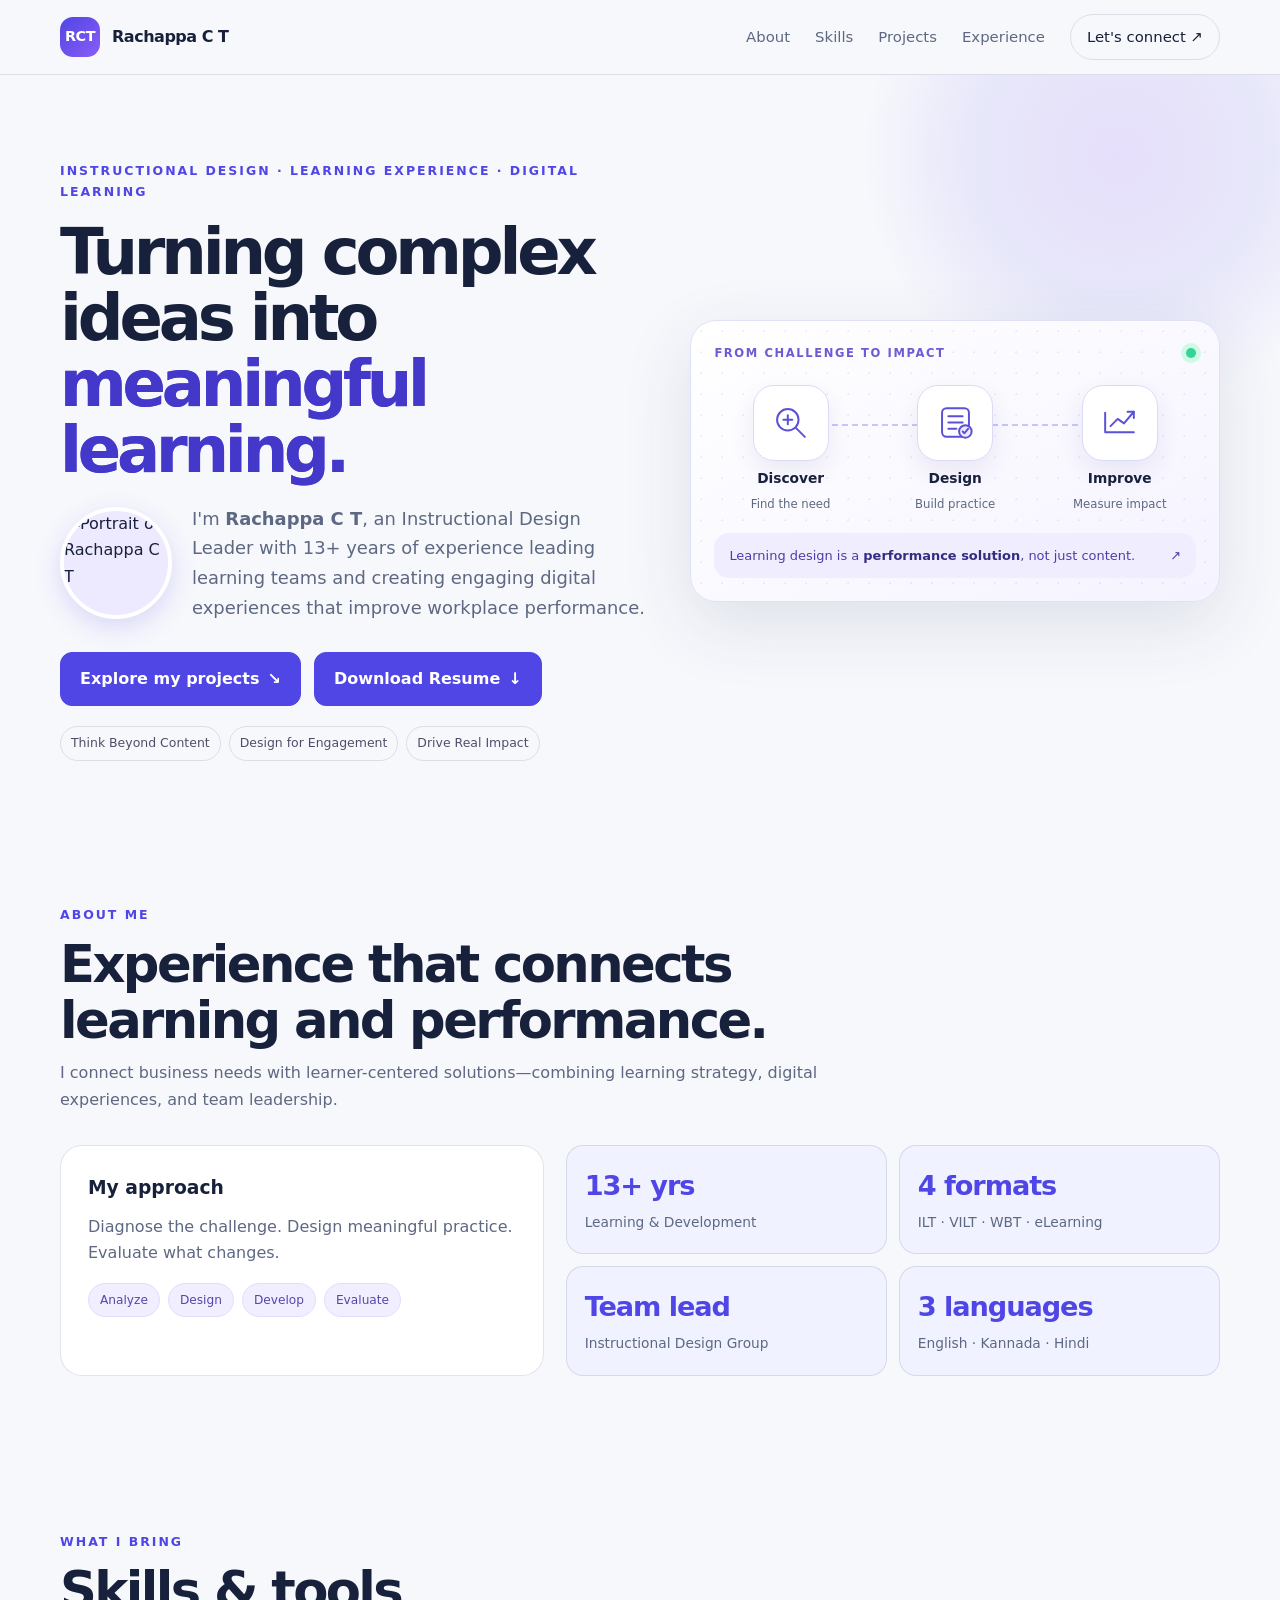
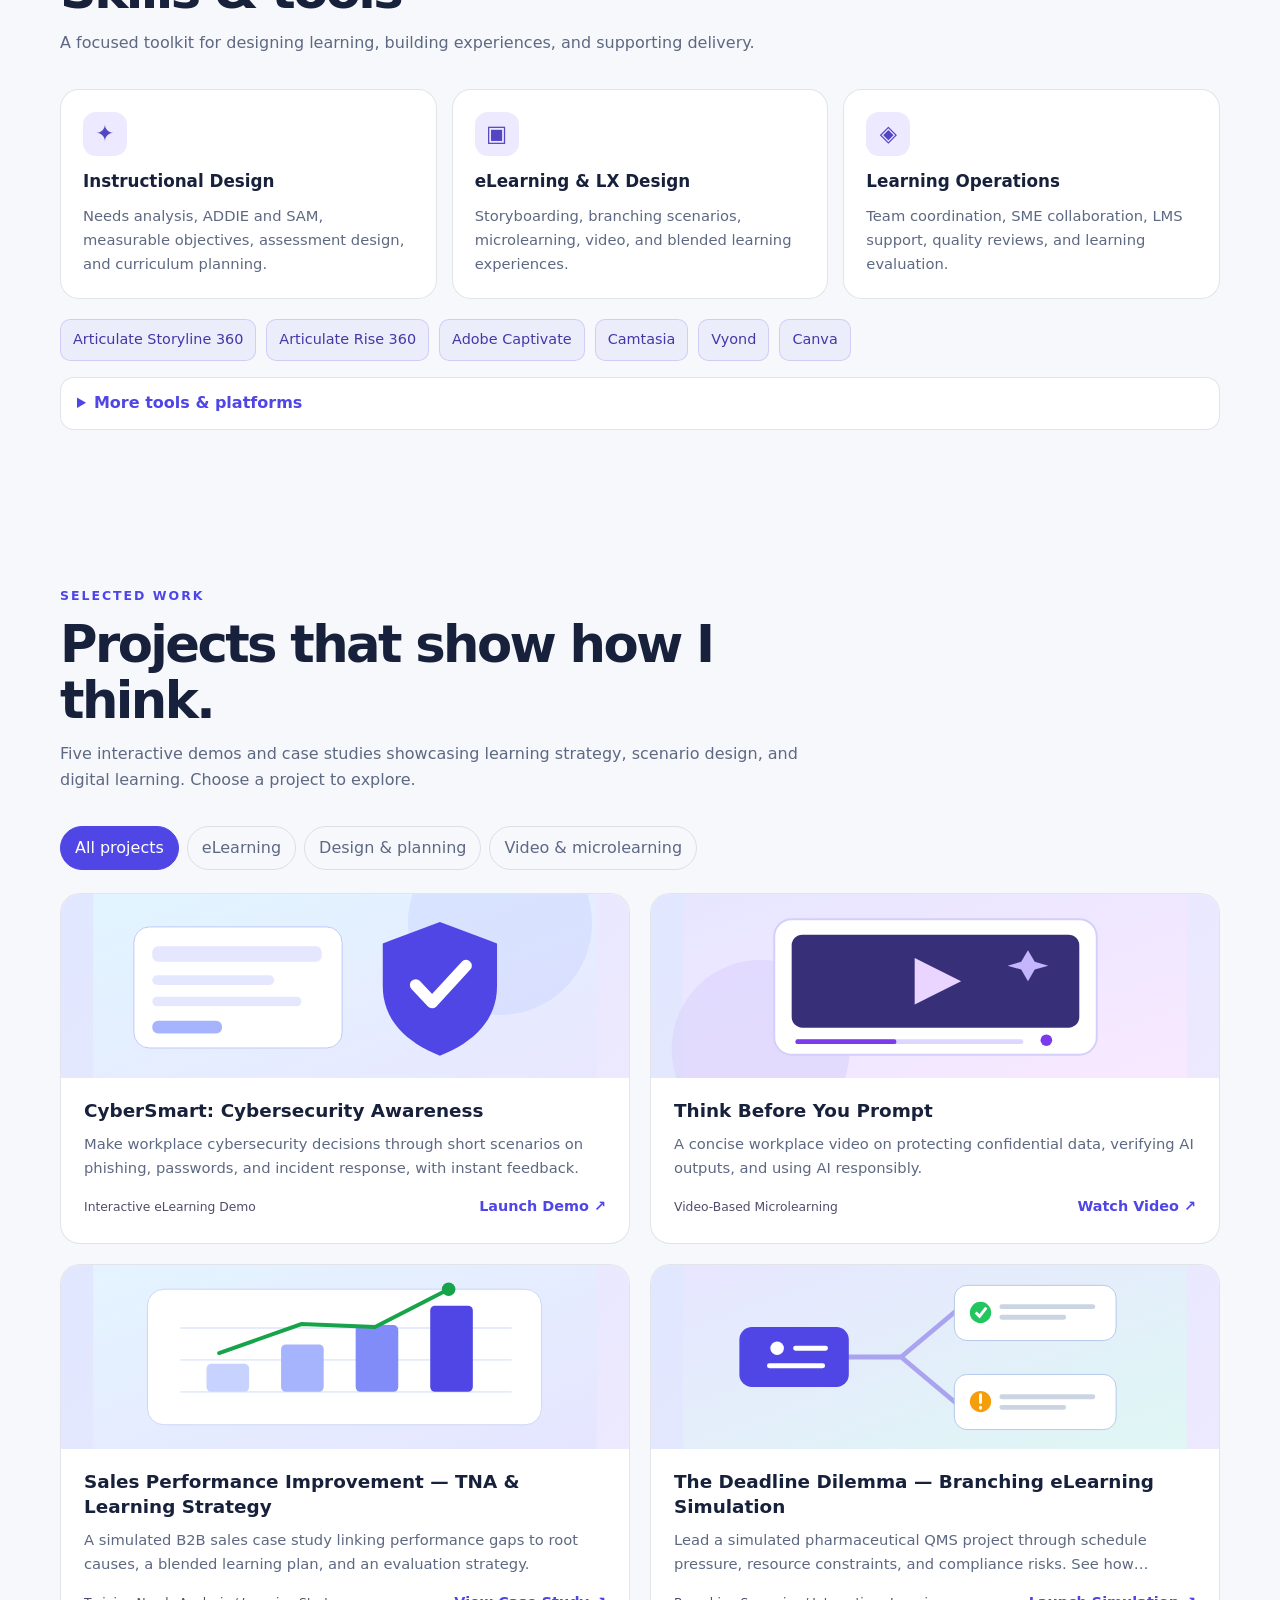
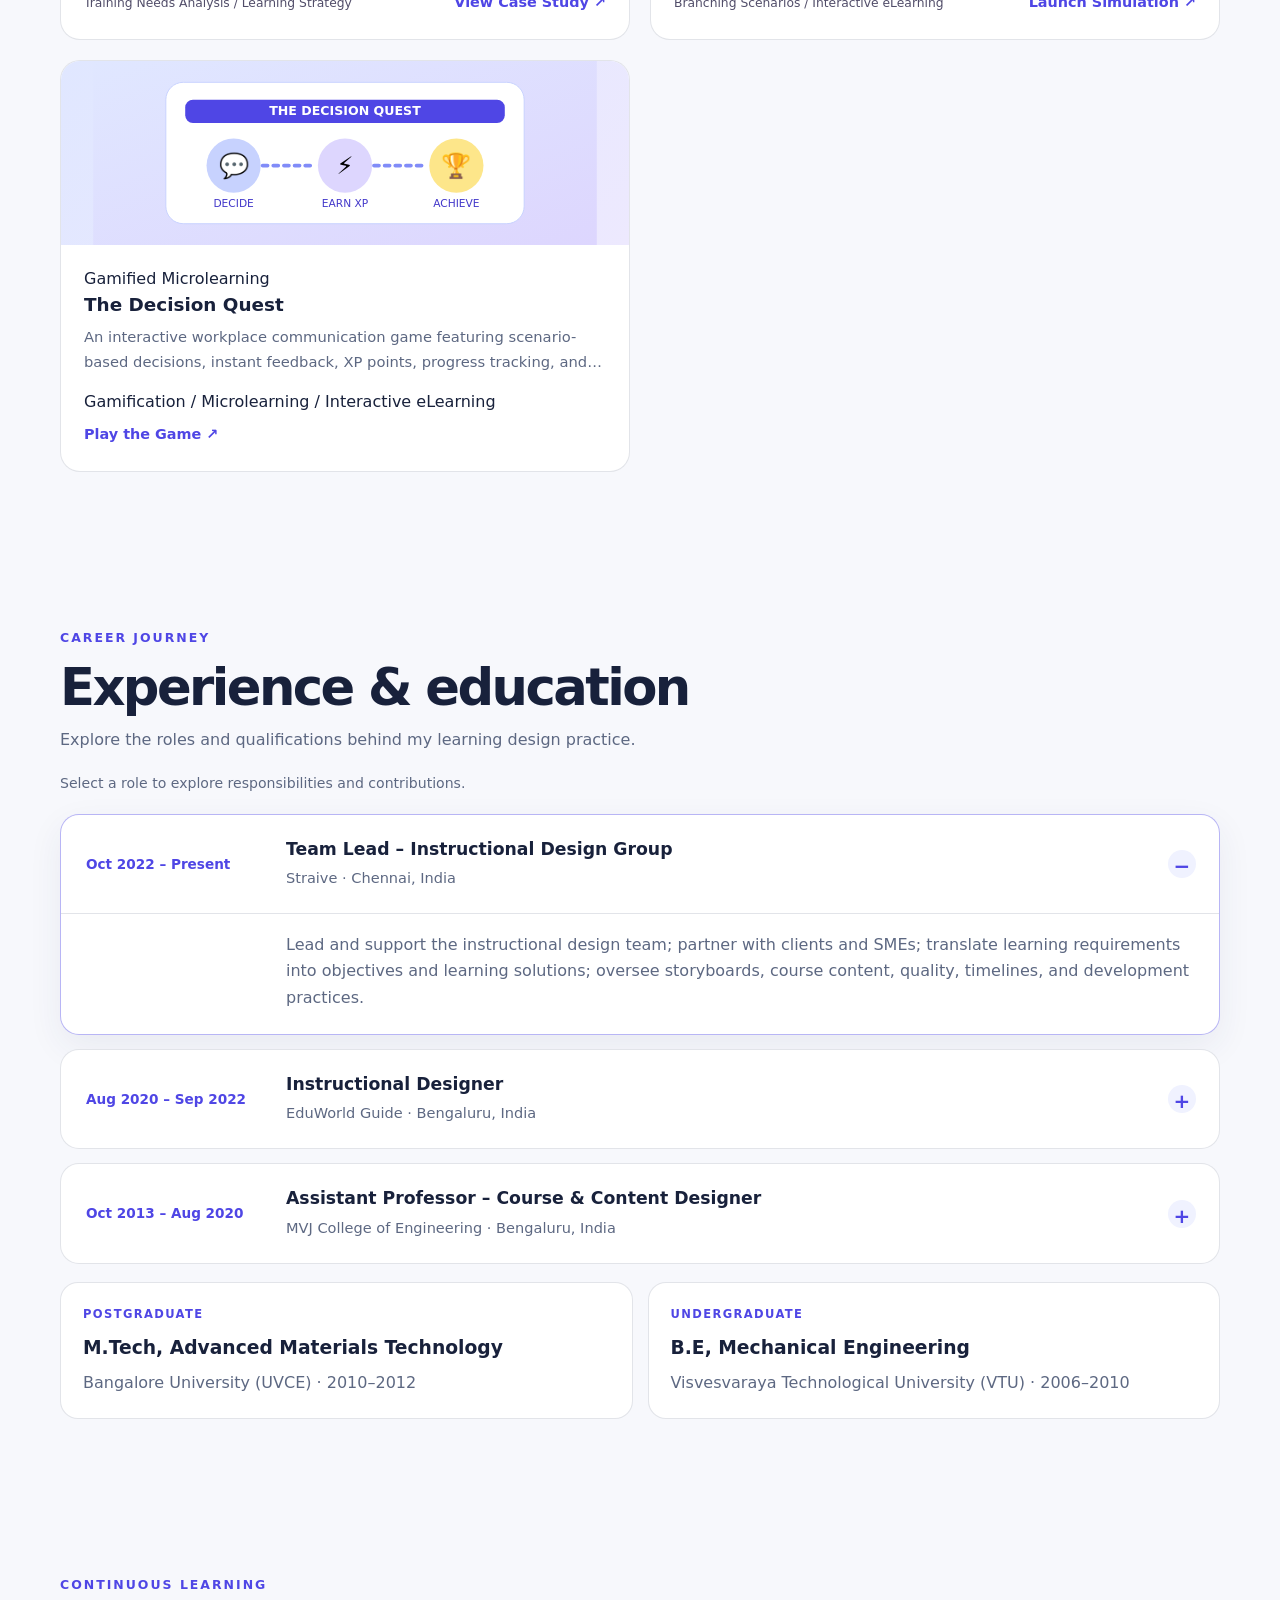
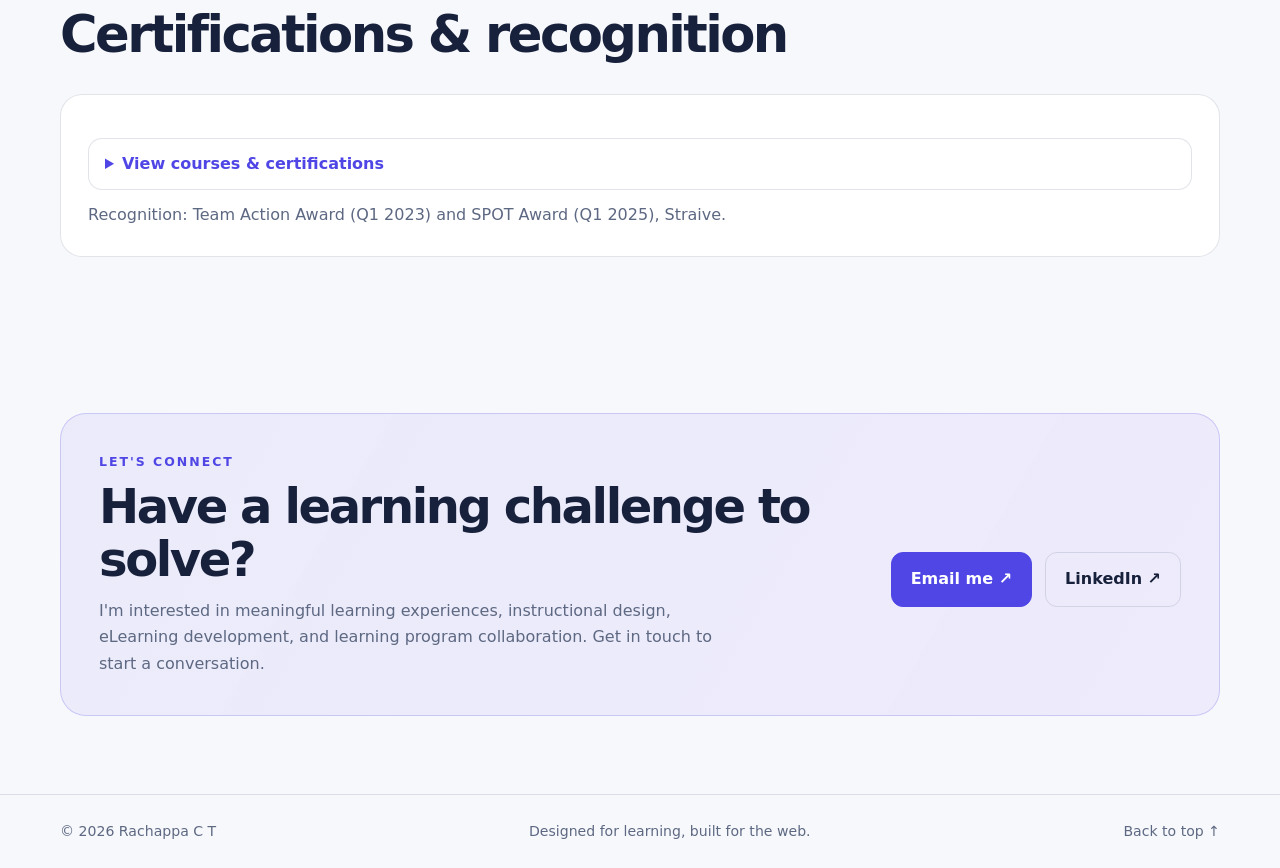
==== commit cbfdc762: "Update index.html" ====
--- a/index.html
+++ b/index.html
@@ -198,6 +198,9 @@
     .tag, .note { color:#514d69; }
     @media (forced-colors: active) { .gradient-text { background:none; color:CanvasText; } .btn-primary, .filter.active { border:2px solid ButtonText; } }
     @media (prefers-reduced-motion: reduce) { .project:hover, .skill-card:hover, .btn:hover { transform:none; } }
+    /* Distinctive expertise tags: subtle interaction without relying on color alone */
+    .quick-tags .tag { transition: transform .18s ease, border-color .18s ease, background-color .18s ease; }
+    .quick-tags .tag:hover { transform: translateY(-2px); border-color:#7c70dd; background-color:#eeecff; }
   </style>
 </head>
 <body>
@@ -219,16 +222,16 @@
           <h1>Turning complex ideas into <span class="gradient-text">meaningful learning.</span></h1>
           <div class="hero-intro">
             <img class="profile-photo" src="https://github.com/Rachappa26.png?size=256" alt="Portrait of Rachappa C T" width="112" height="112" loading="eager" decoding="async">
-            <p>I'm <strong>Rachappa C T</strong>, an instructional design leader creating practical, engaging learning experiences that help people perform with confidence.</p>
+            <p>I'm <strong>Rachappa C T</strong>, an Instructional Design Leader with 13+ years of experience leading learning teams and creating engaging digital experiences that improve workplace performance.</p>
           </div>
           <div class="actions">
             <a class="btn btn-primary" href="#projects">Explore my projects <span aria-hidden="true">↘</span></a>
             <a class="btn btn-primary" href="rojects/Rachappa_CT_Resume.pdf" download="Rachappa_CT_Resume.pdf">Download Resume <span aria-hidden="true">↓</span></a>
           </div>
           <div class="quick-tags">
-            <span class="tag">13+ years in L&amp;D</span>
-            <span class="tag">Learning strategy</span>
-            <span class="tag">Digital learning</span>
+            <span class="tag">Think Beyond Content</span>
+            <span class="tag">Design for Engagement</span>
+            <span class="tag">Drive Real Impact</span>
           </div>
         </div>
         <aside class="visual-board" aria-label="Visual overview of the learning design process">
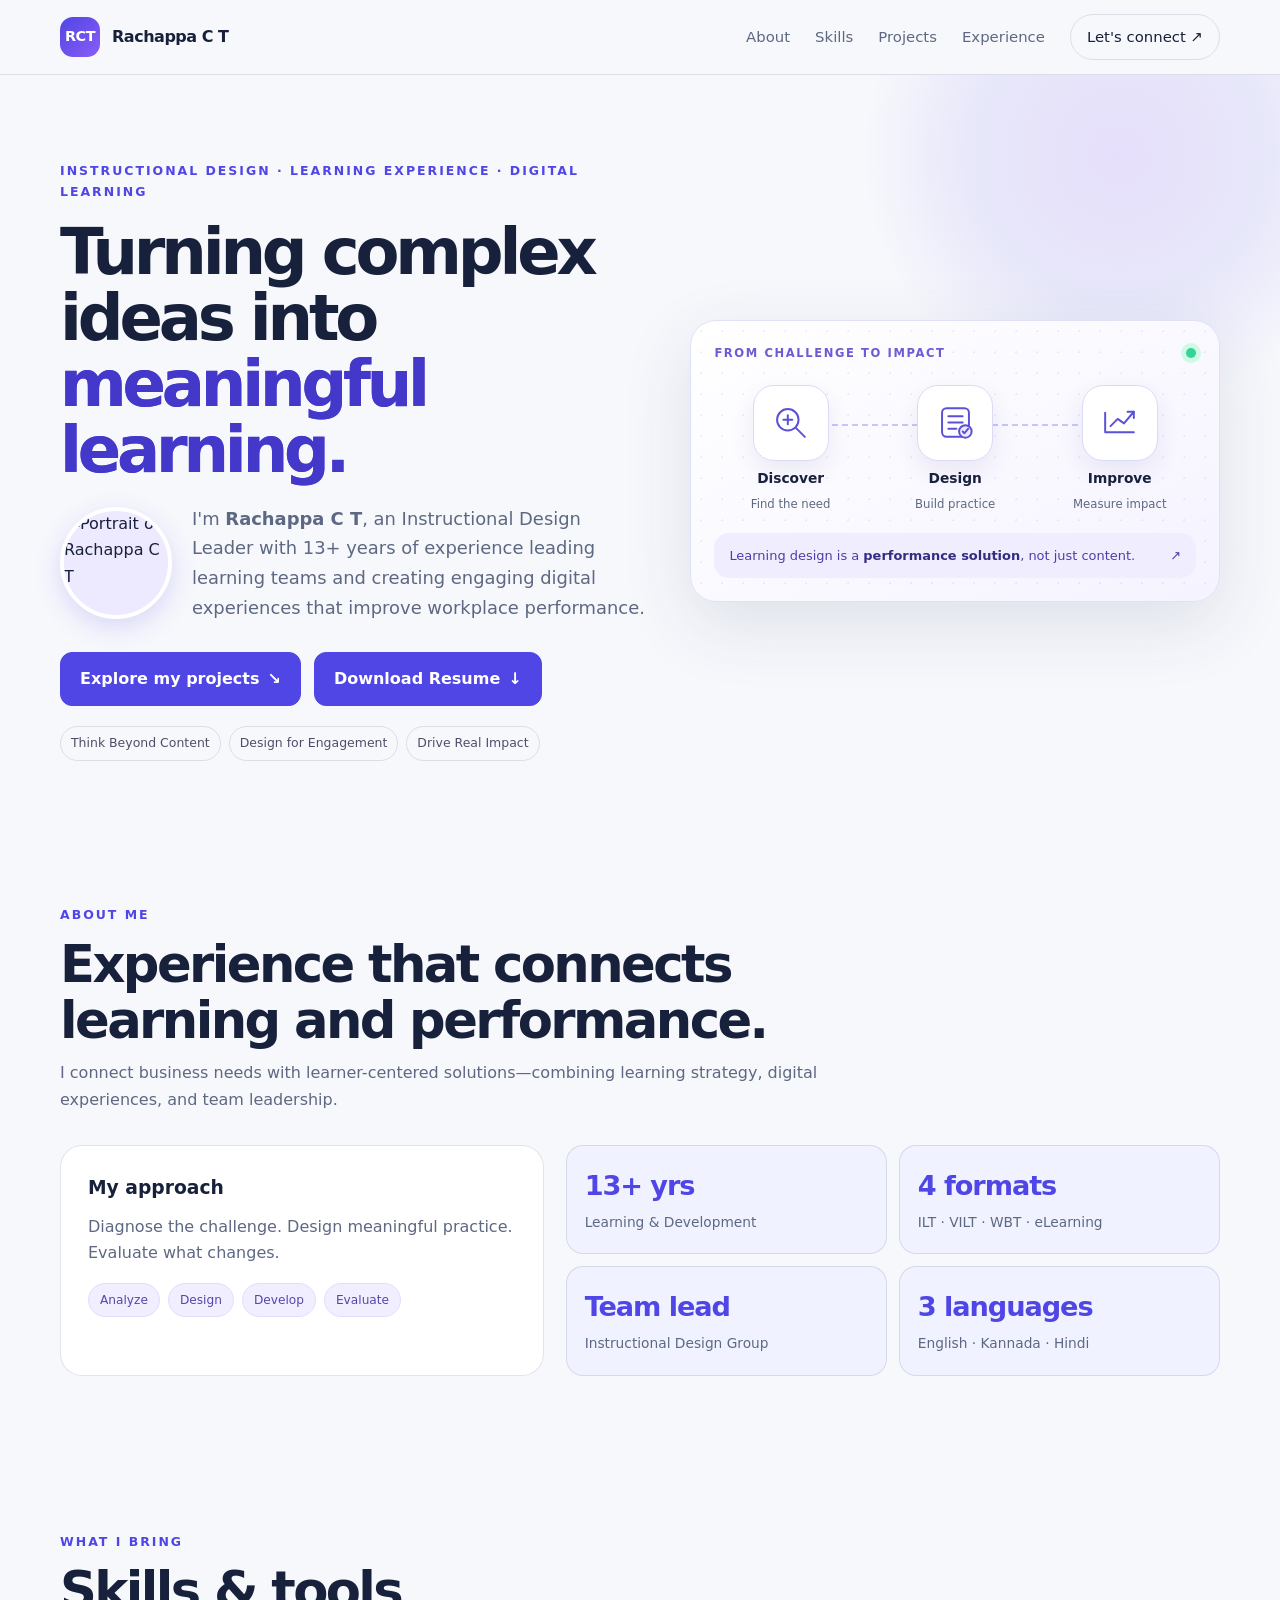
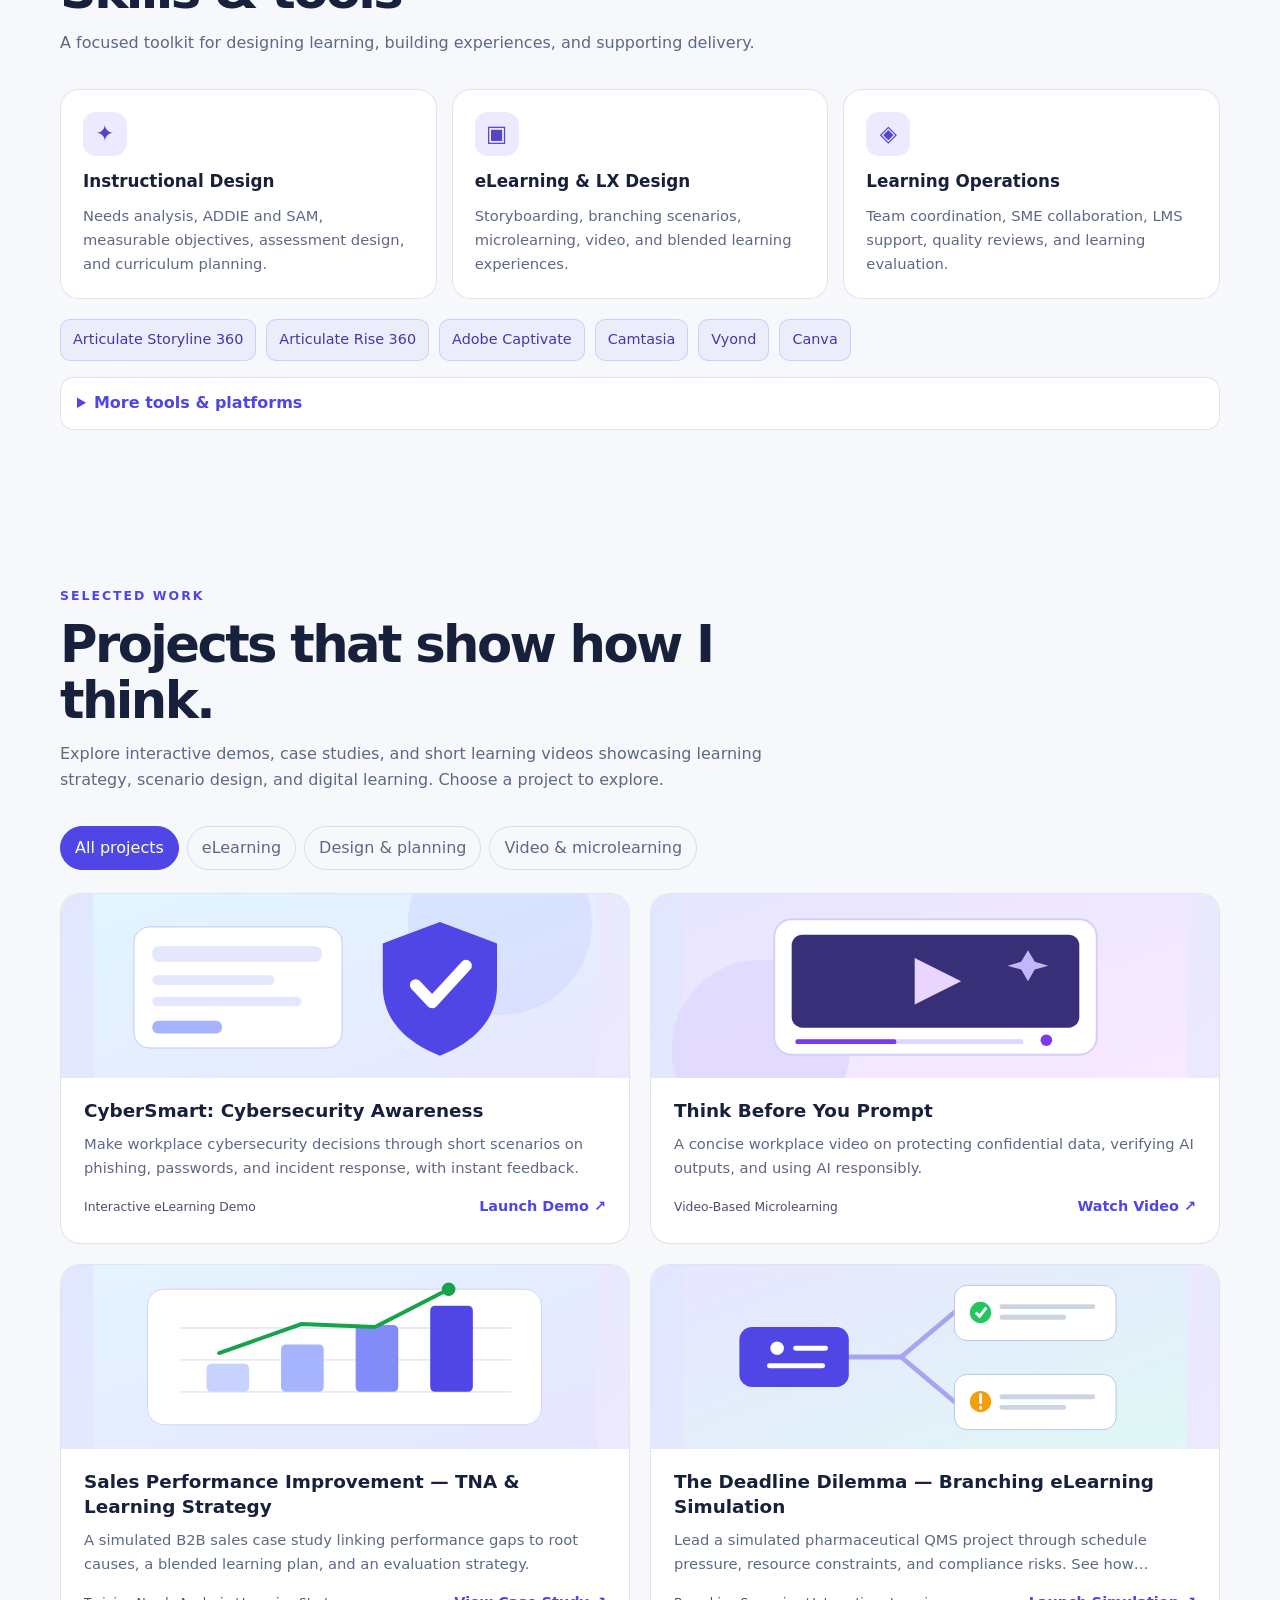
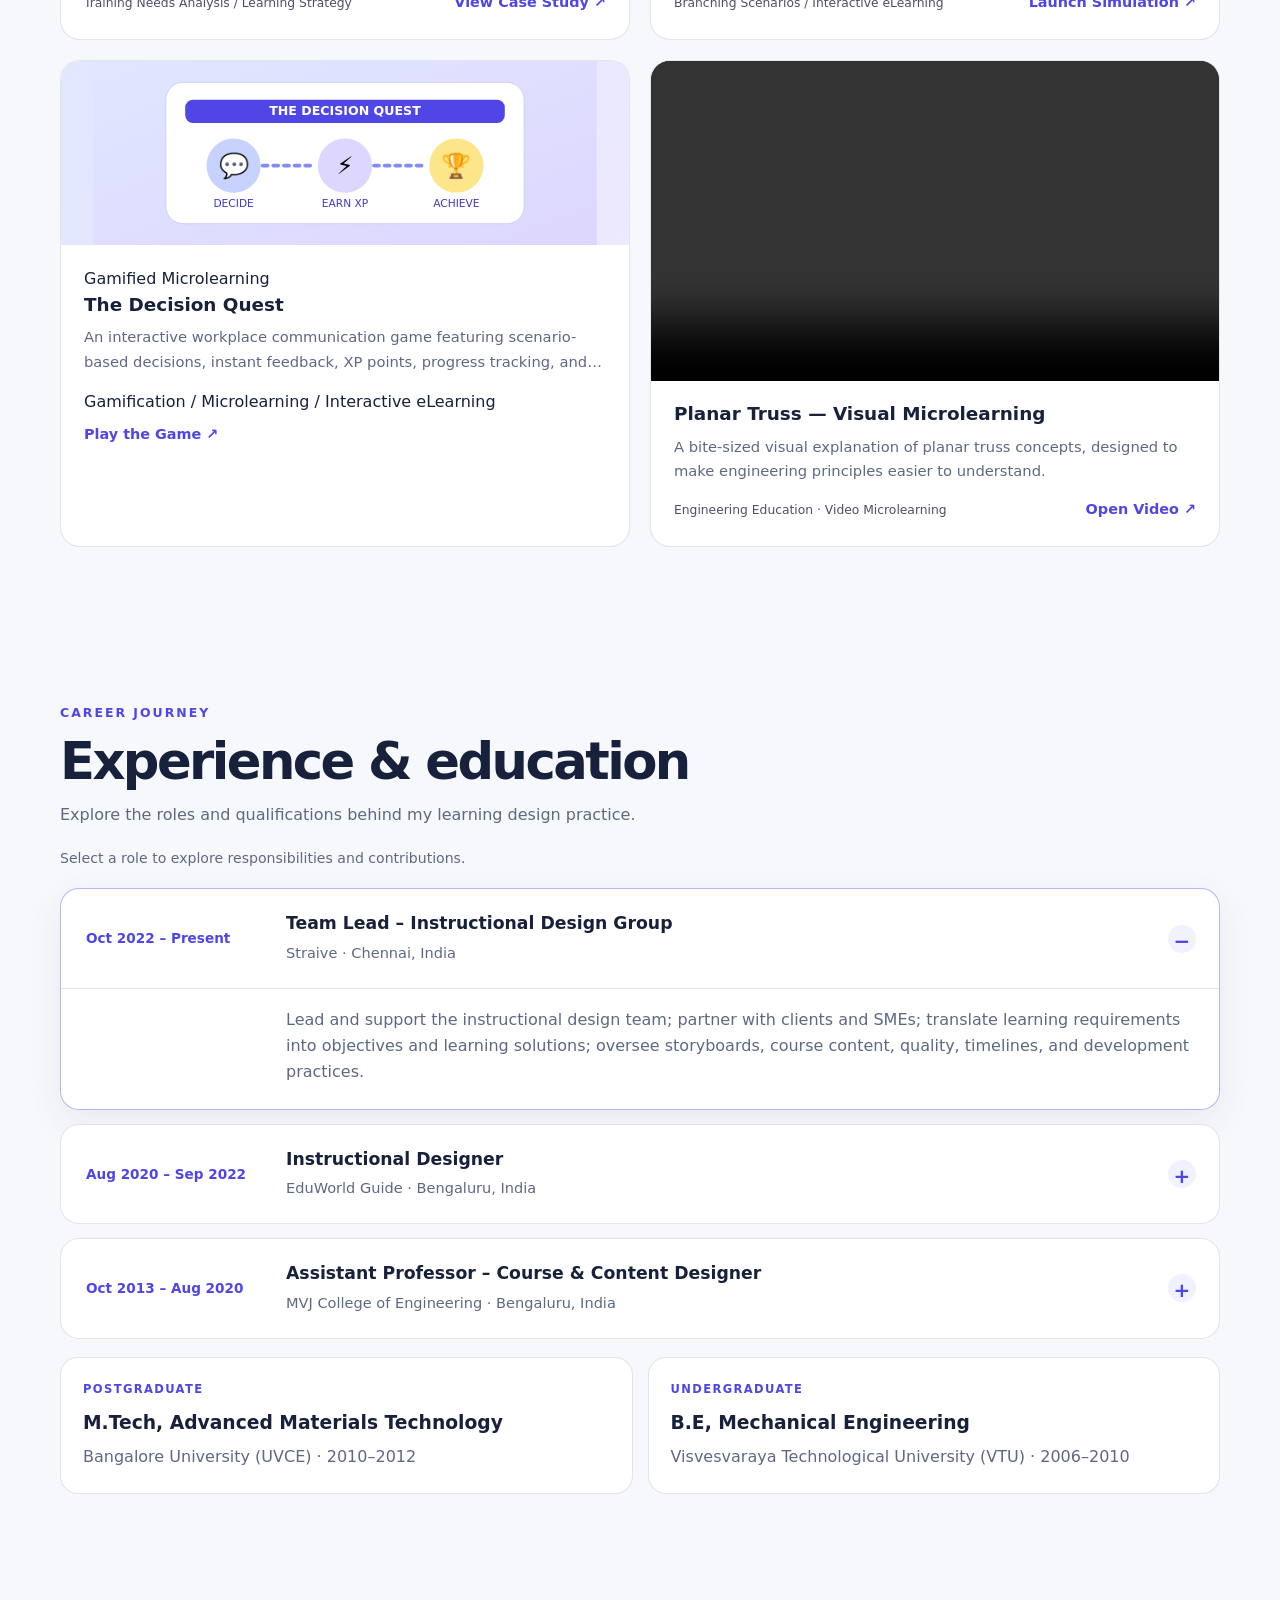
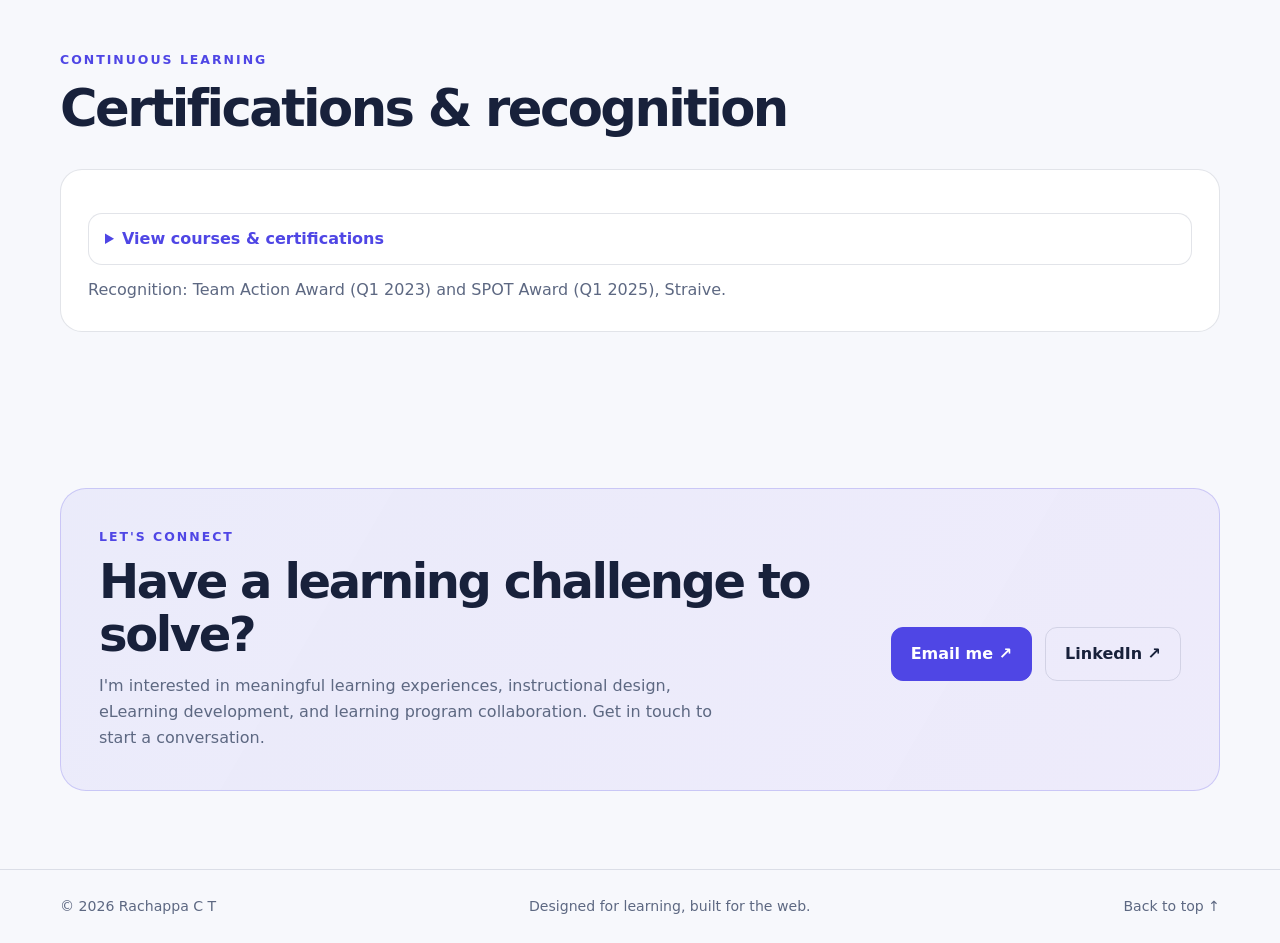
==== commit 0c562f05: "Update index.html" ====
--- a/index.html
+++ b/index.html
@@ -201,6 +201,11 @@
     /* Distinctive expertise tags: subtle interaction without relying on color alone */
     .quick-tags .tag { transition: transform .18s ease, border-color .18s ease, background-color .18s ease; }
     .quick-tags .tag:hover { transform: translateY(-2px); border-color:#7c70dd; background-color:#eeecff; }
+
+    /* Embedded microlearning video: responsive, accessible, no autoplay */
+    .project-video { background:#171a35; aspect-ratio:16/9; overflow:hidden; }
+    .project-video video { display:block; width:100%; height:100%; object-fit:contain; }
+    .video-project .project-body p { display:block; }
   </style>
 </head>
 <body>
@@ -276,7 +281,7 @@
 
     <section id="projects">
       <div class="wrap">
-        <div class="section-head reveal"><div class="eyebrow">Selected work</div><h2>Projects that show how I think.</h2><p>Five interactive demos and case studies showcasing learning strategy, scenario design, and digital learning. Choose a project to explore.</p></div>
+        <div class="section-head reveal"><div class="eyebrow">Selected work</div><h2>Projects that show how I think.</h2><p>Explore interactive demos, case studies, and short learning videos showcasing learning strategy, scenario design, and digital learning. Choose a project to explore.</p></div>
         <div class="filters" role="group" aria-label="Filter projects">
           <button class="filter active" data-filter="all" aria-pressed="true">All projects</button><button class="filter" data-filter="elearning" aria-pressed="false">eLearning</button><button class="filter" data-filter="planning" aria-pressed="false">Design & planning</button><button class="filter" data-filter="video" aria-pressed="false">Video & microlearning</button>
         </div>
@@ -432,6 +437,23 @@
   </div>
 </article>
           
+
+        <article class="project video-project reveal" data-category="video">
+          <div class="project-video">
+            <video controls preload="metadata" playsinline aria-label="Planar Truss visual microlearning video">
+              <source src="rojects/Planar%20Truss.mp4" type="video/mp4">
+              Your browser does not support HTML5 video. <a href="rojects/Planar%20Truss.mp4">Open the video</a>.
+            </video>
+          </div>
+          <div class="project-body">
+            <h3>Planar Truss — Visual Microlearning</h3>
+            <p>A bite-sized visual explanation of planar truss concepts, designed to make engineering principles easier to understand.</p>
+            <div class="project-meta">
+              <span class="note">Engineering Education · Video Microlearning</span>
+              <a class="text-link" href="rojects/Planar%20Truss.mp4" target="_blank" rel="noopener noreferrer">Open Video ↗</a>
+            </div>
+          </div>
+        </article>
         </div>
       </div>
     </section>
